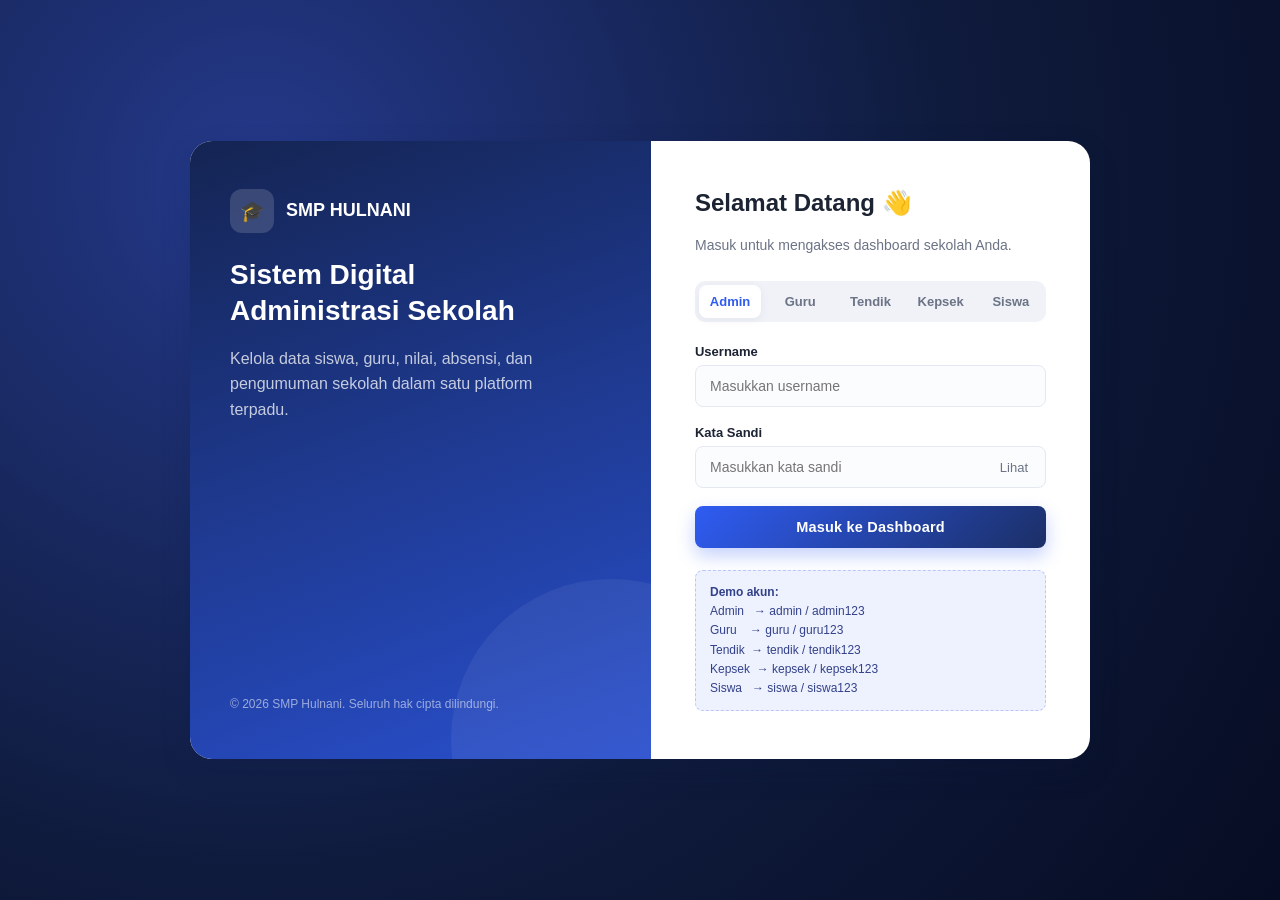
==== sistem-digital-smp-hulnani.html @ 20198626 "Lengkapi modul operasional dan peran petugas - Aktifkan Wali Kelas dan Perpustakaan untuk Guru - Akt" ====
<!DOCTYPE html>
<html lang="id">
<head>
<meta charset="UTF-8" />
<meta name="viewport" content="width=device-width, initial-scale=1.0" />
<title>Sistem Digital SMP Hulnani</title>
<style>
/* =========================================================
   SISTEM DIGITAL SMP HULNANI — Stylesheet Utama
   ========================================================= */

:root {
  --navy-900: #0f1b3d;
  --navy-800: #142452;
  --navy-700: #1b2f66;
  --blue-600: #2f5cf3;
  --blue-500: #4b74ff;
  --blue-50: #eef2ff;
  --bg: #f4f6fb;
  --card: #ffffff;
  --text-main: #1c2333;
  --text-muted: #6b7385;
  --border: #e4e8f1;
  --success: #1fa971;
  --success-bg: #e7f8f1;
  --warning: #e0a71a;
  --warning-bg: #fdf3dd;
  --danger: #e34747;
  --danger-bg: #fdeaea;
  --radius: 14px;
  --radius-sm: 8px;
  --shadow: 0 2px 10px rgba(20, 30, 70, 0.06);
  --shadow-lg: 0 12px 32px rgba(15, 27, 61, 0.14);
}

* { box-sizing: border-box; }
html, body { height: 100%; }
body {
  margin: 0;
  font-family: "Segoe UI", "Poppins", Arial, sans-serif;
  background: var(--bg);
  color: var(--text-main);
  -webkit-font-smoothing: antialiased;
}
a { text-decoration: none; color: inherit; }
ul { list-style: none; margin: 0; padding: 0; }
button { font-family: inherit; cursor: pointer; }
input, select, textarea { font-family: inherit; }
::-webkit-scrollbar { width: 8px; height: 8px; }
::-webkit-scrollbar-thumb { background: #c7cee0; border-radius: 8px; }

.hidden { display: none !important; }
.text-muted { color: var(--text-muted); }
.flex { display: flex; }
.flex-between { display: flex; align-items: center; justify-content: space-between; }
.gap-8 { gap: 8px; }
.gap-12 { gap: 12px; }

/* ---------- LOGIN ---------- */
.login-page {
  min-height: 100vh;
  display: flex;
  align-items: center;
  justify-content: center;
  background: radial-gradient(circle at 20% 20%, #24398b 0%, var(--navy-900) 55%, #060c22 100%);
  padding: 24px;
}
.login-card {
  width: 100%;
  max-width: 900px;
  background: var(--card);
  border-radius: 22px;
  box-shadow: var(--shadow-lg);
  display: grid;
  grid-template-columns: 1.05fr 1fr;
  overflow: hidden;
  min-height: 520px;
}
.login-brand {
  background: linear-gradient(160deg, var(--navy-800), var(--blue-600) 130%);
  color: #fff;
  padding: 48px 40px;
  display: flex;
  flex-direction: column;
  justify-content: space-between;
  position: relative;
  overflow: hidden;
}
.login-brand::after {
  content: "";
  position: absolute;
  width: 320px; height: 320px;
  border-radius: 50%;
  background: rgba(255,255,255,0.06);
  right: -120px; bottom: -140px;
}
.login-brand .brand-logo { display: flex; align-items: center; gap: 12px; font-weight: 700; font-size: 18px; }
.login-brand .logo-badge {
  width: 44px; height: 44px; border-radius: 12px;
  background: rgba(255,255,255,0.15);
  display: flex; align-items: center; justify-content: center; font-size: 20px;
}
.login-brand h1 { font-size: 28px; line-height: 1.3; margin: 24px 0 12px; }
.login-brand p { color: rgba(255,255,255,0.75); line-height: 1.6; max-width: 340px; }
.login-brand .brand-footer { font-size: 12px; color: rgba(255,255,255,0.55); position: relative; z-index: 1; }
.login-form-wrap { padding: 48px 44px; display: flex; flex-direction: column; justify-content: center; }
.login-form-wrap h2 { margin: 0 0 6px; font-size: 24px; }
.login-form-wrap .sub { color: var(--text-muted); margin-bottom: 28px; font-size: 14px; }
.field { margin-bottom: 18px; }
.field label { display: block; font-size: 13px; font-weight: 600; margin-bottom: 6px; color: var(--text-main); }
.field .input-wrap { position: relative; }
.field input, .field select, .field textarea {
  width: 100%; padding: 12px 14px; border: 1.5px solid var(--border);
  border-radius: var(--radius-sm); font-size: 14px; outline: none;
  transition: border-color .15s, box-shadow .15s; background: #fbfcfe;
}
.field input:focus, .field select:focus, .field textarea:focus {
  border-color: var(--blue-500); box-shadow: 0 0 0 3px var(--blue-50); background: #fff;
}
.field .toggle-pass {
  position: absolute; right: 12px; top: 50%; transform: translateY(-50%);
  border: none; background: none; color: var(--text-muted); font-size: 13px;
}
.role-tabs { display: flex; gap: 8px; margin-bottom: 22px; background: #f0f2f8; padding: 4px; border-radius: 10px; }
.role-tabs button {
  flex: 1; border: none; background: transparent; padding: 9px 4px; border-radius: 8px;
  font-size: 13px; font-weight: 600; color: var(--text-muted); transition: all .15s;
}
.role-tabs button.active { background: #fff; color: var(--blue-600); box-shadow: var(--shadow); }
.btn-primary {
  width: 100%; padding: 13px; border: none; border-radius: var(--radius-sm);
  background: linear-gradient(135deg, var(--blue-600), var(--navy-700));
  color: #fff; font-weight: 700; font-size: 14.5px; letter-spacing: .2px;
  box-shadow: 0 8px 18px rgba(47, 92, 243, 0.28); transition: transform .12s, box-shadow .12s;
}
.btn-primary:hover { transform: translateY(-1px); box-shadow: 0 10px 22px rgba(47, 92, 243, 0.35); }
.btn-primary:active { transform: translateY(0); }
.login-error {
  background: var(--danger-bg); color: var(--danger); padding: 10px 14px;
  border-radius: var(--radius-sm); font-size: 13px; margin-bottom: 16px; display: none;
}
.login-hint {
  margin-top: 22px; background: var(--blue-50); border: 1px dashed #b9c6f7;
  padding: 12px 14px; border-radius: var(--radius-sm); font-size: 12px; color: #33418a; line-height: 1.6;
}
@media (max-width: 760px) {
  .login-card { grid-template-columns: 1fr; }
  .login-brand { display: none; }
}

/* ---------- APP SHELL ---------- */
.app-shell { display: flex; min-height: 100vh; }
.sidebar {
  width: 252px; flex-shrink: 0;
  background: linear-gradient(180deg, var(--navy-900), #0a1330);
  color: #cdd5f0; display: flex; flex-direction: column;
  position: sticky; top: 0; height: 100vh; z-index: 40;
  transition: transform .25s ease;
}
.sidebar-brand { display: flex; align-items: center; gap: 12px; padding: 22px 20px; border-bottom: 1px solid rgba(255,255,255,0.08); }
.sidebar-brand .logo-badge {
  width: 38px; height: 38px; border-radius: 10px;
  background: linear-gradient(135deg, var(--blue-500), var(--blue-600));
  display: flex; align-items: center; justify-content: center; font-weight: 700; color: #fff;
}
.sidebar-brand .brand-text b { display: block; color: #fff; font-size: 14px; }
.sidebar-brand .brand-text span { font-size: 11px; color: #9aa4c8; }
.sidebar-nav { flex: 1; overflow-y: auto; padding: 14px 12px; }
.sidebar-section-title { font-size: 10.5px; text-transform: uppercase; letter-spacing: .08em; color: #6b74a0; padding: 14px 10px 6px; }
.sidebar-nav a {
  display: flex; align-items: center; gap: 12px; padding: 10px 12px; border-radius: 10px;
  font-size: 13.5px; color: #c3caea; margin-bottom: 2px; transition: background .15s, color .15s;
}
.sidebar-nav a .ic { width: 20px; text-align: center; font-size: 15px; }
.sidebar-nav a:hover { background: rgba(255,255,255,0.06); color: #fff; }
.sidebar-nav a.active {
  background: linear-gradient(135deg, var(--blue-600), #3a4bd6); color: #fff;
  box-shadow: 0 4px 14px rgba(47, 92, 243, 0.35);
}
.sidebar-group { margin-bottom: 2px; }
.sidebar-group-toggle {
  width: 100%; display: flex; align-items: center; gap: 12px; padding: 10px 12px; border-radius: 10px;
  font-size: 13.5px; color: #c3caea; background: transparent; border: none; text-align: left;
  transition: background .15s, color .15s;
}
.sidebar-group-toggle:hover { background: rgba(255,255,255,0.06); color: #fff; }
.sidebar-group-toggle.has-active { background: rgba(75,116,255,0.15); color: #fff; }
.sidebar-group-toggle .ic { width: 20px; text-align: center; font-size: 15px; }
.sidebar-group-toggle .chevron { margin-left: auto; font-size: 11px; transition: transform .2s; }
.sidebar-group-toggle.open .chevron { transform: rotate(180deg); }
.sidebar-group-items {
  max-height: 0; overflow: hidden; transition: max-height .22s ease;
  padding-left: 14px; border-left: 1px solid rgba(255,255,255,0.08); margin-left: 22px;
}
.sidebar-group-items.open { max-height: 480px; }
.sidebar-group-items a { font-size: 13px; padding: 8px 12px; }
.sidebar-footer { padding: 14px 20px 20px; border-top: 1px solid rgba(255,255,255,0.08); }
.sidebar-user { display: flex; align-items: center; gap: 10px; margin-bottom: 12px; }
.avatar {
  width: 36px; height: 36px; border-radius: 50%; background: var(--blue-500); color: #fff;
  display: flex; align-items: center; justify-content: center; font-weight: 700; font-size: 13px; flex-shrink: 0;
}
.sidebar-user .name { font-size: 13px; color: #fff; font-weight: 600; }
.sidebar-user .role { font-size: 11px; color: #8b93bd; }
.btn-logout {
  width: 100%; padding: 9px; border-radius: 8px; border: 1px solid rgba(255,255,255,0.15);
  background: transparent; color: #d8dcf5; font-size: 12.5px; font-weight: 600; transition: background .15s;
}
.btn-logout:hover { background: rgba(255,255,255,0.08); }
.main-wrap { flex: 1; min-width: 0; display: flex; flex-direction: column; }
.topbar {
  position: sticky; top: 0; z-index: 30; background: #fff; border-bottom: 1px solid var(--border);
  padding: 14px 26px; display: flex; align-items: center; justify-content: space-between; gap: 16px;
}
.topbar .page-title { font-size: 18px; font-weight: 700; }
.topbar .page-sub { font-size: 12.5px; color: var(--text-muted); margin-top: 2px; }
.hamburger { display: none; border: none; background: var(--bg); width: 38px; height: 38px; border-radius: 8px; font-size: 16px; }
.topbar-right { display: flex; align-items: center; gap: 16px; }
.icon-btn {
  width: 38px; height: 38px; border-radius: 10px; border: 1px solid var(--border); background: #fff;
  display: flex; align-items: center; justify-content: center; color: var(--text-muted); position: relative; font-size: 15px;
}
.icon-btn .dot { position: absolute; top: 7px; right: 7px; width: 8px; height: 8px; background: var(--danger); border-radius: 50%; border: 2px solid #fff; }
.topbar-user { display: flex; align-items: center; gap: 10px; }
.topbar-user .name { font-size: 13px; font-weight: 700; line-height: 1.2; }
.topbar-user .role { font-size: 11px; color: var(--text-muted); }
.content { padding: 24px 26px 60px; flex: 1; }
.overlay-backdrop { display: none; position: fixed; inset: 0; background: rgba(10,15,35,0.5); z-index: 39; }

/* ---------- CARDS / STATS ---------- */
.stat-grid { display: grid; grid-template-columns: repeat(4, 1fr); gap: 18px; margin-bottom: 22px; }
.stat-card {
  background: var(--card); border-radius: var(--radius); padding: 20px; box-shadow: var(--shadow);
  display: flex; align-items: flex-start; justify-content: space-between; border: 1px solid var(--border);
}
.stat-card .stat-info .label { font-size: 12.5px; color: var(--text-muted); margin-bottom: 6px; }
.stat-card .stat-info .value { font-size: 26px; font-weight: 800; }
.stat-card .stat-info .delta { font-size: 11.5px; margin-top: 6px; color: var(--success); font-weight: 600; }
.stat-card .stat-icon {
  width: 46px; height: 46px; border-radius: 12px; display: flex; align-items: center; justify-content: center;
  font-size: 20px; flex-shrink: 0;
}
.icon-blue { background: var(--blue-50); color: var(--blue-600); }
.icon-green { background: var(--success-bg); color: var(--success); }
.icon-orange { background: var(--warning-bg); color: var(--warning); }
.icon-red { background: var(--danger-bg); color: var(--danger); }
.icon-purple { background: #f1ecfd; color: #7c4de0; }
.grid-2 { display: grid; grid-template-columns: 1.5fr 1fr; gap: 18px; }
.card { background: var(--card); border-radius: var(--radius); border: 1px solid var(--border); box-shadow: var(--shadow); padding: 20px; }
.card-head { display: flex; align-items: center; justify-content: space-between; margin-bottom: 16px; }
.card-head h3 { margin: 0; font-size: 15.5px; }
.card-head p { margin: 2px 0 0; font-size: 12px; color: var(--text-muted); }
.link-more { font-size: 12.5px; color: var(--blue-600); font-weight: 600; }
.activity-item { display: flex; gap: 12px; padding: 10px 0; border-bottom: 1px dashed var(--border); }
.activity-item:last-child { border-bottom: none; }
.activity-dot { width: 34px; height: 34px; border-radius: 50%; display: flex; align-items: center; justify-content: center; font-size: 14px; flex-shrink: 0; }
.activity-text { font-size: 13px; }
.activity-time { font-size: 11px; color: var(--text-muted); margin-top: 2px; }
.mini-announce { border-left: 3px solid var(--blue-500); background: var(--blue-50); padding: 10px 12px; border-radius: 8px; margin-bottom: 10px; }
.mini-announce h4 { margin: 0 0 4px; font-size: 13px; }
.mini-announce p { margin: 0; font-size: 11.5px; color: var(--text-muted); }

/* ---------- TOOLBAR / TABLE ---------- */
.toolbar { display: flex; align-items: center; justify-content: space-between; gap: 14px; margin-bottom: 16px; flex-wrap: wrap; }
.toolbar-left { display: flex; gap: 10px; flex-wrap: wrap; align-items: center; }
.search-box { position: relative; }
.search-box input { padding: 10px 14px 10px 36px; border: 1.5px solid var(--border); border-radius: 10px; font-size: 13px; min-width: 230px; background: #fff; }
.search-box .ic { position: absolute; left: 12px; top: 50%; transform: translateY(-50%); color: var(--text-muted); font-size: 13px; }
.select-filter { padding: 10px 12px; border: 1.5px solid var(--border); border-radius: 10px; font-size: 13px; background: #fff; color: var(--text-main); }
.btn { padding: 10px 16px; border-radius: 10px; border: none; font-size: 13px; font-weight: 700; display: inline-flex; align-items: center; gap: 8px; transition: transform .1s, box-shadow .1s, background .15s; }
.btn:active { transform: scale(0.98); }
.btn-blue { background: linear-gradient(135deg, var(--blue-600), var(--navy-700)); color: #fff; box-shadow: 0 6px 16px rgba(47,92,243,.28); }
.btn-outline { background: #fff; border: 1.5px solid var(--border); color: var(--text-main); }
.btn-outline:hover { border-color: var(--blue-500); color: var(--blue-600); }
.btn-danger-outline { background: #fff; border: 1.5px solid var(--danger-bg); color: var(--danger); }
.btn-danger-outline:hover { background: var(--danger-bg); }
.btn-sm { padding: 6px 10px; font-size: 12px; border-radius: 8px; }
.table-wrap { background: var(--card); border-radius: var(--radius); border: 1px solid var(--border); box-shadow: var(--shadow); overflow: hidden; }
table { width: 100%; border-collapse: collapse; font-size: 13.5px; }
thead { background: #f7f9fd; }
th { text-align: left; padding: 13px 16px; font-size: 11.5px; text-transform: uppercase; letter-spacing: .04em; color: var(--text-muted); border-bottom: 1px solid var(--border); white-space: nowrap; }
td { padding: 13px 16px; border-bottom: 1px solid var(--border); vertical-align: middle; }
tbody tr:last-child td { border-bottom: none; }
tbody tr:hover { background: #fafbff; }
.table-avatar { display: flex; align-items: center; gap: 10px; }
.table-avatar .avatar { width: 32px; height: 32px; font-size: 11.5px; }
.tname { font-weight: 700; font-size: 13px; }
.tsub { font-size: 11.5px; color: var(--text-muted); }
.badge { display: inline-flex; align-items: center; gap: 5px; padding: 4px 10px; border-radius: 999px; font-size: 11px; font-weight: 700; }
.badge-green { background: var(--success-bg); color: var(--success); }
.badge-red { background: var(--danger-bg); color: var(--danger); }
.badge-orange { background: var(--warning-bg); color: var(--warning); }
.badge-blue { background: var(--blue-50); color: var(--blue-600); }
.badge-gray { background: #eef0f5; color: #666f85; }
.row-actions { display: flex; gap: 6px; }
.action-btn { width: 30px; height: 30px; border-radius: 8px; border: 1px solid var(--border); background: #fff; display: flex; align-items: center; justify-content: center; color: var(--text-muted); font-size: 13px; }
.action-btn:hover { border-color: var(--blue-500); color: var(--blue-600); }
.action-btn.danger:hover { border-color: var(--danger); color: var(--danger); }
.empty-state { text-align: center; padding: 50px 20px; color: var(--text-muted); }
.empty-state .ic { font-size: 34px; margin-bottom: 10px; }
.pagination { display: flex; align-items: center; justify-content: space-between; padding: 12px 16px; border-top: 1px solid var(--border); font-size: 12.5px; color: var(--text-muted); }
.pagination .pg-btns { display: flex; gap: 6px; }
.pagination button { width: 30px; height: 30px; border-radius: 8px; border: 1px solid var(--border); background: #fff; font-size: 12px; }
.pagination button.active { background: var(--blue-600); color: #fff; border-color: var(--blue-600); }

/* ---------- MODAL ---------- */
.modal-backdrop { display: none; position: fixed; inset: 0; background: rgba(10, 15, 35, 0.55); z-index: 100; align-items: center; justify-content: center; padding: 20px; }
.modal-backdrop.show { display: flex; }
.modal { background: #fff; border-radius: 18px; width: 100%; max-width: 520px; max-height: 90vh; overflow-y: auto; box-shadow: var(--shadow-lg); }
.modal.modal-lg { max-width: 680px; }
.modal-head { display: flex; align-items: center; justify-content: space-between; padding: 20px 22px; border-bottom: 1px solid var(--border); }
.modal-head h3 { margin: 0; font-size: 16.5px; }
.modal-close { border: none; background: var(--bg); width: 32px; height: 32px; border-radius: 8px; font-size: 14px; color: var(--text-muted); }
.modal-body { padding: 22px; }
.modal-foot { padding: 16px 22px; border-top: 1px solid var(--border); display: flex; justify-content: flex-end; gap: 10px; }
.form-grid { display: grid; grid-template-columns: 1fr 1fr; gap: 0 16px; }
.form-grid .field.full { grid-column: 1 / -1; }
.toast-wrap { position: fixed; bottom: 24px; right: 24px; z-index: 200; display: flex; flex-direction: column; gap: 10px; }
.toast { background: #1c2333; color: #fff; padding: 12px 18px; border-radius: 10px; font-size: 13px; box-shadow: var(--shadow-lg); display: flex; align-items: center; gap: 10px; min-width: 240px; animation: toast-in .2s ease; }
.toast.success { background: #14453a; }
.toast.error { background: #4a1d1d; }
@keyframes toast-in { from { opacity: 0; transform: translateY(10px); } to { opacity: 1; transform: translateY(0); } }
.confirm-icon { width: 52px; height: 52px; border-radius: 50%; background: var(--danger-bg); color: var(--danger); display: flex; align-items: center; justify-content: center; font-size: 22px; margin: 0 auto 14px; }

/* ---------- RESPONSIVE ---------- */
@media (max-width: 1180px) {
  .stat-grid { grid-template-columns: repeat(2, 1fr); }
  .grid-2 { grid-template-columns: 1fr; }
}
@media (max-width: 900px) {
  .sidebar { position: fixed; left: 0; top: 0; transform: translateX(-100%); }
  .sidebar.open { transform: translateX(0); }
  .hamburger { display: flex; align-items: center; justify-content: center; }
  .overlay-backdrop.show { display: block; }
  .topbar-user .name, .topbar-user .role { display: none; }
}
@media (max-width: 640px) {
  .stat-grid { grid-template-columns: 1fr; }
  .form-grid { grid-template-columns: 1fr; }
  .content { padding: 18px 14px 40px; }
  .topbar { padding: 12px 16px; }
}
@media print {
  .sidebar, .topbar, .toolbar, .no-print { display: none !important; }
  .content { padding: 0; }
  body { background: #fff; }
}
</style>
</head>
<body>

<!-- =========================================================
     LOGIN SCREEN
     ========================================================= -->
<div class="login-page" id="loginScreen">
  <div class="login-card">
    <div class="login-brand">
      <div>
        <div class="brand-logo">
          <div class="logo-badge">🎓</div>
          <span>SMP HULNANI</span>
        </div>
        <h1>Sistem Digital<br/>Administrasi Sekolah</h1>
        <p>Kelola data siswa, guru, nilai, absensi, dan pengumuman sekolah dalam satu platform terpadu.</p>
      </div>
      <div class="brand-footer">&copy; <span id="year"></span> SMP Hulnani. Seluruh hak cipta dilindungi.</div>
    </div>
    <div class="login-form-wrap">
      <h2>Selamat Datang 👋</h2>
      <p class="sub">Masuk untuk mengakses dashboard sekolah Anda.</p>
      <div class="role-tabs" id="roleTabs">
        <button type="button" class="active" data-role="admin">Admin</button>
        <button type="button" data-role="guru">Guru</button>
        <button type="button" data-role="tendik">Tendik</button>
        <button type="button" data-role="kepsek">Kepsek</button>
        <button type="button" data-role="siswa">Siswa</button>
      </div>
      <div class="login-error" id="loginError"></div>
      <form id="loginForm">
        <div class="field">
          <label for="username">Username</label>
          <div class="input-wrap"><input type="text" id="username" placeholder="Masukkan username" autocomplete="username" required /></div>
        </div>
        <div class="field">
          <label for="password">Kata Sandi</label>
          <div class="input-wrap">
            <input type="password" id="password" placeholder="Masukkan kata sandi" autocomplete="current-password" required />
            <button type="button" class="toggle-pass" id="togglePass">Lihat</button>
          </div>
        </div>
        <button type="submit" class="btn-primary">Masuk ke Dashboard</button>
      </form>
      <div class="login-hint">
        <b>Demo akun:</b><br/>
        Admin &nbsp;&nbsp;→ admin / admin123<br/>
        Guru &nbsp;&nbsp;&nbsp;→ guru / guru123<br/>
        Tendik &nbsp;→ tendik / tendik123<br/>
        Kepsek &nbsp;→ kepsek / kepsek123<br/>
        Siswa &nbsp;&nbsp;→ siswa / siswa123
      </div>
    </div>
  </div>
</div>

<!-- =========================================================
     APP SHELL (ditampilkan setelah login)
     ========================================================= -->
<div class="app-shell hidden" id="appShell">
  <div class="overlay-backdrop" id="overlayBackdrop"></div>
  <aside class="sidebar" id="sidebar">
    <div class="sidebar-brand">
      <div class="logo-badge">🎓</div>
      <div class="brand-text">
        <b id="sbSchoolName">SMP HULNANI</b>
        <span>Sistem Digital Sekolah</span>
      </div>
    </div>
    <nav class="sidebar-nav" id="sidebarNav">
      <div class="sidebar-section-title">Menu Utama</div>
    </nav>
    <div class="sidebar-footer">
      <div class="sidebar-user">
        <div class="avatar" id="sbAvatar">?</div>
        <div>
          <div class="name" id="sbName">-</div>
          <div class="role" id="sbRole">-</div>
        </div>
      </div>
      <button class="btn-logout" id="btnLogout">⏻ Keluar</button>
    </div>
  </aside>
  <div class="main-wrap">
    <header class="topbar">
      <div class="flex" style="gap:12px; align-items:center;">
        <button class="hamburger" id="btnHamburger">☰</button>
        <div>
          <div class="page-title" id="pageTitle">Dashboard</div>
          <div class="page-sub" id="pageSub"></div>
        </div>
      </div>
      <div class="topbar-right">
        <div class="icon-btn" title="Notifikasi">🔔<span class="dot"></span></div>
        <div class="topbar-user">
          <div class="avatar" id="tbAvatar">?</div>
          <div>
            <div class="name" id="tbName">-</div>
            <div class="role" id="tbRole">-</div>
          </div>
        </div>
      </div>
    </header>
    <main class="content" id="pageContent"></main>
  </div>
</div>

<!-- =========================================================
     MODAL: SISWA
     ========================================================= -->
<div class="modal-backdrop" id="siswaModal">
  <div class="modal modal-lg">
    <div class="modal-head">
      <h3 id="siswaModalTitle">Tambah Siswa</h3>
      <button class="modal-close" onclick="closeModal('siswaModal')">✕</button>
    </div>
    <form id="siswaForm">
      <div class="modal-body">
        <input type="hidden" id="siswaId" />
        <div class="form-grid">
          <div class="field"><label>NIS</label><input type="text" id="fNis" required /></div>
          <div class="field"><label>Nama Lengkap</label><input type="text" id="fNama" required /></div>
          <div class="field"><label>Kelas</label><select id="fKelas" required></select></div>
          <div class="field">
            <label>Jenis Kelamin</label>
            <select id="fJk" required><option value="L">Laki-laki</option><option value="P">Perempuan</option></select>
          </div>
          <div class="field"><label>Tempat Lahir</label><input type="text" id="fTempatLahir" /></div>
          <div class="field"><label>Tanggal Lahir</label><input type="date" id="fTglLahir" /></div>
          <div class="field full"><label>Alamat</label><input type="text" id="fAlamat" /></div>
          <div class="field"><label>No. Telepon</label><input type="text" id="fTelepon" /></div>
          <div class="field"><label>Nama Orang Tua/Wali</label><input type="text" id="fNamaOrtu" /></div>
          <div class="field">
            <label>Status</label>
            <select id="fStatus">
              <option value="Aktif">Aktif</option><option value="Pindah">Pindah</option>
              <option value="Lulus">Lulus</option><option value="Nonaktif">Nonaktif</option>
            </select>
          </div>
        </div>
      </div>
      <div class="modal-foot">
        <button type="button" class="btn btn-outline" onclick="closeModal('siswaModal')">Batal</button>
        <button type="submit" class="btn btn-blue">💾 Simpan Data</button>
      </div>
    </form>
  </div>
</div>

<!-- MODAL: DETAIL SISWA -->
<div class="modal-backdrop" id="detailModal">
  <div class="modal">
    <div class="modal-head"><h3>Detail Siswa</h3><button class="modal-close" onclick="closeModal('detailModal')">✕</button></div>
    <div class="modal-body" id="detailBody"></div>
    <div class="modal-foot"><button class="btn btn-outline" onclick="closeModal('detailModal')">Tutup</button></div>
  </div>
</div>

<!-- MODAL: GURU -->
<div class="modal-backdrop" id="guruModal">
  <div class="modal modal-lg">
    <div class="modal-head">
      <h3 id="guruModalTitle">Tambah Guru</h3>
      <button class="modal-close" onclick="closeModal('guruModal')">✕</button>
    </div>
    <form id="guruForm">
      <div class="modal-body">
        <input type="hidden" id="guruId" />
        <div class="form-grid">
          <div class="field"><label>NIP</label><input type="text" id="gNip" required /></div>
          <div class="field"><label>Nama Lengkap</label><input type="text" id="gNama" required /></div>
          <div class="field">
            <label>Jenis Kelamin</label>
            <select id="gJk"><option value="L">Laki-laki</option><option value="P">Perempuan</option></select>
          </div>
          <div class="field"><label>Mata Pelajaran</label><select id="gMapel"></select></div>
          <div class="field"><label>No. Telepon</label><input type="text" id="gTelepon" /></div>
          <div class="field"><label>Email</label><input type="email" id="gEmail" /></div>
          <div class="field full"><label>Alamat</label><input type="text" id="gAlamat" /></div>
          <div class="field"><label>Wali Kelas</label><select id="gWaliKelas"><option value="">- Bukan Wali Kelas -</option></select></div>
          <div class="field">
            <label>Status</label>
            <select id="gStatus"><option value="Aktif">Aktif</option><option value="Cuti">Cuti</option><option value="Nonaktif">Nonaktif</option></select>
          </div>
        </div>
      </div>
      <div class="modal-foot">
        <button type="button" class="btn btn-outline" onclick="closeModal('guruModal')">Batal</button>
        <button type="submit" class="btn btn-blue">💾 Simpan Data</button>
      </div>
    </form>
  </div>
</div>

<!-- MODAL: TENAGA PENDIDIK (staf kependidikan non-guru) -->
<div class="modal-backdrop" id="tendikModal">
  <div class="modal modal-lg">
    <div class="modal-head">
      <h3 id="tendikModalTitle">Tambah Tenaga Pendidik</h3>
      <button class="modal-close" onclick="closeModal('tendikModal')">✕</button>
    </div>
    <form id="tendikForm">
      <div class="modal-body">
        <input type="hidden" id="tendikId" />
        <div class="form-grid">
          <div class="field"><label>NIP</label><input type="text" id="tdNip" required /></div>
          <div class="field"><label>Nama Lengkap</label><input type="text" id="tdNama" required /></div>
          <div class="field">
            <label>Jenis Kelamin</label>
            <select id="tdJk"><option value="L">Laki-laki</option><option value="P">Perempuan</option></select>
          </div>
          <div class="field"><label>Jabatan</label><input type="text" id="tdJabatan" placeholder="Contoh: Staf Administrasi" required /></div>
          <div class="field"><label>Unit Kerja</label><select id="tdUnit"></select></div>
          <div class="field"><label>No. Telepon</label><input type="text" id="tdTelepon" /></div>
          <div class="field"><label>Email</label><input type="email" id="tdEmail" /></div>
          <div class="field full"><label>Alamat</label><input type="text" id="tdAlamat" /></div>
          <div class="field">
            <label>Status</label>
            <select id="tdStatus"><option value="Aktif">Aktif</option><option value="Cuti">Cuti</option><option value="Nonaktif">Nonaktif</option></select>
          </div>
        </div>
      </div>
      <div class="modal-foot">
        <button type="button" class="btn btn-outline" onclick="closeModal('tendikModal')">Batal</button>
        <button type="submit" class="btn btn-blue">💾 Simpan Data</button>
      </div>
    </form>
  </div>
</div>

<!-- MODAL: KELAS -->
<div class="modal-backdrop" id="kelasModal">
  <div class="modal">
    <div class="modal-head">
      <h3 id="kelasModalTitle">Tambah Kelas</h3>
      <button class="modal-close" onclick="closeModal('kelasModal')">✕</button>
    </div>
    <form id="kelasForm">
      <div class="modal-body">
        <input type="hidden" id="kelasId" />
        <div class="field"><label>Nama Kelas</label><input type="text" id="kNama" placeholder="Contoh: VII-C" required /></div>
        <div class="field">
          <label>Tingkat</label>
          <select id="kTingkat" required><option value="7">Kelas 7</option><option value="8">Kelas 8</option><option value="9">Kelas 9</option></select>
        </div>
        <div class="field"><label>Wali Kelas</label><select id="kWali"><option value="">- Belum ditentukan -</option></select></div>
        <div class="field"><label>Ruang Kelas</label><input type="text" id="kRuang" placeholder="Contoh: R.101" /></div>
      </div>
      <div class="modal-foot">
        <button type="button" class="btn btn-outline" onclick="closeModal('kelasModal')">Batal</button>
        <button type="submit" class="btn btn-blue">💾 Simpan Data</button>
      </div>
    </form>
  </div>
</div>

<!-- MODAL: NILAI -->
<div class="modal-backdrop" id="nilaiModal">
  <div class="modal">
    <div class="modal-head">
      <h3 id="nilaiModalTitle">Input Nilai</h3>
      <button class="modal-close" onclick="closeModal('nilaiModal')">✕</button>
    </div>
    <form id="nilaiForm">
      <div class="modal-body">
        <input type="hidden" id="nilaiId" />
        <div class="field"><label>Siswa</label><select id="nSiswa" required></select></div>
        <div class="field"><label>Mata Pelajaran</label><select id="nMapel" required></select></div>
        <div class="field">
          <label>Jenis Penilaian</label>
          <select id="nJenis" required>
            <option value="Tugas">Tugas</option><option value="UH1">Ulangan Harian 1</option>
            <option value="UH2">Ulangan Harian 2</option><option value="UTS">UTS</option><option value="UAS">UAS</option>
          </select>
        </div>
        <div class="field"><label>Nilai (0-100)</label><input type="number" id="nNilai" min="0" max="100" required /></div>
      </div>
      <div class="modal-foot">
        <button type="button" class="btn btn-outline" onclick="closeModal('nilaiModal')">Batal</button>
        <button type="submit" class="btn btn-blue">💾 Simpan Nilai</button>
      </div>
    </form>
  </div>
</div>

<!-- MODAL: JURNAL MENGAJAR -->
<div class="modal-backdrop" id="jurnalModal">
  <div class="modal modal-lg">
    <div class="modal-head">
      <h3 id="jurnalModalTitle">Tambah Jurnal Mengajar</h3>
      <button class="modal-close" onclick="closeModal('jurnalModal')">✕</button>
    </div>
    <form id="jurnalForm">
      <div class="modal-body">
        <input type="hidden" id="jurnalId" />
        <div class="form-grid">
          <div class="field"><label>Guru Mata Pelajaran</label><select id="jmGuru" required></select></div>
          <div class="field"><label>Tanggal</label><input type="date" id="jmTanggal" required /></div>
          <div class="field"><label>Kelas</label><select id="jmKelas" required></select></div>
          <div class="field"><label>Mata Pelajaran</label><select id="jmMapel" required></select></div>
          <div class="field"><label>Jam Ke</label><input type="text" id="jmJamKe" placeholder="Contoh: 1-2" required /></div>
          <div class="field full"><label>Materi yang Diajarkan</label><textarea id="jmMateri" rows="3" placeholder="Uraikan materi pembelajaran" required></textarea></div>
          <div class="field full"><label>Catatan</label><textarea id="jmCatatan" rows="3" placeholder="Contoh: aktivitas kelas, tindak lanjut, atau catatan pembelajaran"></textarea></div>
        </div>
      </div>
      <div class="modal-foot">
        <button type="button" class="btn btn-outline" onclick="closeModal('jurnalModal')">Batal</button>
        <button type="submit" class="btn btn-blue">💾 Simpan Jurnal</button>
      </div>
    </form>
  </div>
</div>

<!-- MODAL: INPUT NILAI GURU MAPEL -->
<div class="modal-backdrop" id="inputNilaiModal">
  <div class="modal">
    <div class="modal-head">
      <h3 id="inputNilaiModalTitle">Input Nilai</h3>
      <button class="modal-close" onclick="closeModal('inputNilaiModal')">✕</button>
    </div>
    <form id="inputNilaiForm">
      <div class="modal-body">
        <input type="hidden" id="inNilaiId" />
        <div class="form-grid">
          <div class="field"><label>Guru Mata Pelajaran</label><select id="inGuru" required></select></div>
          <div class="field"><label>Kelas</label><select id="inKelas" required></select></div>
          <div class="field full"><label>Siswa</label><select id="inSiswa" required></select></div>
          <div class="field"><label>Mata Pelajaran</label><select id="inMapel" required></select></div>
          <div class="field"><label>Jenis Penilaian</label><select id="inJenis" required><option value="Tugas">Tugas</option><option value="UH1">Ulangan Harian 1</option><option value="UH2">Ulangan Harian 2</option><option value="PTS">PTS</option><option value="PAS">PAS</option></select></div>
          <div class="field"><label>Nilai (0-100)</label><input type="number" id="inNilai" min="0" max="100" required /></div>
        </div>
      </div>
      <div class="modal-foot">
        <button type="button" class="btn btn-outline" onclick="closeModal('inputNilaiModal')">Batal</button>
        <button type="submit" class="btn btn-blue">💾 Simpan Nilai</button>
      </div>
    </form>
  </div>
</div>

<!-- MODAL: PENGUMUMAN -->
<div class="modal-backdrop" id="pengumumanModal">
  <div class="modal">
    <div class="modal-head">
      <h3 id="pengumumanModalTitle">Buat Pengumuman</h3>
      <button class="modal-close" onclick="closeModal('pengumumanModal')">✕</button>
    </div>
    <form id="pengumumanForm">
      <div class="modal-body">
        <input type="hidden" id="pengumumanId" />
        <div class="field"><label>Judul</label><input type="text" id="pJudul" required /></div>
        <div class="field">
          <label>Kategori</label>
          <select id="pKategori">
            <option value="Umum">Umum</option><option value="Akademik">Akademik</option>
            <option value="Kegiatan">Kegiatan</option><option value="Penting">Penting</option>
          </select>
        </div>
        <div class="field"><label>Isi Pengumuman</label><textarea id="pIsi" rows="5" required></textarea></div>
      </div>
      <div class="modal-foot">
        <button type="button" class="btn btn-outline" onclick="closeModal('pengumumanModal')">Batal</button>
        <button type="submit" class="btn btn-blue">📣 Terbitkan</button>
      </div>
    </form>
  </div>
</div>

<div class="toast-wrap" id="toastWrap"></div>

<script>
/* =========================================================
   SISTEM DIGITAL SMP HULNANI — Single File Application
   Semua data disimpan di browser (localStorage), sehingga
   sistem ini berjalan penuh tanpa server/backend.
   ========================================================= */

/* ---------------------------------------------------------
   1) DATA LAYER (localStorage)
   --------------------------------------------------------- */
const DB_KEY = "smphulnani_db_v1";

const DB = (function () {
  function todayOffset(days) {
    const d = new Date();
    d.setDate(d.getDate() + days);
    return d.toISOString().slice(0, 10);
  }

  function seedData() {
    return {
      settings: {
        namaSekolah: "SMP HULNANI",
        npsn: "20123456",
        alamat: "Jl. Pendidikan No. 17, Kupang, NTT",
        telepon: "(0380) 123456",
        email: "info@smphulnani.sch.id",
        kepsek: "Drs. Yohanes Bria, M.Pd",
        tahunAjaran: "2026/2027",
        semester: "Ganjil",
      },
      users: [
        { id: "u1", username: "admin", password: "admin123", role: "admin", name: "Administrator", linkedId: null },
        { id: "u2", username: "guru", password: "guru123", role: "guru", name: "Budi Santoso, S.Pd", linkedId: "g1" },
        { id: "u3", username: "siswa", password: "siswa123", role: "siswa", name: "Nisa Amalia", linkedId: "s1" },
        { id: "u4", username: "tendik", password: "tendik123", role: "tendik", name: "Herman Wijaya, S.E", linkedId: "t1" },
        { id: "u5", username: "kepsek", password: "kepsek123", role: "kepsek", name: "Drs. Yohanes Bria, M.Pd", linkedId: "ks1" },
      ],
      kepsek: [
        { id: "ks1", nip: "196904151994121001", nama: "Drs. Yohanes Bria, M.Pd", jk: "L", telepon: "081234400001", email: "kepsek@smphulnani.sch.id", alamat: "Kupang", status: "Aktif" },
      ],
      mapel: [
        { id: "m1", nama: "Matematika", kkm: 75 },
        { id: "m2", nama: "Bahasa Indonesia", kkm: 75 },
        { id: "m3", nama: "Bahasa Inggris", kkm: 70 },
        { id: "m4", nama: "IPA", kkm: 75 },
        { id: "m5", nama: "IPS", kkm: 70 },
        { id: "m6", nama: "PJOK", kkm: 75 },
        { id: "m7", nama: "PAI/Agama", kkm: 75 },
        { id: "m8", nama: "Seni Budaya", kkm: 70 },
      ],
      guru: [
        { id: "g1", nip: "198501122010011001", nama: "Budi Santoso, S.Pd", jk: "L", mapel: "Matematika", telepon: "081234500001", email: "budi.santoso@smphulnani.sch.id", alamat: "Kupang", status: "Aktif", waliKelas: "VII-A" },
        { id: "g2", nip: "198702152011012002", nama: "Siti Rahayu, S.Pd", jk: "P", mapel: "Bahasa Indonesia", telepon: "081234500002", email: "siti.rahayu@smphulnani.sch.id", alamat: "Kupang", status: "Aktif", waliKelas: "VII-B" },
        { id: "g3", nip: "199001202012011003", nama: "Andi Wijaya, S.Pd", jk: "L", mapel: "Bahasa Inggris", telepon: "081234500003", email: "andi.wijaya@smphulnani.sch.id", alamat: "Kupang", status: "Aktif", waliKelas: "VIII-A" },
        { id: "g4", nip: "198812112013012004", nama: "Maria Goreti, S.Si", jk: "P", mapel: "IPA", telepon: "081234500004", email: "maria.goreti@smphulnani.sch.id", alamat: "Kupang", status: "Aktif", waliKelas: "" },
        { id: "g5", nip: "199203302014011005", nama: "Yusuf Kalla, S.Pd", jk: "L", mapel: "IPS", telepon: "081234500005", email: "yusuf.kalla@smphulnani.sch.id", alamat: "Kupang", status: "Aktif", waliKelas: "" },
        { id: "g6", nip: "198609182010012006", nama: "Fitriani, S.Pd", jk: "P", mapel: "PJOK", telepon: "081234500006", email: "fitriani@smphulnani.sch.id", alamat: "Kupang", status: "Cuti", waliKelas: "" },
      ],
      tendik: [
        { id: "t1", nip: "197805102006041001", nama: "Herman Wijaya, S.E", jk: "L", jabatan: "Kepala Tata Usaha", unit: "Tata Usaha", telepon: "081234600001", email: "herman.wijaya@smphulnani.sch.id", alamat: "Kupang", status: "Aktif" },
        { id: "t2", nip: "198310252009022002", nama: "Ratna Sari, A.Md", jk: "P", jabatan: "Staf Administrasi", unit: "Tata Usaha", telepon: "081234600002", email: "ratna.sari@smphulnani.sch.id", alamat: "Kupang", status: "Aktif" },
      ],
      kelas: [
        { id: "k1", nama: "VII-A", tingkat: 7, waliId: "g1", ruang: "R.101" },
        { id: "k2", nama: "VII-B", tingkat: 7, waliId: "g2", ruang: "R.102" },
        { id: "k3", nama: "VIII-A", tingkat: 8, waliId: "g3", ruang: "R.201" },
        { id: "k4", nama: "IX-A", tingkat: 9, waliId: "", ruang: "R.301" },
      ],
      siswa: [
        { id: "s1", nis: "2026001", nama: "Nisa Amalia", kelas: "VII-A", jk: "P", tempatLahir: "Kupang", tglLahir: "2013-04-11", alamat: "Jl. Timor Raya No. 5", telepon: "081211112222", namaOrtu: "Bapak Amir", status: "Aktif" },
        { id: "s2", nis: "2026002", nama: "Rizky Pratama", kelas: "VII-A", jk: "L", tempatLahir: "Kupang", tglLahir: "2013-02-20", alamat: "Jl. Soekarno No. 12", telepon: "081211112223", namaOrtu: "Bapak Hendra", status: "Aktif" },
        { id: "s3", nis: "2026003", nama: "Putri Ayu Lestari", kelas: "VII-A", jk: "P", tempatLahir: "Atambua", tglLahir: "2013-07-09", alamat: "Jl. Cendana No. 3", telepon: "081211112224", namaOrtu: "Ibu Wati", status: "Aktif" },
        { id: "s4", nis: "2026004", nama: "Dimas Aditya", kelas: "VII-A", jk: "L", tempatLahir: "Kupang", tglLahir: "2013-01-30", alamat: "Jl. Timor Raya No. 8", telepon: "081211112225", namaOrtu: "Bapak Dedi", status: "Aktif" },
        { id: "s5", nis: "2026005", nama: "Anisa Fitri", kelas: "VII-B", jk: "P", tempatLahir: "Kupang", tglLahir: "2013-03-15", alamat: "Jl. Adisucipto No. 22", telepon: "081211112226", namaOrtu: "Bapak Slamet", status: "Aktif" },
        { id: "s6", nis: "2026006", nama: "Fajar Nugroho", kelas: "VII-B", jk: "L", tempatLahir: "Ende", tglLahir: "2013-06-18", alamat: "Jl. Frans Seda No. 4", telepon: "081211112227", namaOrtu: "Ibu Sri", status: "Aktif" },
        { id: "s7", nis: "2026007", nama: "Wulan Sari", kelas: "VII-B", jk: "P", tempatLahir: "Kupang", tglLahir: "2013-05-27", alamat: "Jl. El Tari No. 9", telepon: "081211112228", namaOrtu: "Bapak Joko", status: "Pindah" },
        { id: "s8", nis: "2025010", nama: "Bagas Setiawan", kelas: "VIII-A", jk: "L", tempatLahir: "Kupang", tglLahir: "2012-09-12", alamat: "Jl. Timor Raya No. 30", telepon: "081211112229", namaOrtu: "Bapak Agus", status: "Aktif" },
        { id: "s9", nis: "2025011", nama: "Citra Dewi", kelas: "VIII-A", jk: "P", tempatLahir: "Kupang", tglLahir: "2012-11-02", alamat: "Jl. Cendana No. 18", telepon: "081211112230", namaOrtu: "Ibu Nur", status: "Aktif" },
        { id: "s10", nis: "2025012", nama: "Eko Prasetyo", kelas: "VIII-A", jk: "L", tempatLahir: "Soe", tglLahir: "2012-12-25", alamat: "Jl. Soekarno No. 40", telepon: "081211112231", namaOrtu: "Bapak Rudi", status: "Aktif" },
        { id: "s11", nis: "2024015", nama: "Gita Permata", kelas: "IX-A", jk: "P", tempatLahir: "Kupang", tglLahir: "2011-08-08", alamat: "Jl. Adisucipto No. 50", telepon: "081211112232", namaOrtu: "Bapak Wawan", status: "Aktif" },
        { id: "s12", nis: "2024016", nama: "Hafiz Ramadhan", kelas: "IX-A", jk: "L", tempatLahir: "Kupang", tglLahir: "2011-10-19", alamat: "Jl. Timor Raya No. 60", telepon: "081211112233", namaOrtu: "Ibu Yuli", status: "Aktif" },
      ],
      nilai: [
        { id: "n1", siswaId: "s1", mapelId: "m1", jenis: "UH1", nilai: 88, semester: "Ganjil", tahunAjaran: "2026/2027" },
        { id: "n2", siswaId: "s1", mapelId: "m1", jenis: "UTS", nilai: 84, semester: "Ganjil", tahunAjaran: "2026/2027" },
        { id: "n3", siswaId: "s2", mapelId: "m1", jenis: "UH1", nilai: 70, semester: "Ganjil", tahunAjaran: "2026/2027" },
        { id: "n4", siswaId: "s2", mapelId: "m1", jenis: "UTS", nilai: 65, semester: "Ganjil", tahunAjaran: "2026/2027" },
        { id: "n5", siswaId: "s3", mapelId: "m1", jenis: "UH1", nilai: 92, semester: "Ganjil", tahunAjaran: "2026/2027" },
        { id: "n6", siswaId: "s4", mapelId: "m1", jenis: "UH1", nilai: 76, semester: "Ganjil", tahunAjaran: "2026/2027" },
        { id: "n7", siswaId: "s1", mapelId: "m2", jenis: "UH1", nilai: 90, semester: "Ganjil", tahunAjaran: "2026/2027" },
        { id: "n8", siswaId: "s2", mapelId: "m2", jenis: "UH1", nilai: 78, semester: "Ganjil", tahunAjaran: "2026/2027" },
        { id: "n9", siswaId: "s8", mapelId: "m3", jenis: "UH1", nilai: 81, semester: "Ganjil", tahunAjaran: "2026/2027" },
        { id: "n10", siswaId: "s9", mapelId: "m3", jenis: "UH1", nilai: 74, semester: "Ganjil", tahunAjaran: "2026/2027" },
      ],
      absensi: [
        { id: "a1", siswaId: "s1", tanggal: todayOffset(0), status: "Hadir" },
        { id: "a2", siswaId: "s2", tanggal: todayOffset(0), status: "Hadir" },
        { id: "a3", siswaId: "s3", tanggal: todayOffset(0), status: "Sakit" },
        { id: "a4", siswaId: "s4", tanggal: todayOffset(0), status: "Hadir" },
        { id: "a5", siswaId: "s1", tanggal: todayOffset(-1), status: "Hadir" },
        { id: "a6", siswaId: "s2", tanggal: todayOffset(-1), status: "Alpa" },
        { id: "a7", siswaId: "s3", tanggal: todayOffset(-1), status: "Hadir" },
        { id: "a8", siswaId: "s4", tanggal: todayOffset(-1), status: "Izin" },
      ],
      jurnalMengajar: [
        { id: "jm1", guruId: "g1", kelas: "VII-A", mapelId: "m1", tanggal: todayOffset(-1), jamKe: "1-2", materi: "Operasi Bilangan Bulat", catatan: "Siswa aktif berdiskusi dan mengerjakan latihan." },
        { id: "jm2", guruId: "g2", kelas: "VII-B", mapelId: "m2", tanggal: todayOffset(-2), jamKe: "3-4", materi: "Teks Deskripsi", catatan: "Pembelajaran berjalan lancar." },
      ],
      absensiMapel: [
        { id: "am1", guruId: "g1", siswaId: "s1", mapelId: "m1", tanggal: todayOffset(0), status: "Hadir" },
        { id: "am2", guruId: "g1", siswaId: "s2", mapelId: "m1", tanggal: todayOffset(0), status: "Hadir" },
        { id: "am3", guruId: "g1", siswaId: "s3", mapelId: "m1", tanggal: todayOffset(0), status: "Izin" },
        { id: "am4", guruId: "g1", siswaId: "s4", mapelId: "m1", tanggal: todayOffset(0), status: "Hadir" },
      ],
      nilaiMapel: [
        { id: "nm1", guruId: "g1", siswaId: "s1", mapelId: "m1", jenis: "Tugas", nilai: 90, semester: "Ganjil", tahunAjaran: "2026/2027" },
        { id: "nm2", guruId: "g1", siswaId: "s2", mapelId: "m1", jenis: "Tugas", nilai: 82, semester: "Ganjil", tahunAjaran: "2026/2027" },
        { id: "nm3", guruId: "g1", siswaId: "s3", mapelId: "m1", jenis: "UH1", nilai: 78, semester: "Ganjil", tahunAjaran: "2026/2027" },
      ],
      waliCatatan: [
        { id: "wc1", guruId: "g1", siswaId: "s2", tanggal: todayOffset(-3), kategori: "Akademik", isi: "Perlu pendampingan tambahan pada latihan pecahan.", tindakLanjut: "Koordinasi dengan orang tua dan jadwal bimbingan." },
        { id: "wc2", guruId: "g2", siswaId: "s5", tanggal: todayOffset(-2), kategori: "Prestasi", isi: "Aktif dalam kegiatan literasi kelas.", tindakLanjut: "Diberi kesempatan menjadi koordinator pojok baca." },
      ],
      buku: [
        { id: "b1", kode: "BK-001", judul: "Matematika untuk SMP Kelas VII", penulis: "Tim Edukasi Nusantara", kategori: "Pelajaran", tahun: "2025", lokasi: "Rak A-01", stok: 12, kondisi: "Baik" },
        { id: "b2", kode: "BK-002", judul: "Laskar Pelangi", penulis: "Andrea Hirata", kategori: "Fiksi", tahun: "2023", lokasi: "Rak B-04", stok: 5, kondisi: "Baik" },
        { id: "b3", kode: "BK-003", judul: "Ensiklopedia Sains Remaja", penulis: "Pustaka Cendekia", kategori: "Referensi", tahun: "2024", lokasi: "Rak C-02", stok: 3, kondisi: "Baik" },
      ],
      peminjamanBuku: [
        { id: "pb1", bukuId: "b2", anggotaTipe: "siswa", anggotaId: "s1", tanggalPinjam: todayOffset(-4), jatuhTempo: todayOffset(3), tanggalKembali: "", status: "Dipinjam", petugasId: "g1" },
        { id: "pb2", bukuId: "b1", anggotaTipe: "guru", anggotaId: "g2", tanggalPinjam: todayOffset(-10), jatuhTempo: todayOffset(-3), tanggalKembali: todayOffset(-2), status: "Dikembalikan", petugasId: "g1" },
      ],
      suratMasuk: [
        { id: "sm1", nomorAgenda: "SM-001/IX/2026", nomorSurat: "421/102/DISDIK/2026", tanggal: todayOffset(-5), pengirim: "Dinas Pendidikan Kota Kupang", perihal: "Undangan Rapat Koordinasi Pendidikan", status: "Sudah Didisposisikan", petugasId: "t1" },
        { id: "sm2", nomorAgenda: "SM-002/IX/2026", nomorSurat: "015/KOMITE/IX/2026", tanggal: todayOffset(-2), pengirim: "Komite SMP Hulnani", perihal: "Usulan Program Literasi", status: "Baru", petugasId: "t1" },
      ],
      suratKeluar: [
        { id: "sk1", nomorSurat: "421/034/SMP-HLN/IX/2026", tanggal: todayOffset(-1), tujuan: "Orang Tua/Wali Siswa Kelas VII", perihal: "Pemberitahuan Kegiatan Tengah Semester", status: "Terkirim", petugasId: "t1" },
      ],
      disposisiSurat: [
        { id: "ds1", suratMasukId: "sm1", kepada: "Kepala Sekolah", instruksi: "Hadiri rapat dan siapkan laporan data pendidikan.", batasWaktu: todayOffset(1), status: "Diproses", petugasId: "t1" },
      ],
      inventaris: [
        { id: "iv1", kode: "INV-001", nama: "Laptop Administrasi", kategori: "Elektronik", lokasi: "Ruang Tata Usaha", jumlah: 3, kondisi: "Baik", tahunPerolehan: "2025" },
        { id: "iv2", kode: "INV-002", nama: "Proyektor LCD", kategori: "Elektronik", lokasi: "Ruang Kelas VII-A", jumlah: 1, kondisi: "Perlu Perawatan", tahunPerolehan: "2022" },
        { id: "iv3", kode: "INV-003", nama: "Meja Siswa", kategori: "Mebel", lokasi: "Ruang Kelas VII-B", jumlah: 32, kondisi: "Baik", tahunPerolehan: "2024" },
      ],
      peminjamanAset: [
        { id: "pa1", inventarisId: "iv2", peminjam: "Budi Santoso, S.Pd", tanggalPinjam: todayOffset(0), tanggalKembali: todayOffset(0), keperluan: "Pembelajaran Matematika", status: "Dipinjam", petugasId: "t1" },
      ],
      pemeliharaanAset: [
        { id: "ma1", inventarisId: "iv2", tanggal: todayOffset(-1), tindakan: "Pemeriksaan lampu proyektor", biaya: 0, status: "Terjadwal", petugasId: "t1" },
      ],
      pengumuman: [
        { id: "p1", judul: "Libur Semester Ganjil", kategori: "Umum", isi: "Diberitahukan kepada seluruh siswa/i bahwa libur semester ganjil akan dimulai tanggal 20 Desember 2026. Kegiatan belajar mengajar akan kembali aktif pada 5 Januari 2027.", tanggal: todayOffset(-2), penulis: "Administrator" },
        { id: "p2", judul: "Jadwal Ujian Tengah Semester", kategori: "Akademik", isi: "Ujian Tengah Semester (UTS) Ganjil akan dilaksanakan pada tanggal 6-10 Oktober 2026. Siswa diharapkan mempersiapkan diri dengan baik.", tanggal: todayOffset(-5), penulis: "Administrator" },
        { id: "p3", judul: "Lomba Cerdas Cermat Antar Kelas", kategori: "Kegiatan", isi: "Dalam rangka memperingati Bulan Bahasa, akan diadakan lomba cerdas cermat antar kelas pada tanggal 28 Oktober 2026 di aula sekolah.", tanggal: todayOffset(-8), penulis: "Budi Santoso, S.Pd" },
      ],
    };
  }

  function load() {
    const raw = localStorage.getItem(DB_KEY);
    if (!raw) {
      const seeded = seedData();
      localStorage.setItem(DB_KEY, JSON.stringify(seeded));
      return seeded;
    }
    try {
      const data = JSON.parse(raw);
      // Migrasi ringan agar koleksi baru tersedia juga pada data pengguna lama.
      const defaults = seedData();
      let changed = false;
      Object.keys(defaults).forEach((key) => {
        if (data[key] === undefined) { data[key] = defaults[key]; changed = true; }
      });
      // Tambahkan akun demo baru tanpa mengganti akun maupun kata sandi yang sudah ada.
      ["tendik", "kepsek"].forEach((username) => {
        if (data.users && !data.users.some((user) => user.username === username)) {
          const demoUser = defaults.users.find((user) => user.username === username);
          if (demoUser) { data.users.push(demoUser); changed = true; }
        }
      });
      if (changed) localStorage.setItem(DB_KEY, JSON.stringify(data));
      return data;
    }
    catch (e) {
      const seeded = seedData();
      localStorage.setItem(DB_KEY, JSON.stringify(seeded));
      return seeded;
    }
  }

  function save(data) { localStorage.setItem(DB_KEY, JSON.stringify(data)); }
  function get(collection) { const data = load(); return collection ? data[collection] : data; }
  function setCollection(collection, arr) { const data = load(); data[collection] = arr; save(data); }
  function updateSettings(patch) { const data = load(); data.settings = Object.assign({}, data.settings, patch); save(data); return data.settings; }
  function genId(prefix) { return prefix + "_" + Date.now().toString(36) + Math.random().toString(36).slice(2, 7); }
  function insert(collection, item) { const data = load(); if (!item.id) item.id = genId(collection[0]); data[collection].push(item); save(data); return item; }
  function update(collection, id, patch) {
    const data = load();
    const idx = data[collection].findIndex((x) => x.id === id);
    if (idx === -1) return null;
    data[collection][idx] = Object.assign({}, data[collection][idx], patch);
    save(data);
    return data[collection][idx];
  }
  function remove(collection, id) { const data = load(); data[collection] = data[collection].filter((x) => x.id !== id); save(data); }
  function findById(collection, id) { return get(collection).find((x) => x.id === id) || null; }
  function reset() { localStorage.removeItem(DB_KEY); load(); }

  return { load, save, get, setCollection, updateSettings, genId, insert, update, remove, findById, reset };
})();

/* ---------------------------------------------------------
   2) AUTH (sessionStorage)
   --------------------------------------------------------- */
const AUTH_KEY = "smphulnani_session_v1";

const Auth = (function () {
  function login(username, password) {
    const users = DB.get("users");
    const found = users.find(
      (u) => u.username.toLowerCase() === String(username).toLowerCase() && u.password === password
    );
    if (!found) return { ok: false, message: "Username atau kata sandi salah." };
    const session = { id: found.id, username: found.username, role: found.role, name: found.name, linkedId: found.linkedId };
    sessionStorage.setItem(AUTH_KEY, JSON.stringify(session));
    return { ok: true, session };
  }
  function current() {
    const raw = sessionStorage.getItem(AUTH_KEY);
    if (!raw) return null;
    try { return JSON.parse(raw); } catch (e) { return null; }
  }
  function logout() { sessionStorage.removeItem(AUTH_KEY); }
  return { login, current, logout };
})();

/* ---------------------------------------------------------
   3) UTIL
   --------------------------------------------------------- */
function initials(name) {
  if (!name) return "?";
  const parts = name.replace(/[.,]/g, "").trim().split(/\s+/);
  return (parts[0][0] + (parts[1] ? parts[1][0] : "")).toUpperCase();
}
function formatDate(dateStr) {
  if (!dateStr) return "-";
  const d = new Date(dateStr + "T00:00:00");
  if (isNaN(d)) return dateStr;
  const bulan = ["Jan", "Feb", "Mar", "Apr", "Mei", "Jun", "Jul", "Agu", "Sep", "Okt", "Nov", "Des"];
  return `${d.getDate()} ${bulan[d.getMonth()]} ${d.getFullYear()}`;
}
function formatDateTimeRelative(dateStr) {
  const d = new Date(dateStr + "T00:00:00");
  const now = new Date();
  now.setHours(0, 0, 0, 0);
  const diff = Math.round((now - d) / 86400000);
  if (diff === 0) return "Hari ini";
  if (diff === 1) return "Kemarin";
  if (diff > 1) return `${diff} hari lalu`;
  return formatDate(dateStr);
}
function escapeHtml(str) {
  if (str === null || str === undefined) return "";
  return String(str).replace(/&/g, "&amp;").replace(/</g, "&lt;").replace(/>/g, "&gt;").replace(/"/g, "&quot;");
}
function debounce(fn, delay = 250) {
  let t;
  return (...args) => { clearTimeout(t); t = setTimeout(() => fn(...args), delay); };
}
function openModal(id) { document.getElementById(id).classList.add("show"); }
function closeModal(id) { document.getElementById(id).classList.remove("show"); }
document.addEventListener("click", (e) => {
  if (e.target.classList && e.target.classList.contains("modal-backdrop")) e.target.classList.remove("show");
});
function showToast(message, type = "info") {
  const wrap = document.getElementById("toastWrap");
  if (!wrap) return;
  const el = document.createElement("div");
  el.className = `toast ${type}`;
  const icon = type === "success" ? "✅" : type === "error" ? "⚠️" : "ℹ️";
  el.innerHTML = `<span>${icon}</span><span>${escapeHtml(message)}</span>`;
  wrap.appendChild(el);
  setTimeout(() => {
    el.style.opacity = "0";
    el.style.transition = "opacity .25s";
    setTimeout(() => el.remove(), 250);
  }, 2600);
}
function confirmDialog({ title, message, confirmText = "Ya", cancelText = "Batal", onConfirm }) {
  const existing = document.getElementById("confirmModalBackdrop");
  if (existing) existing.remove();
  const backdrop = document.createElement("div");
  backdrop.className = "modal-backdrop show";
  backdrop.id = "confirmModalBackdrop";
  backdrop.innerHTML = `
    <div class="modal" style="max-width:380px; text-align:center;">
      <div class="modal-body" style="padding-top:28px;">
        <div class="confirm-icon">⚠️</div>
        <h3 style="margin:0 0 8px;">${escapeHtml(title)}</h3>
        <p class="text-muted" style="font-size:13px; margin:0 0 20px;">${escapeHtml(message)}</p>
        <div class="flex gap-12" style="justify-content:center;">
          <button class="btn btn-outline" id="confirmCancelBtn">${escapeHtml(cancelText)}</button>
          <button class="btn" style="background:var(--danger); color:#fff;" id="confirmOkBtn">${escapeHtml(confirmText)}</button>
        </div>
      </div>
    </div>`;
  document.body.appendChild(backdrop);
  backdrop.addEventListener("click", (e) => { if (e.target === backdrop) backdrop.remove(); });
  document.getElementById("confirmCancelBtn").addEventListener("click", () => backdrop.remove());
  document.getElementById("confirmOkBtn").addEventListener("click", () => { backdrop.remove(); if (onConfirm) onConfirm(); });
}

/* ---------------------------------------------------------
   4) NAVIGATION & ROUTER
   --------------------------------------------------------- */
const NAV_ITEMS = [
  { key: "dashboard", icon: "📊", label: "Dashboard", roles: ["admin", "guru", "tendik", "kepsek", "siswa"] },
  { key: "siswa", icon: "🧑‍🎓", label: "Data Siswa", roles: ["admin", "guru"], adminGroup: true },
  { key: "guru", icon: "🧑‍🏫", label: "Data Guru", roles: ["admin"], adminGroup: true },
  { key: "tendik", icon: "🧰", label: "Tenaga Pendidik", roles: ["admin"], adminGroup: true },
  { key: "kelas", icon: "🏫", label: "Data Kelas", roles: ["admin"], adminGroup: true },
  { key: "nilai", icon: "📝", label: "Nilai Akademik", roles: ["admin", "guru", "siswa"] },
  { key: "absensi", icon: "🗓️", label: "Absensi", roles: ["admin", "guru", "siswa"] },

  { key: "jurnal-mengajar", icon: "📚", label: "Jurnal Mengajar", roles: ["admin", "guru"], guruMapelGroup: true },
  { key: "absensi-siswa", icon: "✅", label: "Absensi Siswa", roles: ["admin", "guru"], guruMapelGroup: true },
  { key: "input-nilai", icon: "✍️", label: "Input Nilai", roles: ["admin", "guru"], guruMapelGroup: true },

  { key: "wali-ringkasan", icon: "🏫", label: "Ringkasan Kelas", roles: ["admin", "guru"], waliKelasGroup: true },
  { key: "wali-siswa", icon: "🧑‍🎓", label: "Siswa Binaan", roles: ["admin", "guru"], waliKelasGroup: true },
  { key: "wali-absensi", icon: "📅", label: "Absensi & Rekap", roles: ["admin", "guru"], waliKelasGroup: true },
  { key: "wali-catatan", icon: "📒", label: "Catatan Wali Kelas", roles: ["admin", "guru"], waliKelasGroup: true },

  { key: "perpus-koleksi", icon: "📚", label: "Koleksi Buku", roles: ["admin", "guru"], perpustakaanGroup: true },
  { key: "perpus-sirkulasi", icon: "🔄", label: "Peminjaman & Pengembalian", roles: ["admin", "guru"], perpustakaanGroup: true },
  { key: "perpus-anggota", icon: "👥", label: "Anggota Perpustakaan", roles: ["admin", "guru"], perpustakaanGroup: true },
  { key: "perpus-laporan", icon: "📈", label: "Laporan Perpustakaan", roles: ["admin", "guru"], perpustakaanGroup: true },

  { key: "tu-surat-masuk", icon: "📥", label: "Surat Masuk", roles: ["admin", "tendik"], tuGroup: true },
  { key: "tu-surat-keluar", icon: "📤", label: "Surat Keluar", roles: ["admin", "tendik"], tuGroup: true },
  { key: "tu-disposisi", icon: "🗂️", label: "Disposisi & Arsip Digital", roles: ["admin", "tendik"], tuGroup: true },
  { key: "tu-laporan", icon: "📊", label: "Laporan Persuratan", roles: ["admin", "tendik"], tuGroup: true },

  { key: "sarpras-inventaris", icon: "📦", label: "Inventaris Barang", roles: ["admin", "tendik"], sarprasGroup: true },
  { key: "sarpras-peminjaman", icon: "🔑", label: "Peminjaman Aset", roles: ["admin", "tendik"], sarprasGroup: true },
  { key: "sarpras-pemeliharaan", icon: "🛠️", label: "Kondisi & Pemeliharaan", roles: ["admin", "tendik"], sarprasGroup: true },
  { key: "sarpras-laporan", icon: "📋", label: "Laporan Sarpras", roles: ["admin", "tendik"], sarprasGroup: true },

  { key: "kepsek-dashboard", icon: "📡", label: "Dashboard Monitoring", roles: ["admin", "kepsek"], kepsekGroup: true },
  { key: "kepsek-akademik", icon: "🎓", label: "Monitoring Akademik", roles: ["admin", "kepsek"], kepsekGroup: true },
  { key: "kepsek-kehadiran", icon: "✅", label: "Monitoring Kehadiran", roles: ["admin", "kepsek"], kepsekGroup: true },
  { key: "kepsek-sarpras", icon: "🏢", label: "Monitoring Sarpras", roles: ["admin", "kepsek"], kepsekGroup: true },
  { key: "kepsek-laporan", icon: "🗒️", label: "Laporan Sekolah", roles: ["admin", "kepsek"], kepsekGroup: true },

  { key: "pengumuman", icon: "📣", label: "Pengumuman", roles: ["admin", "guru", "siswa"], adminGroup: true },
  { key: "profil", icon: "👤", label: "Profil Saya", roles: ["guru", "tendik", "kepsek", "siswa"] },
  { key: "pengaturan", icon: "⚙️", label: "Pengaturan", roles: ["admin"], adminGroup: true },
];

const SIDEBAR_GROUPS = [
  { id: "guruMapelGroup", flag: "guruMapelGroup", label: "Guru Mata Pelajaran", icon: "🧑‍🏫", roles: ["admin", "guru"] },
  { id: "waliKelasGroup", flag: "waliKelasGroup", label: "Wali Kelas", icon: "👩‍🏫", roles: ["admin", "guru"] },
  { id: "perpustakaanGroup", flag: "perpustakaanGroup", label: "Perpustakaan", icon: "📖", roles: ["admin", "guru"] },
  { id: "tuGroup", flag: "tuGroup", label: "TU & Persuratan Digital", icon: "✉️", roles: ["admin", "tendik"] },
  { id: "sarprasGroup", flag: "sarprasGroup", label: "Sarana & Prasarana", icon: "🏗️", roles: ["admin", "tendik"] },
  { id: "kepsekGroup", flag: "kepsekGroup", label: "Kepala Sekolah", icon: "👔", roles: ["admin", "kepsek"] },
  { id: "adminGroup", flag: "adminGroup", label: "Administrator", icon: "🛠️", roles: ["admin"] },
];

const ROLE_LABEL = { admin: "Administrator", guru: "Guru", tendik: "Tenaga Pendidik", kepsek: "Kepala Sekolah", siswa: "Siswa" };
const PAGE_META = {
  dashboard: { title: "Dashboard", sub: "Ringkasan data sekolah hari ini" },
  siswa: { title: "Data Siswa", sub: "Kelola data induk siswa SMP Hulnani" },
  guru: { title: "Data Guru", sub: "Kelola data guru pengajar" },
  tendik: { title: "Tenaga Pendidik", sub: "Kelola data tenaga kependidikan (staf non-guru)" },
  kelas: { title: "Data Kelas", sub: "Kelola rombongan belajar (rombel) sekolah" },
  nilai: { title: "Nilai Akademik", sub: "Kelola nilai akademik siswa per mata pelajaran" },
  absensi: { title: "Absensi", sub: "Catat dan kelola kehadiran siswa harian" },
  "jurnal-mengajar": { title: "Jurnal Mengajar", sub: "Catat materi dan aktivitas pembelajaran setiap pertemuan" },
  "absensi-siswa": { title: "Absensi Siswa", sub: "Catat kehadiran siswa per mata pelajaran" },
  "input-nilai": { title: "Input Nilai", sub: "Input dan kelola nilai siswa pada mata pelajaran yang diampu" },

  "wali-ringkasan": { title: "Ringkasan Kelas", sub: "Pantau kondisi dan kehadiran kelas binaan" },
  "wali-siswa": { title: "Siswa Binaan", sub: "Data siswa yang berada di bawah pembinaan wali kelas" },
  "wali-absensi": { title: "Absensi & Rekap", sub: "Rekap kehadiran dan tindak lanjut siswa per kelas" },
  "wali-catatan": { title: "Catatan Wali Kelas", sub: "Catatan perkembangan dan komunikasi wali kelas" },

  "perpus-koleksi": { title: "Koleksi Buku", sub: "Kelola katalog dan inventaris koleksi perpustakaan" },
  "perpus-sirkulasi": { title: "Peminjaman & Pengembalian", sub: "Kelola transaksi sirkulasi buku perpustakaan" },
  "perpus-anggota": { title: "Anggota Perpustakaan", sub: "Data anggota dan status keanggotaan perpustakaan" },
  "perpus-laporan": { title: "Laporan Perpustakaan", sub: "Rekap koleksi dan aktivitas sirkulasi perpustakaan" },

  "tu-surat-masuk": { title: "Surat Masuk", sub: "Registrasi dan tindak lanjut surat masuk" },
  "tu-surat-keluar": { title: "Surat Keluar", sub: "Pembuatan, penomoran, dan pengiriman surat keluar" },
  "tu-disposisi": { title: "Disposisi & Arsip Digital", sub: "Alur disposisi serta penyimpanan arsip digital" },
  "tu-laporan": { title: "Laporan Persuratan", sub: "Rekap surat masuk, keluar, dan disposisi" },

  "sarpras-inventaris": { title: "Inventaris Barang", sub: "Pendataan aset dan inventaris sekolah" },
  "sarpras-peminjaman": { title: "Peminjaman Aset", sub: "Pencatatan peminjaman barang dan ruang" },
  "sarpras-pemeliharaan": { title: "Kondisi & Pemeliharaan", sub: "Pemantauan kondisi dan perawatan aset" },
  "sarpras-laporan": { title: "Laporan Sarpras", sub: "Rekap inventaris, kondisi, dan pemeliharaan" },

  "kepsek-dashboard": { title: "Dashboard Monitoring", sub: "Ringkasan indikator sekolah untuk Kepala Sekolah" },
  "kepsek-akademik": { title: "Monitoring Akademik", sub: "Pemantauan nilai dan aktivitas pembelajaran" },
  "kepsek-kehadiran": { title: "Monitoring Kehadiran", sub: "Pemantauan kehadiran siswa dan guru" },
  "kepsek-sarpras": { title: "Monitoring Sarpras", sub: "Pemantauan aset dan kebutuhan sarana prasarana" },
  "kepsek-laporan": { title: "Laporan Sekolah", sub: "Laporan ringkas untuk pengambilan keputusan" },

  pengumuman: { title: "Pengumuman", sub: "Info dan pengumuman terbaru dari sekolah" },
  profil: { title: "Profil Saya", sub: "Informasi akun dan data pribadi Anda" },
  pengaturan: { title: "Pengaturan", sub: "Kelola profil sekolah dan konfigurasi sistem" },
};

let session = null; // current logged-in session

function goRoute(key) { window.location.hash = "#" + key; }

function linkHtml(item) {
  return `<a href="#${item.key}" data-key="${item.key}"><span class="ic">${item.icon}</span><span>${item.label}</span></a>`;
}

function sidebarGroupHtml({ id, label, icon, items, currentKey }) {
  const isActive = items.some((item) => item.key === currentKey);
  return `<div class="sidebar-group">
    <button type="button" class="sidebar-group-toggle ${isActive ? "has-active open" : ""}" id="${id}Toggle">
      <span class="ic">${icon}</span><span>${label}</span><span class="chevron">▾</span>
    </button>
    <div class="sidebar-group-items ${isActive ? "open" : ""}" id="${id}Items">
      ${items.map(linkHtml).join("")}
    </div>
  </div>`;
}

function bindSidebarGroup(id) {
  const toggle = document.getElementById(`${id}Toggle`);
  const items = document.getElementById(`${id}Items`);
  if (!toggle || !items) return;
  toggle.addEventListener("click", () => {
    toggle.classList.toggle("open");
    items.classList.toggle("open");
  });
}

function buildSidebarNav() {
  const nav = document.getElementById("sidebarNav");
  const items = NAV_ITEMS.filter((item) => item.roles.includes(session.role));
  const currentKey = (window.location.hash || "#dashboard").replace("#", "");
  const visibleGroups = SIDEBAR_GROUPS.filter((group) => group.roles.includes(session.role));
  // Item grup yang tidak berlaku untuk peran saat ini tetap tampil datar;
  // contohnya Data Siswa dan Pengumuman bagi Guru/Siswa.
  const regularItems = items.filter((item) => !visibleGroups.some((group) => item[group.flag]));

  let navHtml = `<div class="sidebar-section-title">Menu Utama</div>` + regularItems.map(linkHtml).join("");
  visibleGroups.forEach((group) => {
    const groupItems = items.filter((item) => item[group.flag]);
    if (groupItems.length) navHtml += sidebarGroupHtml({ ...group, items: groupItems, currentKey });
  });
  nav.innerHTML = navHtml;
  visibleGroups.forEach((group) => bindSidebarGroup(group.id));
}

function setActiveNav(key) {
  document.querySelectorAll(".sidebar-nav a").forEach((a) => {
    a.classList.toggle("active", a.dataset.key === key);
  });
  const navItem = NAV_ITEMS.find((n) => n.key === key);
  SIDEBAR_GROUPS.filter((group) => group.roles.includes(session.role)).forEach((group) => {
    const toggle = document.getElementById(`${group.id}Toggle`);
    const items = document.getElementById(`${group.id}Items`);
    if (!toggle || !items) return;
    const active = !!(navItem && navItem[group.flag]);
    toggle.classList.toggle("has-active", active);
    if (active) {
      toggle.classList.add("open");
      items.classList.add("open");
    }
  });
}

function router() {
  if (!session) return;
  let key = (window.location.hash || "#dashboard").replace("#", "");
  const navItem = NAV_ITEMS.find((n) => n.key === key);
  if (!navItem || !navItem.roles.includes(session.role)) {
    key = "dashboard";
    window.location.hash = "#dashboard";
  }
  const meta = PAGE_META[key] || { title: key, sub: "" };
  document.getElementById("pageTitle").textContent = meta.title;
  document.getElementById("pageSub").textContent = meta.sub;
  setActiveNav(key);

  // close mobile sidebar on navigation
  document.getElementById("sidebar").classList.remove("open");
  document.getElementById("overlayBackdrop").classList.remove("show");

  const renderFn = ROUTES[key];
  if (renderFn) renderFn();
}

const ROUTES = {
  dashboard: renderDashboard,
  siswa: renderSiswa,
  guru: renderGuru,
  tendik: renderTendik,
  kelas: renderKelas,
  nilai: renderNilai,
  absensi: renderAbsensi,
  "jurnal-mengajar": renderJurnalMengajar,
  "absensi-siswa": renderAbsensiSiswaMapel,
  "input-nilai": renderInputNilaiMapel,
  "wali-ringkasan": renderWaliRingkasan,
  "wali-siswa": renderWaliSiswa,
  "wali-absensi": renderWaliAbsensi,
  "wali-catatan": renderWaliCatatan,
  "perpus-koleksi": renderPerpusKoleksi,
  "perpus-sirkulasi": renderPerpusSirkulasi,
  "perpus-anggota": renderPerpusAnggota,
  "perpus-laporan": renderPerpusLaporan,
  "tu-surat-masuk": renderSuratMasuk,
  "tu-surat-keluar": renderSuratKeluar,
  "tu-disposisi": renderDisposisiSurat,
  "tu-laporan": renderLaporanPersuratan,
  "sarpras-inventaris": renderInventaris,
  "sarpras-peminjaman": renderPeminjamanAset,
  "sarpras-pemeliharaan": renderPemeliharaanAset,
  "sarpras-laporan": renderLaporanSarpras,
  "kepsek-dashboard": renderKepsekDashboard,
  "kepsek-akademik": renderKepsekAkademik,
  "kepsek-kehadiran": renderKepsekKehadiran,
  "kepsek-sarpras": renderKepsekSarpras,
  "kepsek-laporan": renderKepsekLaporan,
  pengumuman: renderPengumuman,
  profil: renderProfil,
  pengaturan: renderPengaturan,
};

/* ---------------------------------------------------------
   5) LOGIN / LOGOUT / APP BOOTSTRAP
   --------------------------------------------------------- */
function showLoginScreen() {
  document.getElementById("loginScreen").classList.remove("hidden");
  document.getElementById("appShell").classList.add("hidden");
}

function showAppScreen() {
  document.getElementById("loginScreen").classList.add("hidden");
  document.getElementById("appShell").classList.remove("hidden");

  const settings = DB.get("settings");
  document.getElementById("sbSchoolName").textContent = settings.namaSekolah;
  document.getElementById("sbAvatar").textContent = initials(session.name);
  document.getElementById("sbName").textContent = session.name;
  document.getElementById("sbRole").textContent = ROLE_LABEL[session.role] || session.role;
  document.getElementById("tbAvatar").textContent = initials(session.name);
  document.getElementById("tbName").textContent = session.name;
  document.getElementById("tbRole").textContent = ROLE_LABEL[session.role] || session.role;

  buildSidebarNav();
  router();
}

function doLogout() {
  confirmDialog({
    title: "Keluar dari sistem?",
    message: "Anda perlu login kembali untuk mengakses dashboard.",
    confirmText: "Ya, Keluar",
    onConfirm: () => {
      Auth.logout();
      session = null;
      window.location.hash = "";
      showLoginScreen();
    },
  });
}

/* ---------------------------------------------------------
   6) ROUTE RENDERERS
   --------------------------------------------------------- */

/* ---- DASHBOARD ---- */
function renderDashboard() {
  const content = document.getElementById("pageContent");
  const siswa = DB.get("siswa");
  const guru = DB.get("guru");
  const kelas = DB.get("kelas");
  const absensi = DB.get("absensi");
  const nilai = DB.get("nilai");
  const pengumuman = DB.get("pengumuman");
  const settings = DB.get("settings");

  const today = new Date().toISOString().slice(0, 10);
  const siswaAktif = siswa.filter(s => s.status === "Aktif");
  const absenHariIni = absensi.filter(a => a.tanggal === today);
  const hadirHariIni = absenHariIni.filter(a => a.status === "Hadir").length;
  const persenHadir = absenHariIni.length ? Math.round((hadirHariIni / absenHariIni.length) * 100) : 0;
  const rataRataNilai = nilai.length ? Math.round(nilai.reduce((sum, n) => sum + Number(n.nilai), 0) / nilai.length) : 0;

  let statCardsHtml = "";
  if (session.role === "admin") {
    statCardsHtml = `
      <div class="stat-card">
        <div class="stat-info"><div class="label">Total Siswa</div><div class="value">${siswaAktif.length}</div><div class="delta">${siswa.length} total terdaftar</div></div>
        <div class="stat-icon icon-blue">🧑‍🎓</div>
      </div>
      <div class="stat-card">
        <div class="stat-info"><div class="label">Total Guru</div><div class="value">${guru.length}</div><div class="delta">${guru.filter(g=>g.status==='Aktif').length} aktif mengajar</div></div>
        <div class="stat-icon icon-purple">🧑‍🏫</div>
      </div>
      <div class="stat-card">
        <div class="stat-info"><div class="label">Jumlah Kelas</div><div class="value">${kelas.length}</div><div class="delta">Tahun ajaran ${settings.tahunAjaran}</div></div>
        <div class="stat-icon icon-orange">🏫</div>
      </div>
      <div class="stat-card">
        <div class="stat-info"><div class="label">Kehadiran Hari Ini</div><div class="value">${persenHadir}%</div><div class="delta">${hadirHariIni} dari ${absenHariIni.length || 0} tercatat</div></div>
        <div class="stat-icon icon-green">🗓️</div>
      </div>`;
  } else if (session.role === "guru") {
    const myClass = guru.find(g => g.id === session.linkedId);
    const waliKelasNama = myClass ? myClass.waliKelas : "-";
    const siswaWali = siswa.filter(s => s.kelas === waliKelasNama).length;
    statCardsHtml = `
      <div class="stat-card">
        <div class="stat-info"><div class="label">Kelas Wali</div><div class="value">${waliKelasNama || "-"}</div><div class="delta">${siswaWali} siswa</div></div>
        <div class="stat-icon icon-blue">🏫</div>
      </div>
      <div class="stat-card">
        <div class="stat-info"><div class="label">Mapel Diampu</div><div class="value" style="font-size:18px;">${myClass ? myClass.mapel : "-"}</div></div>
        <div class="stat-icon icon-purple">📘</div>
      </div>
      <div class="stat-card">
        <div class="stat-info"><div class="label">Rata-rata Nilai</div><div class="value">${rataRataNilai}</div><div class="delta">Semester ${settings.semester}</div></div>
        <div class="stat-icon icon-orange">📝</div>
      </div>
      <div class="stat-card">
        <div class="stat-info"><div class="label">Kehadiran Hari Ini</div><div class="value">${persenHadir}%</div></div>
        <div class="stat-icon icon-green">🗓️</div>
      </div>`;
  } else if (session.role === "tendik") {
    const me = DB.findById("tendik", session.linkedId) || {};
    const suratAktif = DB.get("suratMasuk").filter((s) => s.status !== "Selesai").length;
    const asetPerluRawat = DB.get("inventaris").filter((i) => i.kondisi !== "Baik").length;
    statCardsHtml = `
      <div class="stat-card"><div class="stat-info"><div class="label">Unit Kerja</div><div class="value" style="font-size:18px;">${escapeHtml(me.unit || "-")}</div><div class="delta">${escapeHtml(me.jabatan || "Tenaga Pendidik")}</div></div><div class="stat-icon icon-blue">🧰</div></div>
      <div class="stat-card"><div class="stat-info"><div class="label">Surat Perlu Tindak Lanjut</div><div class="value">${suratAktif}</div></div><div class="stat-icon icon-purple">✉️</div></div>
      <div class="stat-card"><div class="stat-info"><div class="label">Aset Perlu Perawatan</div><div class="value">${asetPerluRawat}</div></div><div class="stat-icon icon-orange">🛠️</div></div>
      <div class="stat-card"><div class="stat-info"><div class="label">Inventaris Tercatat</div><div class="value">${DB.get("inventaris").length}</div></div><div class="stat-icon icon-green">📦</div></div>`;
  } else if (session.role === "kepsek") {
    statCardsHtml = `
      <div class="stat-card"><div class="stat-info"><div class="label">Siswa Aktif</div><div class="value">${siswaAktif.length}</div></div><div class="stat-icon icon-blue">🧑‍🎓</div></div>
      <div class="stat-card"><div class="stat-info"><div class="label">Guru Aktif</div><div class="value">${guru.filter((g) => g.status === "Aktif").length}</div></div><div class="stat-icon icon-purple">🧑‍🏫</div></div>
      <div class="stat-card"><div class="stat-info"><div class="label">Kehadiran Hari Ini</div><div class="value">${persenHadir}%</div><div class="delta">${hadirHariIni} hadir tercatat</div></div><div class="stat-icon icon-green">✅</div></div>
      <div class="stat-card"><div class="stat-info"><div class="label">Rata-rata Nilai</div><div class="value">${rataRataNilai}</div><div class="delta">Semester ${settings.semester}</div></div><div class="stat-icon icon-orange">🎓</div></div>`;
  } else {
    const me = DB.findById("siswa", session.linkedId) || {};
    const myNilai = nilai.filter(n => n.siswaId === session.linkedId);
    const myAvg = myNilai.length ? Math.round(myNilai.reduce((s,n)=>s+Number(n.nilai),0)/myNilai.length) : 0;
    const myAbsen = absensi.filter(a => a.siswaId === session.linkedId);
    const myHadir = myAbsen.filter(a => a.status === "Hadir").length;
    statCardsHtml = `
      <div class="stat-card"><div class="stat-info"><div class="label">Kelas</div><div class="value" style="font-size:20px;">${me.kelas || "-"}</div></div><div class="stat-icon icon-blue">🏫</div></div>
      <div class="stat-card"><div class="stat-info"><div class="label">Rata-rata Nilai</div><div class="value">${myAvg}</div></div><div class="stat-icon icon-purple">📝</div></div>
      <div class="stat-card"><div class="stat-info"><div class="label">Kehadiran</div><div class="value">${myAbsen.length ? Math.round((myHadir/myAbsen.length)*100) : 0}%</div><div class="delta">${myHadir} hadir dari ${myAbsen.length} tercatat</div></div><div class="stat-icon icon-green">🗓️</div></div>
      <div class="stat-card"><div class="stat-info"><div class="label">Status</div><div class="value" style="font-size:18px;">${me.status || "-"}</div></div><div class="stat-icon icon-orange">✅</div></div>`;
  }

  const recentAbsen = [...absensi].sort((a,b) => b.tanggal.localeCompare(a.tanggal)).slice(0, 6);
  const activityHtml = recentAbsen.map(a => {
    const s = DB.findById("siswa", a.siswaId);
    const iconMap = { Hadir: ["✅","icon-green"], Sakit: ["🤒","icon-orange"], Izin: ["✉️","icon-blue"], Alpa: ["❌","icon-red"] };
    const [ic, cls] = iconMap[a.status] || ["ℹ️","icon-blue"];
    return `<div class="activity-item"><div class="activity-dot ${cls}">${ic}</div><div><div class="activity-text"><b>${escapeHtml(s ? s.nama : "Siswa")}</b> tercatat <b>${a.status}</b> di kelas ${escapeHtml(s ? s.kelas : "-")}</div><div class="activity-time">${formatDateTimeRelative(a.tanggal)}</div></div></div>`;
  }).join("") || `<div class="empty-state"><div class="ic">🗒️</div>Belum ada data aktivitas.</div>`;

  const annHtml = [...pengumuman].sort((a,b)=>b.tanggal.localeCompare(a.tanggal)).slice(0,3).map(p => `
    <div class="mini-announce"><h4>${escapeHtml(p.judul)}</h4><p>${formatDate(p.tanggal)} • ${escapeHtml(p.kategori)}</p></div>`).join("") || `<div class="empty-state"><div class="ic">📣</div>Belum ada pengumuman.</div>`;
  const activityRoute = ["admin", "guru", "siswa"].includes(session.role) ? "absensi" : session.role === "tendik" ? "tu-surat-masuk" : "kepsek-kehadiran";
  const infoRoute = ["admin", "guru", "siswa"].includes(session.role) ? "pengumuman" : session.role === "tendik" ? "tu-surat-masuk" : "kepsek-dashboard";

  content.innerHTML = `
    <div class="stat-grid">${statCardsHtml}</div>
    <div class="grid-2">
      <div class="card">
        <div class="card-head"><div><h3>Aktivitas Absensi Terbaru</h3><p>Riwayat kehadiran siswa terbaru</p></div><a href="#${activityRoute}" class="link-more">Lihat semua →</a></div>
        ${activityHtml}
      </div>
      <div class="card">
        <div class="card-head"><div><h3>Pengumuman</h3><p>Info terbaru dari sekolah</p></div><a href="#${infoRoute}" class="link-more">Lihat semua →</a></div>
        ${annHtml}
      </div>
    </div>
  `;
}

/* ---- MODUL OPERASIONAL: WALI KELAS, PERPUSTAKAAN, TU, SARPRAS, KEPSEK ---- */
const SUPPORT_BADGES = {
  Aktif: "badge-green", Baik: "badge-green", Selesai: "badge-green", Terkirim: "badge-green", Dikembalikan: "badge-green", Hadir: "badge-green",
  Dipinjam: "badge-blue", Diproses: "badge-blue", Baru: "badge-blue", Terjadwal: "badge-blue", Izin: "badge-blue",
  "Perlu Perawatan": "badge-orange", Sakit: "badge-orange", Terlambat: "badge-orange", Konsep: "badge-gray", Alpa: "badge-red", Rusak: "badge-red",
};
function supportBadge(value) { return `<span class="badge ${SUPPORT_BADGES[value] || "badge-gray"}">${escapeHtml(value || "-")}</span>`; }
function activeSiswa() { return DB.get("siswa").filter((s) => s.status === "Aktif"); }
function todayISO() { return new Date().toISOString().slice(0, 10); }
function optionList(items, selected, emptyLabel) {
  const empty = emptyLabel !== undefined ? `<option value="">${escapeHtml(emptyLabel)}</option>` : "";
  return empty + items.map((item) => `<option value="${escapeHtml(item.value)}" ${String(item.value) === String(selected) ? "selected" : ""}>${escapeHtml(item.label)}</option>`).join("");
}
function kelasOptionList(selected, emptyLabel) { return optionList(DB.get("kelas").map((k) => ({ value: k.nama, label: k.nama })), selected, emptyLabel); }
function guruOptionList(selected, emptyLabel) { return optionList(DB.get("guru").filter((g) => g.status === "Aktif").map((g) => ({ value: g.id, label: `${g.nama} — ${g.mapel}` })), selected, emptyLabel); }
function siswaOptionList(selected, className, emptyLabel) {
  return optionList(activeSiswa().filter((s) => !className || s.kelas === className).map((s) => ({ value: s.id, label: `${s.nama} (${s.kelas})` })), selected, emptyLabel);
}
function memberRecords() {
  return [
    ...activeSiswa().map((s) => ({ value: `siswa:${s.id}`, label: `${s.nama} — Siswa ${s.kelas}`, tipe: "siswa", id: s.id })),
    ...DB.get("guru").filter((g) => g.status === "Aktif").map((g) => ({ value: `guru:${g.id}`, label: `${g.nama} — Guru`, tipe: "guru", id: g.id })),
  ];
}
function memberName(type, id) {
  const row = DB.findById(type === "guru" ? "guru" : "siswa", id);
  return row ? row.nama : "-";
}
function currentTendikId() { return session.role === "tendik" ? session.linkedId : ""; }

function openDataForm({ title, fields, values = {}, submitLabel = "Simpan", onSave }) {
  const existing = document.getElementById("dataFormBackdrop");
  if (existing) existing.remove();
  const fieldHtml = fields.map((field) => {
    const value = values[field.key] !== undefined && values[field.key] !== null ? values[field.key] : (field.value || "");
    const required = field.required ? "required" : "";
    const full = field.full ? " full" : "";
    let input = "";
    if (field.type === "select") input = `<select id="dataField_${field.key}" ${required}>${optionList(field.options || [], value, field.emptyLabel)}</select>`;
    else if (field.type === "textarea") input = `<textarea id="dataField_${field.key}" rows="${field.rows || 3}" ${required}>${escapeHtml(value)}</textarea>`;
    else input = `<input type="${field.type || "text"}" id="dataField_${field.key}" value="${escapeHtml(value)}" ${field.min !== undefined ? `min="${field.min}"` : ""} ${field.max !== undefined ? `max="${field.max}"` : ""} ${required} />`;
    return `<div class="field${full}"><label>${escapeHtml(field.label)}</label>${input}</div>`;
  }).join("");
  const backdrop = document.createElement("div");
  backdrop.className = "modal-backdrop show";
  backdrop.id = "dataFormBackdrop";
  backdrop.innerHTML = `<div class="modal modal-lg"><div class="modal-head"><h3>${escapeHtml(title)}</h3><button type="button" class="modal-close" id="dataFormClose">✕</button></div><form id="dataDynamicForm"><div class="modal-body"><div class="form-grid">${fieldHtml}</div></div><div class="modal-foot"><button type="button" class="btn btn-outline" id="dataFormCancel">Batal</button><button type="submit" class="btn btn-blue">💾 ${escapeHtml(submitLabel)}</button></div></form></div>`;
  document.body.appendChild(backdrop);
  const close = () => backdrop.remove();
  backdrop.addEventListener("click", (event) => { if (event.target === backdrop) close(); });
  document.getElementById("dataFormClose").addEventListener("click", close);
  document.getElementById("dataFormCancel").addEventListener("click", close);
  document.getElementById("dataDynamicForm").addEventListener("submit", (event) => {
    event.preventDefault();
    const payload = {};
    fields.forEach((field) => {
      const value = document.getElementById(`dataField_${field.key}`).value;
      payload[field.key] = field.type === "number" ? Number(value) : value.trim();
    });
    if (onSave(payload) !== false) close();
  });
}
function deleteSupportRecord(collection, id, title, message, rerender) {
  confirmDialog({ title, message, confirmText: "Ya, Hapus", onConfirm: () => { DB.remove(collection, id); showToast("Data berhasil dihapus.", "success"); rerender(); } });
}
function pageEmpty(icon, message) { return `<div class="card"><div class="empty-state"><div class="ic">${icon}</div>${escapeHtml(message)}</div></div>`; }

/* ---- WALI KELAS (GURU) ---- */
function waliAllowedClasses() {
  if (session.role === "admin") return DB.get("kelas").map((k) => k.nama);
  const guru = DB.findById("guru", session.linkedId);
  return guru && guru.waliKelas ? [guru.waliKelas] : [];
}
function waliClassState(key) {
  const classes = waliAllowedClasses();
  if (!window[key] || !classes.includes(window[key].kelas)) window[key] = { kelas: classes[0] || "", tanggal: todayISO() };
  return window[key];
}
function waliClassToolbar(state, id, withDate = false) {
  const classes = waliAllowedClasses();
  return `<div class="toolbar"><div class="toolbar-left"><select class="select-filter" id="${id}Kelas">${optionList(classes.map((name) => ({ value: name, label: name })), state.kelas, "Pilih Kelas")}</select>${withDate ? `<input type="date" class="select-filter" id="${id}Tanggal" value="${state.tanggal}" />` : ""}</div></div>`;
}
function bindWaliToolbar(state, id, rerender, withDate = false) {
  const kelas = document.getElementById(`${id}Kelas`);
  if (kelas) kelas.addEventListener("change", (event) => { state.kelas = event.target.value; rerender(); });
  const tanggal = document.getElementById(`${id}Tanggal`);
  if (withDate && tanggal) tanggal.addEventListener("change", (event) => { state.tanggal = event.target.value; rerender(); });
}
function renderWaliRingkasan() {
  const content = document.getElementById("pageContent");
  const state = waliClassState("waliRingkasanState");
  if (!state.kelas) { content.innerHTML = pageEmpty("🏫", "Akun guru ini belum ditetapkan sebagai wali kelas."); return; }
  const siswa = activeSiswa().filter((s) => s.kelas === state.kelas);
  const kelas = DB.get("kelas").find((k) => k.nama === state.kelas) || {};
  const wali = DB.findById("guru", kelas.waliId) || {};
  const todayAbsensi = DB.get("absensi").filter((a) => a.tanggal === todayISO() && siswa.some((s) => s.id === a.siswaId));
  const count = (status) => todayAbsensi.filter((a) => a.status === status).length;
  content.innerHTML = `${waliClassToolbar(state, "wr")}
    <div class="card" style="margin-bottom:16px;"><div class="flex gap-12" style="align-items:center;"><div class="stat-icon icon-blue">🏫</div><div><div class="text-muted" style="font-size:12px;">Wali Kelas</div><h3 style="margin:3px 0;">${escapeHtml(state.kelas)} — ${escapeHtml(wali.nama || "Belum ditentukan")}</h3><div class="text-muted" style="font-size:13px;">Ruang ${escapeHtml(kelas.ruang || "-")}</div></div></div></div>
    <div class="stat-grid"><div class="stat-card"><div class="stat-info"><div class="label">Siswa Aktif</div><div class="value">${siswa.length}</div></div><div class="stat-icon icon-blue">🧑‍🎓</div></div><div class="stat-card"><div class="stat-info"><div class="label">Hadir Hari Ini</div><div class="value">${count("Hadir")}</div></div><div class="stat-icon icon-green">✅</div></div><div class="stat-card"><div class="stat-info"><div class="label">Sakit / Izin</div><div class="value">${count("Sakit") + count("Izin")}</div></div><div class="stat-icon icon-orange">📅</div></div><div class="stat-card"><div class="stat-info"><div class="label">Alpa</div><div class="value">${count("Alpa")}</div></div><div class="stat-icon icon-red">❌</div></div></div>`;
  bindWaliToolbar(state, "wr", renderWaliRingkasan);
}
function renderWaliSiswa() {
  const content = document.getElementById("pageContent");
  const state = waliClassState("waliSiswaState");
  if (!state.kelas) { content.innerHTML = pageEmpty("🧑‍🎓", "Akun guru ini belum ditetapkan sebagai wali kelas."); return; }
  const siswa = activeSiswa().filter((s) => s.kelas === state.kelas);
  const rows = siswa.map((s) => `<tr><td><div class="table-avatar"><div class="avatar">${initials(s.nama)}</div><div><div class="tname">${escapeHtml(s.nama)}</div><div class="tsub">NIS: ${escapeHtml(s.nis)}</div></div></div></td><td>${escapeHtml(s.jk === "L" ? "Laki-laki" : "Perempuan")}</td><td>${escapeHtml(s.namaOrtu || "-")}</td><td>${escapeHtml(s.telepon || "-")}</td><td>${supportBadge(s.status)}</td></tr>`).join("");
  content.innerHTML = `${waliClassToolbar(state, "ws")}<div class="table-wrap">${siswa.length ? `<table><thead><tr><th>Siswa</th><th>JK</th><th>Orang Tua/Wali</th><th>Telepon</th><th>Status</th></tr></thead><tbody>${rows}</tbody></table>` : `<div class="empty-state"><div class="ic">🧑‍🎓</div>Belum ada siswa aktif di kelas ini.</div>`}</div>`;
  bindWaliToolbar(state, "ws", renderWaliSiswa);
}
function renderWaliAbsensi() {
  const content = document.getElementById("pageContent");
  const state = waliClassState("waliAbsensiState");
  if (!state.kelas) { content.innerHTML = pageEmpty("📅", "Akun guru ini belum ditetapkan sebagai wali kelas."); return; }
  const siswa = activeSiswa().filter((s) => s.kelas === state.kelas);
  const data = DB.get("absensi").filter((a) => a.tanggal === state.tanggal && siswa.some((s) => s.id === a.siswaId));
  const count = (status) => data.filter((a) => a.status === status).length;
  const rows = siswa.map((s) => { const absen = data.find((a) => a.siswaId === s.id); return `<tr><td>${escapeHtml(s.nama)}</td><td>${escapeHtml(s.nis)}</td><td>${supportBadge(absen ? absen.status : "Belum Tercatat")}</td></tr>`; }).join("");
  content.innerHTML = `${waliClassToolbar(state, "wa", true)}<div class="stat-grid" style="margin-bottom:16px;">${["Hadir","Sakit","Izin","Alpa"].map((status) => `<div class="stat-card"><div class="stat-info"><div class="label">${status}</div><div class="value">${count(status)}</div></div><div class="stat-icon ${status === "Hadir" ? "icon-green" : status === "Alpa" ? "icon-red" : "icon-orange"}">${status === "Hadir" ? "✅" : status === "Alpa" ? "❌" : "📅"}</div></div>`).join("")}</div><div class="table-wrap"><table><thead><tr><th>Nama Siswa</th><th>NIS</th><th>Status</th></tr></thead><tbody>${rows}</tbody></table></div>`;
  bindWaliToolbar(state, "wa", renderWaliAbsensi, true);
}
function renderWaliCatatan() {
  const content = document.getElementById("pageContent");
  const state = waliClassState("waliCatatanState");
  if (!state.kelas) { content.innerHTML = pageEmpty("📒", "Akun guru ini belum ditetapkan sebagai wali kelas."); return; }
  const siswa = activeSiswa().filter((s) => s.kelas === state.kelas);
  let records = DB.get("waliCatatan").filter((r) => siswa.some((s) => s.id === r.siswaId));
  if (session.role === "guru") records = records.filter((r) => r.guruId === session.linkedId);
  records.sort((a, b) => b.tanggal.localeCompare(a.tanggal));
  const rows = records.map((r) => { const s = DB.findById("siswa", r.siswaId) || {}; const g = DB.findById("guru", r.guruId) || {}; return `<tr><td>${formatDate(r.tanggal)}</td><td><div class="tname">${escapeHtml(s.nama || "-")}</div><div class="tsub">${escapeHtml(s.kelas || "-")}</div></td><td>${supportBadge(r.kategori)}</td><td><div class="tname">${escapeHtml(r.isi)}</div><div class="tsub">${escapeHtml(r.tindakLanjut || "-")}</div></td><td>${escapeHtml(g.nama || "-")}</td><td><div class="row-actions"><button class="action-btn" onclick="editWaliCatatan('${r.id}')" title="Edit">✏️</button><button class="action-btn danger" onclick="deleteWaliCatatan('${r.id}')" title="Hapus">🗑️</button></div></td></tr>`; }).join("");
  content.innerHTML = `${waliClassToolbar(state, "wc")}<div class="toolbar"><div></div><button class="btn btn-blue" id="btnAddWaliCatatan">➕ Tambah Catatan</button></div>${records.length ? `<div class="table-wrap"><table><thead><tr><th>Tanggal</th><th>Siswa</th><th>Kategori</th><th>Catatan & Tindak Lanjut</th><th>Wali Kelas</th><th>Aksi</th></tr></thead><tbody>${rows}</tbody></table></div>` : pageEmpty("📒", "Belum ada catatan wali kelas.")}`;
  bindWaliToolbar(state, "wc", renderWaliCatatan);
  document.getElementById("btnAddWaliCatatan").addEventListener("click", () => openWaliCatatanForm());
}
function waliCatatanFields(className) { return [
  { key: "tanggal", label: "Tanggal", type: "date", required: true },
  { key: "siswaId", label: "Siswa", type: "select", options: activeSiswa().filter((s) => s.kelas === className).map((s) => ({ value: s.id, label: s.nama })), required: true },
  { key: "kategori", label: "Kategori", type: "select", options: ["Akademik","Sikap","Kedisiplinan","Kehadiran","Prestasi"].map((x) => ({ value: x, label: x })), required: true },
  { key: "isi", label: "Catatan", type: "textarea", full: true, required: true },
  { key: "tindakLanjut", label: "Tindak Lanjut", type: "textarea", full: true },
]; }
window.openWaliCatatanForm = function(record) {
  const state = waliClassState("waliCatatanState");
  if (record && session.role === "guru" && record.guruId !== session.linkedId) { showToast("Anda tidak berhak mengubah catatan ini.", "error"); return; }
  openDataForm({ title: record ? "Edit Catatan Wali Kelas" : "Tambah Catatan Wali Kelas", fields: waliCatatanFields(state.kelas), values: record || { tanggal: todayISO() }, submitLabel: "Simpan Catatan", onSave: (payload) => { const guruId = session.role === "guru" ? session.linkedId : (record ? record.guruId : (DB.get("kelas").find((k) => k.nama === state.kelas) || {}).waliId || ""); if (record) DB.update("waliCatatan", record.id, payload); else DB.insert("waliCatatan", { ...payload, guruId }); showToast("Catatan wali kelas berhasil disimpan.", "success"); renderWaliCatatan(); } });
};
window.editWaliCatatan = (id) => { const record = DB.findById("waliCatatan", id); if (record) openWaliCatatanForm(record); };
window.deleteWaliCatatan = (id) => { const record = DB.findById("waliCatatan", id); if (record && session.role === "guru" && record.guruId !== session.linkedId) { showToast("Anda tidak berhak menghapus catatan ini.", "error"); return; } deleteSupportRecord("waliCatatan", id, "Hapus Catatan?", "Catatan wali kelas akan dihapus permanen.", renderWaliCatatan); };

/* ---- PERPUSTAKAAN (GURU) ---- */
function renderPerpusKoleksi() {
  const content = document.getElementById("pageContent");
  const records = [...DB.get("buku")].sort((a, b) => a.judul.localeCompare(b.judul));
  const rows = records.map((b) => `<tr><td><span class="badge badge-gray">${escapeHtml(b.kode)}</span></td><td><div class="tname">${escapeHtml(b.judul)}</div><div class="tsub">${escapeHtml(b.penulis)} • ${escapeHtml(b.tahun)}</div></td><td>${escapeHtml(b.kategori)}</td><td>${escapeHtml(b.lokasi)}</td><td>${b.stok}</td><td>${supportBadge(b.kondisi)}</td><td><div class="row-actions"><button class="action-btn" onclick="editBuku('${b.id}')" title="Edit">✏️</button><button class="action-btn danger" onclick="deleteBuku('${b.id}')" title="Hapus">🗑️</button></div></td></tr>`).join("");
  content.innerHTML = `<div class="toolbar"><div></div><button class="btn btn-blue" id="btnAddBuku">➕ Tambah Buku</button></div>${records.length ? `<div class="table-wrap"><table><thead><tr><th>Kode</th><th>Buku</th><th>Kategori</th><th>Lokasi</th><th>Stok</th><th>Kondisi</th><th>Aksi</th></tr></thead><tbody>${rows}</tbody></table></div>` : pageEmpty("📚", "Belum ada koleksi buku.")}`;
  document.getElementById("btnAddBuku").addEventListener("click", () => openBukuForm());
}
function bukuFields() { return [
  { key: "kode", label: "Kode Buku", required: true }, { key: "judul", label: "Judul Buku", required: true, full: true }, { key: "penulis", label: "Penulis", required: true }, { key: "kategori", label: "Kategori", type: "select", options: ["Pelajaran","Fiksi","Nonfiksi","Referensi","Majalah"].map((x) => ({ value: x, label: x })), required: true }, { key: "tahun", label: "Tahun Terbit" }, { key: "lokasi", label: "Lokasi Rak", required: true }, { key: "stok", label: "Stok", type: "number", min: 0, required: true }, { key: "kondisi", label: "Kondisi", type: "select", options: ["Baik","Perlu Perawatan","Rusak"].map((x) => ({ value: x, label: x })), required: true },
]; }
window.openBukuForm = function(record) { openDataForm({ title: record ? "Edit Koleksi Buku" : "Tambah Koleksi Buku", fields: bukuFields(), values: record || { stok: 1, kondisi: "Baik", kategori: "Pelajaran" }, submitLabel: "Simpan Buku", onSave: (payload) => { if (record) DB.update("buku", record.id, payload); else DB.insert("buku", payload); showToast("Data buku berhasil disimpan.", "success"); renderPerpusKoleksi(); } }); };
window.editBuku = (id) => { const record = DB.findById("buku", id); if (record) openBukuForm(record); };
window.deleteBuku = (id) => deleteSupportRecord("buku", id, "Hapus Buku?", "Data koleksi buku akan dihapus permanen.", renderPerpusKoleksi);

function renderPerpusSirkulasi() {
  const content = document.getElementById("pageContent");
  const records = [...DB.get("peminjamanBuku")].sort((a, b) => b.tanggalPinjam.localeCompare(a.tanggalPinjam));
  const rows = records.map((p) => { const buku = DB.findById("buku", p.bukuId) || {}; const terlambat = p.status === "Dipinjam" && p.jatuhTempo < todayISO(); return `<tr><td><div class="tname">${escapeHtml(buku.judul || "Buku dihapus")}</div><div class="tsub">${escapeHtml(buku.kode || "-")}</div></td><td>${escapeHtml(memberName(p.anggotaTipe, p.anggotaId))}</td><td>${formatDate(p.tanggalPinjam)}<div class="tsub">Jatuh tempo: ${formatDate(p.jatuhTempo)}</div></td><td>${p.tanggalKembali ? formatDate(p.tanggalKembali) : "-"}</td><td>${terlambat ? supportBadge("Terlambat") : supportBadge(p.status)}</td><td><div class="row-actions">${p.status === "Dipinjam" ? `<button class="action-btn" onclick="returnBuku('${p.id}')" title="Tandai dikembalikan">↩️</button>` : ""}<button class="action-btn" onclick="editPeminjamanBuku('${p.id}')" title="Edit">✏️</button><button class="action-btn danger" onclick="deletePeminjamanBuku('${p.id}')" title="Hapus">🗑️</button></div></td></tr>`; }).join("");
  content.innerHTML = `<div class="toolbar"><div></div><button class="btn btn-blue" id="btnAddPinjamBuku">➕ Catat Peminjaman</button></div>${records.length ? `<div class="table-wrap"><table><thead><tr><th>Buku</th><th>Peminjam</th><th>Tanggal Pinjam</th><th>Dikembalikan</th><th>Status</th><th>Aksi</th></tr></thead><tbody>${rows}</tbody></table></div>` : pageEmpty("🔄", "Belum ada transaksi peminjaman.")}`;
  document.getElementById("btnAddPinjamBuku").addEventListener("click", () => openPeminjamanBukuForm());
}
function peminjamanBukuFields() { return [
  { key: "bukuId", label: "Buku", type: "select", options: DB.get("buku").map((b) => ({ value: b.id, label: `${b.kode} — ${b.judul}` })), required: true },
  { key: "anggota", label: "Peminjam", type: "select", options: memberRecords(), required: true },
  { key: "tanggalPinjam", label: "Tanggal Pinjam", type: "date", required: true }, { key: "jatuhTempo", label: "Jatuh Tempo", type: "date", required: true }, { key: "status", label: "Status", type: "select", options: ["Dipinjam","Dikembalikan"].map((x) => ({ value: x, label: x })), required: true },
]; }
window.openPeminjamanBukuForm = function(record) { const values = record ? { ...record, anggota: `${record.anggotaTipe}:${record.anggotaId}` } : { tanggalPinjam: todayISO(), jatuhTempo: todayISO(), status: "Dipinjam" }; openDataForm({ title: record ? "Edit Peminjaman Buku" : "Catat Peminjaman Buku", fields: peminjamanBukuFields(), values, submitLabel: "Simpan Transaksi", onSave: (payload) => { const [anggotaTipe, anggotaId] = payload.anggota.split(":"); const saved = { bukuId: payload.bukuId, anggotaTipe, anggotaId, tanggalPinjam: payload.tanggalPinjam, jatuhTempo: payload.jatuhTempo, status: payload.status, tanggalKembali: payload.status === "Dikembalikan" ? (record?.tanggalKembali || todayISO()) : "", petugasId: session.role === "guru" ? session.linkedId : (record?.petugasId || "") }; if (record) DB.update("peminjamanBuku", record.id, saved); else DB.insert("peminjamanBuku", saved); showToast("Transaksi buku berhasil disimpan.", "success"); renderPerpusSirkulasi(); } }); };
window.editPeminjamanBuku = (id) => { const record = DB.findById("peminjamanBuku", id); if (record) openPeminjamanBukuForm(record); };
window.returnBuku = (id) => { DB.update("peminjamanBuku", id, { status: "Dikembalikan", tanggalKembali: todayISO() }); showToast("Buku ditandai telah dikembalikan.", "success"); renderPerpusSirkulasi(); };
window.deletePeminjamanBuku = (id) => deleteSupportRecord("peminjamanBuku", id, "Hapus Transaksi?", "Transaksi peminjaman akan dihapus.", renderPerpusSirkulasi);

function renderPerpusAnggota() {
  const content = document.getElementById("pageContent");
  const siswa = activeSiswa(); const guru = DB.get("guru").filter((g) => g.status === "Aktif"); const loans = DB.get("peminjamanBuku").filter((p) => p.status === "Dipinjam");
  const rows = [...siswa.map((s) => ({ nama: s.nama, info: `Siswa ${s.kelas}`, tipe: "Siswa", id: s.id })), ...guru.map((g) => ({ nama: g.nama, info: g.mapel, tipe: "Guru", id: g.id }))].sort((a,b) => a.nama.localeCompare(b.nama)).map((m) => `<tr><td><div class="table-avatar"><div class="avatar">${initials(m.nama)}</div><div><div class="tname">${escapeHtml(m.nama)}</div><div class="tsub">${escapeHtml(m.info)}</div></div></div></td><td>${supportBadge(m.tipe)}</td><td>${loans.filter((p) => p.anggotaTipe.toLowerCase() === m.tipe.toLowerCase() && p.anggotaId === m.id).length}</td><td>${supportBadge("Aktif")}</td></tr>`).join("");
  content.innerHTML = `<div class="stat-grid" style="margin-bottom:16px;"><div class="stat-card"><div class="stat-info"><div class="label">Anggota Siswa</div><div class="value">${siswa.length}</div></div><div class="stat-icon icon-blue">🧑‍🎓</div></div><div class="stat-card"><div class="stat-info"><div class="label">Anggota Guru</div><div class="value">${guru.length}</div></div><div class="stat-icon icon-purple">🧑‍🏫</div></div><div class="stat-card"><div class="stat-info"><div class="label">Pinjaman Aktif</div><div class="value">${loans.length}</div></div><div class="stat-icon icon-orange">📚</div></div></div><div class="table-wrap"><table><thead><tr><th>Anggota</th><th>Jenis</th><th>Pinjaman Aktif</th><th>Status</th></tr></thead><tbody>${rows}</tbody></table></div>`;
}
function renderPerpusLaporan() {
  const content = document.getElementById("pageContent");
  const books = DB.get("buku"); const loans = DB.get("peminjamanBuku"); const active = loans.filter((p) => p.status === "Dipinjam"); const late = active.filter((p) => p.jatuhTempo < todayISO());
  const categoryRows = [...new Set(books.map((b) => b.kategori))].map((category) => { const list = books.filter((b) => b.kategori === category); return `<tr><td>${escapeHtml(category)}</td><td>${list.length}</td><td>${list.reduce((total, book) => total + Number(book.stok || 0), 0)}</td></tr>`; }).join("");
  content.innerHTML = `<div class="stat-grid" style="margin-bottom:16px;"><div class="stat-card"><div class="stat-info"><div class="label">Judul Koleksi</div><div class="value">${books.length}</div></div><div class="stat-icon icon-blue">📚</div></div><div class="stat-card"><div class="stat-info"><div class="label">Eksemplar</div><div class="value">${books.reduce((total, b) => total + Number(b.stok || 0), 0)}</div></div><div class="stat-icon icon-purple">📖</div></div><div class="stat-card"><div class="stat-info"><div class="label">Dipinjam</div><div class="value">${active.length}</div></div><div class="stat-icon icon-orange">🔄</div></div><div class="stat-card"><div class="stat-info"><div class="label">Terlambat</div><div class="value">${late.length}</div></div><div class="stat-icon icon-red">⚠️</div></div></div><div class="table-wrap"><table><thead><tr><th>Kategori</th><th>Judul</th><th>Total Stok</th></tr></thead><tbody>${categoryRows || `<tr><td colspan="3">Belum ada data koleksi.</td></tr>`}</tbody></table></div>`;
}

/* ---- TU & PERSURATAN DIGITAL (TENAGA PENDIDIK) ---- */
function renderSuratMasuk() {
  const content = document.getElementById("pageContent");
  const records = [...DB.get("suratMasuk")].sort((a, b) => b.tanggal.localeCompare(a.tanggal));
  const rows = records.map((s) => `<tr><td>${escapeHtml(s.nomorAgenda)}</td><td><div class="tname">${escapeHtml(s.perihal)}</div><div class="tsub">${escapeHtml(s.nomorSurat)}</div></td><td>${escapeHtml(s.pengirim)}</td><td>${formatDate(s.tanggal)}</td><td>${supportBadge(s.status)}</td><td><div class="row-actions"><button class="action-btn" onclick="editSuratMasuk('${s.id}')" title="Edit">✏️</button><button class="action-btn danger" onclick="deleteSuratMasuk('${s.id}')" title="Hapus">🗑️</button></div></td></tr>`).join("");
  content.innerHTML = `<div class="toolbar"><div></div><button class="btn btn-blue" id="btnAddSuratMasuk">➕ Registrasi Surat Masuk</button></div>${records.length ? `<div class="table-wrap"><table><thead><tr><th>No. Agenda</th><th>Perihal / No. Surat</th><th>Pengirim</th><th>Tanggal</th><th>Status</th><th>Aksi</th></tr></thead><tbody>${rows}</tbody></table></div>` : pageEmpty("📥", "Belum ada surat masuk.")}`;
  document.getElementById("btnAddSuratMasuk").addEventListener("click", () => openSuratMasukForm());
}
function suratMasukFields() { return [
  { key: "nomorAgenda", label: "Nomor Agenda", required: true }, { key: "nomorSurat", label: "Nomor Surat", required: true }, { key: "tanggal", label: "Tanggal Surat", type: "date", required: true }, { key: "pengirim", label: "Pengirim", required: true }, { key: "perihal", label: "Perihal", type: "textarea", full: true, required: true }, { key: "status", label: "Status", type: "select", options: ["Baru","Sudah Didisposisikan","Selesai"].map((x) => ({ value: x, label: x })), required: true },
]; }
window.openSuratMasukForm = function(record) { openDataForm({ title: record ? "Edit Surat Masuk" : "Registrasi Surat Masuk", fields: suratMasukFields(), values: record || { tanggal: todayISO(), status: "Baru" }, submitLabel: "Simpan Surat", onSave: (payload) => { if (record) DB.update("suratMasuk", record.id, payload); else DB.insert("suratMasuk", { ...payload, petugasId: currentTendikId() }); showToast("Surat masuk berhasil disimpan.", "success"); renderSuratMasuk(); } }); };
window.editSuratMasuk = (id) => { const record = DB.findById("suratMasuk", id); if (record) openSuratMasukForm(record); };
window.deleteSuratMasuk = (id) => deleteSupportRecord("suratMasuk", id, "Hapus Surat Masuk?", "Data surat masuk dan keterkaitannya akan dihapus.", renderSuratMasuk);

function renderSuratKeluar() {
  const content = document.getElementById("pageContent");
  const records = [...DB.get("suratKeluar")].sort((a, b) => b.tanggal.localeCompare(a.tanggal));
  const rows = records.map((s) => `<tr><td>${escapeHtml(s.nomorSurat)}</td><td>${escapeHtml(s.tujuan)}</td><td>${escapeHtml(s.perihal)}</td><td>${formatDate(s.tanggal)}</td><td>${supportBadge(s.status)}</td><td><div class="row-actions"><button class="action-btn" onclick="editSuratKeluar('${s.id}')" title="Edit">✏️</button><button class="action-btn danger" onclick="deleteSuratKeluar('${s.id}')" title="Hapus">🗑️</button></div></td></tr>`).join("");
  content.innerHTML = `<div class="toolbar"><div></div><button class="btn btn-blue" id="btnAddSuratKeluar">➕ Buat Surat Keluar</button></div>${records.length ? `<div class="table-wrap"><table><thead><tr><th>Nomor Surat</th><th>Tujuan</th><th>Perihal</th><th>Tanggal</th><th>Status</th><th>Aksi</th></tr></thead><tbody>${rows}</tbody></table></div>` : pageEmpty("📤", "Belum ada surat keluar.")}`;
  document.getElementById("btnAddSuratKeluar").addEventListener("click", () => openSuratKeluarForm());
}
function suratKeluarFields() { return [
  { key: "nomorSurat", label: "Nomor Surat", required: true }, { key: "tanggal", label: "Tanggal Surat", type: "date", required: true }, { key: "tujuan", label: "Tujuan", required: true }, { key: "perihal", label: "Perihal", type: "textarea", full: true, required: true }, { key: "status", label: "Status", type: "select", options: ["Konsep","Terkirim","Selesai"].map((x) => ({ value: x, label: x })), required: true },
]; }
window.openSuratKeluarForm = function(record) { openDataForm({ title: record ? "Edit Surat Keluar" : "Buat Surat Keluar", fields: suratKeluarFields(), values: record || { tanggal: todayISO(), status: "Konsep" }, submitLabel: "Simpan Surat", onSave: (payload) => { if (record) DB.update("suratKeluar", record.id, payload); else DB.insert("suratKeluar", { ...payload, petugasId: currentTendikId() }); showToast("Surat keluar berhasil disimpan.", "success"); renderSuratKeluar(); } }); };
window.editSuratKeluar = (id) => { const record = DB.findById("suratKeluar", id); if (record) openSuratKeluarForm(record); };
window.deleteSuratKeluar = (id) => deleteSupportRecord("suratKeluar", id, "Hapus Surat Keluar?", "Data surat keluar akan dihapus permanen.", renderSuratKeluar);

function renderDisposisiSurat() {
  const content = document.getElementById("pageContent");
  const records = [...DB.get("disposisiSurat")].sort((a, b) => b.batasWaktu.localeCompare(a.batasWaktu));
  const rows = records.map((d) => { const surat = DB.findById("suratMasuk", d.suratMasukId) || {}; return `<tr><td><div class="tname">${escapeHtml(surat.perihal || "Surat dihapus")}</div><div class="tsub">${escapeHtml(surat.nomorAgenda || "-")}</div></td><td>${escapeHtml(d.kepada)}</td><td>${escapeHtml(d.instruksi)}</td><td>${formatDate(d.batasWaktu)}</td><td>${supportBadge(d.status)}</td><td><div class="row-actions"><button class="action-btn" onclick="editDisposisi('${d.id}')" title="Edit">✏️</button><button class="action-btn danger" onclick="deleteDisposisi('${d.id}')" title="Hapus">🗑️</button></div></td></tr>`; }).join("");
  content.innerHTML = `<div class="toolbar"><div></div><button class="btn btn-blue" id="btnAddDisposisi">➕ Buat Disposisi</button></div>${records.length ? `<div class="table-wrap"><table><thead><tr><th>Surat Masuk</th><th>Tujuan</th><th>Instruksi</th><th>Batas Waktu</th><th>Status</th><th>Aksi</th></tr></thead><tbody>${rows}</tbody></table></div>` : pageEmpty("🗂️", "Belum ada disposisi surat.")}`;
  document.getElementById("btnAddDisposisi").addEventListener("click", () => openDisposisiForm());
}
function disposisiFields() { return [
  { key: "suratMasukId", label: "Surat Masuk", type: "select", options: DB.get("suratMasuk").map((s) => ({ value: s.id, label: `${s.nomorAgenda} — ${s.perihal}` })), required: true }, { key: "kepada", label: "Diteruskan Kepada", required: true }, { key: "instruksi", label: "Instruksi Disposisi", type: "textarea", full: true, required: true }, { key: "batasWaktu", label: "Batas Waktu", type: "date", required: true }, { key: "status", label: "Status", type: "select", options: ["Diproses","Selesai"].map((x) => ({ value: x, label: x })), required: true },
]; }
window.openDisposisiForm = function(record) { openDataForm({ title: record ? "Edit Disposisi" : "Buat Disposisi", fields: disposisiFields(), values: record || { batasWaktu: todayISO(), status: "Diproses" }, submitLabel: "Simpan Disposisi", onSave: (payload) => { if (record) DB.update("disposisiSurat", record.id, payload); else DB.insert("disposisiSurat", { ...payload, petugasId: currentTendikId() }); const surat = DB.findById("suratMasuk", payload.suratMasukId); if (surat && payload.status === "Diproses") DB.update("suratMasuk", surat.id, { status: "Sudah Didisposisikan" }); showToast("Disposisi berhasil disimpan.", "success"); renderDisposisiSurat(); } }); };
window.editDisposisi = (id) => { const record = DB.findById("disposisiSurat", id); if (record) openDisposisiForm(record); };
window.deleteDisposisi = (id) => deleteSupportRecord("disposisiSurat", id, "Hapus Disposisi?", "Data disposisi akan dihapus permanen.", renderDisposisiSurat);

function renderLaporanPersuratan() {
  const content = document.getElementById("pageContent");
  const masuk = DB.get("suratMasuk"); const keluar = DB.get("suratKeluar"); const disposisi = DB.get("disposisiSurat");
  const rows = masuk.map((s) => { const d = disposisi.filter((x) => x.suratMasukId === s.id); return `<tr><td>${escapeHtml(s.nomorAgenda)}</td><td>${escapeHtml(s.perihal)}</td><td>${supportBadge(s.status)}</td><td>${d.length}</td></tr>`; }).join("");
  content.innerHTML = `<div class="stat-grid" style="margin-bottom:16px;"><div class="stat-card"><div class="stat-info"><div class="label">Surat Masuk</div><div class="value">${masuk.length}</div></div><div class="stat-icon icon-blue">📥</div></div><div class="stat-card"><div class="stat-info"><div class="label">Surat Keluar</div><div class="value">${keluar.length}</div></div><div class="stat-icon icon-purple">📤</div></div><div class="stat-card"><div class="stat-info"><div class="label">Disposisi Diproses</div><div class="value">${disposisi.filter((d) => d.status === "Diproses").length}</div></div><div class="stat-icon icon-orange">🗂️</div></div><div class="stat-card"><div class="stat-info"><div class="label">Selesai</div><div class="value">${disposisi.filter((d) => d.status === "Selesai").length}</div></div><div class="stat-icon icon-green">✅</div></div></div><div class="table-wrap"><table><thead><tr><th>No. Agenda</th><th>Perihal</th><th>Status Surat</th><th>Jumlah Disposisi</th></tr></thead><tbody>${rows || `<tr><td colspan="4">Belum ada data persuratan.</td></tr>`}</tbody></table></div>`;
}

/* ---- SARANA & PRASARANA (TENAGA PENDIDIK) ---- */
function renderInventaris() {
  const content = document.getElementById("pageContent");
  const records = [...DB.get("inventaris")].sort((a, b) => a.nama.localeCompare(b.nama));
  const rows = records.map((i) => `<tr><td><span class="badge badge-gray">${escapeHtml(i.kode)}</span></td><td>${escapeHtml(i.nama)}</td><td>${escapeHtml(i.kategori)}</td><td>${escapeHtml(i.lokasi)}</td><td>${i.jumlah}</td><td>${supportBadge(i.kondisi)}</td><td>${escapeHtml(i.tahunPerolehan || "-")}</td><td><div class="row-actions"><button class="action-btn" onclick="editInventaris('${i.id}')" title="Edit">✏️</button><button class="action-btn danger" onclick="deleteInventaris('${i.id}')" title="Hapus">🗑️</button></div></td></tr>`).join("");
  content.innerHTML = `<div class="toolbar"><div></div><button class="btn btn-blue" id="btnAddInventaris">➕ Tambah Inventaris</button></div>${records.length ? `<div class="table-wrap"><table><thead><tr><th>Kode</th><th>Nama Barang</th><th>Kategori</th><th>Lokasi</th><th>Jumlah</th><th>Kondisi</th><th>Tahun</th><th>Aksi</th></tr></thead><tbody>${rows}</tbody></table></div>` : pageEmpty("📦", "Belum ada data inventaris.")}`;
  document.getElementById("btnAddInventaris").addEventListener("click", () => openInventarisForm());
}
function inventarisFields() { return [
  { key: "kode", label: "Kode Inventaris", required: true }, { key: "nama", label: "Nama Barang", required: true }, { key: "kategori", label: "Kategori", type: "select", options: ["Elektronik","Mebel","Bangunan","Alat Olahraga","Alat Pembelajaran","Lainnya"].map((x) => ({ value: x, label: x })), required: true }, { key: "lokasi", label: "Lokasi/Ruang", required: true }, { key: "jumlah", label: "Jumlah", type: "number", min: 0, required: true }, { key: "kondisi", label: "Kondisi", type: "select", options: ["Baik","Perlu Perawatan","Rusak"].map((x) => ({ value: x, label: x })), required: true }, { key: "tahunPerolehan", label: "Tahun Perolehan" },
]; }
window.openInventarisForm = function(record) { openDataForm({ title: record ? "Edit Inventaris" : "Tambah Inventaris", fields: inventarisFields(), values: record || { jumlah: 1, kondisi: "Baik", kategori: "Elektronik" }, submitLabel: "Simpan Inventaris", onSave: (payload) => { if (record) DB.update("inventaris", record.id, payload); else DB.insert("inventaris", payload); showToast("Inventaris berhasil disimpan.", "success"); renderInventaris(); } }); };
window.editInventaris = (id) => { const record = DB.findById("inventaris", id); if (record) openInventarisForm(record); };
window.deleteInventaris = (id) => deleteSupportRecord("inventaris", id, "Hapus Inventaris?", "Data inventaris akan dihapus permanen.", renderInventaris);

function renderPeminjamanAset() {
  const content = document.getElementById("pageContent");
  const records = [...DB.get("peminjamanAset")].sort((a, b) => b.tanggalPinjam.localeCompare(a.tanggalPinjam));
  const rows = records.map((p) => { const item = DB.findById("inventaris", p.inventarisId) || {}; return `<tr><td>${escapeHtml(item.nama || "Aset dihapus")}</td><td>${escapeHtml(p.peminjam)}</td><td>${formatDate(p.tanggalPinjam)}</td><td>${p.tanggalKembali ? formatDate(p.tanggalKembali) : "-"}</td><td>${escapeHtml(p.keperluan)}</td><td>${supportBadge(p.status)}</td><td><div class="row-actions">${p.status === "Dipinjam" ? `<button class="action-btn" onclick="returnAset('${p.id}')" title="Kembalikan">↩️</button>` : ""}<button class="action-btn" onclick="editPeminjamanAset('${p.id}')" title="Edit">✏️</button><button class="action-btn danger" onclick="deletePeminjamanAset('${p.id}')" title="Hapus">🗑️</button></div></td></tr>`; }).join("");
  content.innerHTML = `<div class="toolbar"><div></div><button class="btn btn-blue" id="btnAddPeminjamanAset">➕ Catat Peminjaman</button></div>${records.length ? `<div class="table-wrap"><table><thead><tr><th>Aset</th><th>Peminjam</th><th>Tgl Pinjam</th><th>Tgl Kembali</th><th>Keperluan</th><th>Status</th><th>Aksi</th></tr></thead><tbody>${rows}</tbody></table></div>` : pageEmpty("🔑", "Belum ada peminjaman aset.")}`;
  document.getElementById("btnAddPeminjamanAset").addEventListener("click", () => openPeminjamanAsetForm());
}
function peminjamanAsetFields() { return [
  { key: "inventarisId", label: "Aset/Barang", type: "select", options: DB.get("inventaris").map((i) => ({ value: i.id, label: `${i.kode} — ${i.nama}` })), required: true }, { key: "peminjam", label: "Nama Peminjam", required: true }, { key: "tanggalPinjam", label: "Tanggal Pinjam", type: "date", required: true }, { key: "tanggalKembali", label: "Rencana Tanggal Kembali", type: "date" }, { key: "keperluan", label: "Keperluan", type: "textarea", full: true, required: true }, { key: "status", label: "Status", type: "select", options: ["Dipinjam","Dikembalikan"].map((x) => ({ value: x, label: x })), required: true },
]; }
window.openPeminjamanAsetForm = function(record) { openDataForm({ title: record ? "Edit Peminjaman Aset" : "Catat Peminjaman Aset", fields: peminjamanAsetFields(), values: record || { tanggalPinjam: todayISO(), status: "Dipinjam" }, submitLabel: "Simpan Peminjaman", onSave: (payload) => { if (record) DB.update("peminjamanAset", record.id, payload); else DB.insert("peminjamanAset", { ...payload, petugasId: currentTendikId() }); showToast("Peminjaman aset berhasil disimpan.", "success"); renderPeminjamanAset(); } }); };
window.editPeminjamanAset = (id) => { const record = DB.findById("peminjamanAset", id); if (record) openPeminjamanAsetForm(record); };
window.returnAset = (id) => { DB.update("peminjamanAset", id, { status: "Dikembalikan", tanggalKembali: todayISO() }); showToast("Aset ditandai telah dikembalikan.", "success"); renderPeminjamanAset(); };
window.deletePeminjamanAset = (id) => deleteSupportRecord("peminjamanAset", id, "Hapus Peminjaman?", "Data peminjaman aset akan dihapus.", renderPeminjamanAset);

function renderPemeliharaanAset() {
  const content = document.getElementById("pageContent");
  const records = [...DB.get("pemeliharaanAset")].sort((a, b) => b.tanggal.localeCompare(a.tanggal));
  const rows = records.map((m) => { const item = DB.findById("inventaris", m.inventarisId) || {}; return `<tr><td>${formatDate(m.tanggal)}</td><td>${escapeHtml(item.nama || "Aset dihapus")}</td><td>${escapeHtml(m.tindakan)}</td><td>Rp ${Number(m.biaya || 0).toLocaleString("id-ID")}</td><td>${supportBadge(m.status)}</td><td><div class="row-actions"><button class="action-btn" onclick="editPemeliharaan('${m.id}')" title="Edit">✏️</button><button class="action-btn danger" onclick="deletePemeliharaan('${m.id}')" title="Hapus">🗑️</button></div></td></tr>`; }).join("");
  content.innerHTML = `<div class="toolbar"><div></div><button class="btn btn-blue" id="btnAddPemeliharaan">➕ Catat Pemeliharaan</button></div>${records.length ? `<div class="table-wrap"><table><thead><tr><th>Tanggal</th><th>Aset</th><th>Tindakan</th><th>Biaya</th><th>Status</th><th>Aksi</th></tr></thead><tbody>${rows}</tbody></table></div>` : pageEmpty("🛠️", "Belum ada catatan pemeliharaan.")}`;
  document.getElementById("btnAddPemeliharaan").addEventListener("click", () => openPemeliharaanForm());
}
function pemeliharaanFields() { return [
  { key: "inventarisId", label: "Aset/Barang", type: "select", options: DB.get("inventaris").map((i) => ({ value: i.id, label: `${i.kode} — ${i.nama}` })), required: true }, { key: "tanggal", label: "Tanggal", type: "date", required: true }, { key: "tindakan", label: "Tindakan Pemeliharaan", type: "textarea", full: true, required: true }, { key: "biaya", label: "Biaya (Rp)", type: "number", min: 0, required: true }, { key: "status", label: "Status", type: "select", options: ["Terjadwal","Diproses","Selesai"].map((x) => ({ value: x, label: x })), required: true },
]; }
window.openPemeliharaanForm = function(record) { openDataForm({ title: record ? "Edit Pemeliharaan" : "Catat Pemeliharaan", fields: pemeliharaanFields(), values: record || { tanggal: todayISO(), biaya: 0, status: "Terjadwal" }, submitLabel: "Simpan Pemeliharaan", onSave: (payload) => { if (record) DB.update("pemeliharaanAset", record.id, payload); else DB.insert("pemeliharaanAset", { ...payload, petugasId: currentTendikId() }); showToast("Catatan pemeliharaan berhasil disimpan.", "success"); renderPemeliharaanAset(); } }); };
window.editPemeliharaan = (id) => { const record = DB.findById("pemeliharaanAset", id); if (record) openPemeliharaanForm(record); };
window.deletePemeliharaan = (id) => deleteSupportRecord("pemeliharaanAset", id, "Hapus Catatan?", "Catatan pemeliharaan akan dihapus.", renderPemeliharaanAset);

function renderLaporanSarpras() {
  const content = document.getElementById("pageContent");
  const inv = DB.get("inventaris"); const loans = DB.get("peminjamanAset"); const maintenance = DB.get("pemeliharaanAset");
  const rows = inv.map((item) => `<tr><td>${escapeHtml(item.nama)}</td><td>${escapeHtml(item.lokasi)}</td><td>${item.jumlah}</td><td>${supportBadge(item.kondisi)}</td><td>${maintenance.filter((m) => m.inventarisId === item.id).length}</td></tr>`).join("");
  content.innerHTML = `<div class="stat-grid" style="margin-bottom:16px;"><div class="stat-card"><div class="stat-info"><div class="label">Jenis Inventaris</div><div class="value">${inv.length}</div></div><div class="stat-icon icon-blue">📦</div></div><div class="stat-card"><div class="stat-info"><div class="label">Aset Dipinjam</div><div class="value">${loans.filter((p) => p.status === "Dipinjam").length}</div></div><div class="stat-icon icon-purple">🔑</div></div><div class="stat-card"><div class="stat-info"><div class="label">Perlu Perawatan</div><div class="value">${inv.filter((i) => i.kondisi === "Perlu Perawatan" || i.kondisi === "Rusak").length}</div></div><div class="stat-icon icon-orange">🛠️</div></div><div class="stat-card"><div class="stat-info"><div class="label">Pemeliharaan Aktif</div><div class="value">${maintenance.filter((m) => m.status !== "Selesai").length}</div></div><div class="stat-icon icon-red">⚠️</div></div></div><div class="table-wrap"><table><thead><tr><th>Inventaris</th><th>Lokasi</th><th>Jumlah</th><th>Kondisi</th><th>Riwayat Perawatan</th></tr></thead><tbody>${rows || `<tr><td colspan="5">Belum ada data inventaris.</td></tr>`}</tbody></table></div>`;
}

/* ---- KEPALA SEKOLAH (MONITORING BACA SAJA) ---- */
function renderKepsekDashboard() {
  const content = document.getElementById("pageContent");
  const settings = DB.get("settings"); const siswa = activeSiswa(); const guru = DB.get("guru").filter((g) => g.status === "Aktif"); const todayAbs = DB.get("absensi").filter((a) => a.tanggal === todayISO()); const hadir = todayAbs.filter((a) => a.status === "Hadir").length; const presentRate = todayAbs.length ? Math.round((hadir / todayAbs.length) * 100) : 0; const nilai = DB.get("nilai"); const average = nilai.length ? Math.round(nilai.reduce((total, n) => total + Number(n.nilai), 0) / nilai.length) : 0;
  const kepsek = DB.findById("kepsek", session.role === "kepsek" ? session.linkedId : "ks1") || { nama: settings.kepsek };
  content.innerHTML = `<div class="card" style="margin-bottom:16px;"><div class="flex gap-12" style="align-items:center;"><div class="stat-icon icon-blue">👔</div><div><div class="text-muted" style="font-size:12px;">Monitoring Kepala Sekolah</div><h3 style="margin:3px 0;">${escapeHtml(kepsek.nama || settings.kepsek)}</h3><div class="text-muted" style="font-size:13px;">Tahun Ajaran ${escapeHtml(settings.tahunAjaran)} • Semester ${escapeHtml(settings.semester)}</div></div></div></div><div class="stat-grid"><div class="stat-card"><div class="stat-info"><div class="label">Siswa Aktif</div><div class="value">${siswa.length}</div></div><div class="stat-icon icon-blue">🧑‍🎓</div></div><div class="stat-card"><div class="stat-info"><div class="label">Guru Aktif</div><div class="value">${guru.length}</div></div><div class="stat-icon icon-purple">🧑‍🏫</div></div><div class="stat-card"><div class="stat-info"><div class="label">Kehadiran Hari Ini</div><div class="value">${presentRate}%</div><div class="delta">${hadir} siswa hadir</div></div><div class="stat-icon icon-green">✅</div></div><div class="stat-card"><div class="stat-info"><div class="label">Rata-rata Nilai</div><div class="value">${average}</div></div><div class="stat-icon icon-orange">🎓</div></div></div><div class="grid-2"><div class="card"><div class="card-head"><div><h3>Status Operasional</h3><p>Ringkasan modul pendukung</p></div></div><div class="activity-item"><div class="activity-dot icon-blue">✉️</div><div><div class="activity-text"><b>${DB.get("suratMasuk").filter((s) => s.status !== "Selesai").length}</b> surat masuk perlu perhatian</div></div></div><div class="activity-item"><div class="activity-dot icon-orange">🛠️</div><div><div class="activity-text"><b>${DB.get("inventaris").filter((i) => i.kondisi !== "Baik").length}</b> aset perlu perawatan</div></div></div></div><div class="card"><div class="card-head"><div><h3>Akses Monitoring</h3><p>Gunakan submenu Kepala Sekolah untuk rincian</p></div></div><div class="flex gap-8" style="flex-wrap:wrap;"><a class="btn btn-outline btn-sm" href="#kepsek-akademik">Akademik →</a><a class="btn btn-outline btn-sm" href="#kepsek-kehadiran">Kehadiran →</a><a class="btn btn-outline btn-sm" href="#kepsek-sarpras">Sarpras →</a></div></div></div>`;
}
function renderKepsekAkademik() {
  const content = document.getElementById("pageContent");
  const allNilai = DB.get("nilai"); const mapel = DB.get("mapel"); const journals = DB.get("jurnalMengajar"); const rows = mapel.map((m) => { const values = allNilai.filter((n) => n.mapelId === m.id); const avg = values.length ? Math.round(values.reduce((total, n) => total + Number(n.nilai), 0) / values.length) : 0; const below = values.filter((n) => Number(n.nilai) < m.kkm).length; return `<tr><td>${escapeHtml(m.nama)}</td><td>${m.kkm}</td><td>${values.length}</td><td>${avg || "-"}</td><td>${below ? supportBadge(`${below} di bawah KKM`) : supportBadge("Tuntas")}</td></tr>`; }).join("");
  content.innerHTML = `<div class="stat-grid" style="margin-bottom:16px;"><div class="stat-card"><div class="stat-info"><div class="label">Nilai Tercatat</div><div class="value">${allNilai.length}</div></div><div class="stat-icon icon-blue">📝</div></div><div class="stat-card"><div class="stat-info"><div class="label">Jurnal Mengajar</div><div class="value">${journals.length}</div></div><div class="stat-icon icon-purple">📚</div></div><div class="stat-card"><div class="stat-info"><div class="label">Mapel Aktif</div><div class="value">${mapel.length}</div></div><div class="stat-icon icon-green">🎓</div></div></div><div class="table-wrap"><table><thead><tr><th>Mata Pelajaran</th><th>KKM</th><th>Nilai Tercatat</th><th>Rata-rata</th><th>Evaluasi</th></tr></thead><tbody>${rows}</tbody></table></div>`;
}
function renderKepsekKehadiran() {
  const content = document.getElementById("pageContent");
  const date = todayISO(); const classes = DB.get("kelas"); const records = DB.get("absensi").filter((a) => a.tanggal === date);
  const rows = classes.map((k) => { const studentIds = activeSiswa().filter((s) => s.kelas === k.nama).map((s) => s.id); const data = records.filter((a) => studentIds.includes(a.siswaId)); const hadir = data.filter((a) => a.status === "Hadir").length; const rate = data.length ? Math.round((hadir / data.length) * 100) : 0; return `<tr><td>${escapeHtml(k.nama)}</td><td>${studentIds.length}</td><td>${hadir}</td><td>${data.filter((a) => a.status === "Sakit").length + data.filter((a) => a.status === "Izin").length}</td><td>${data.filter((a) => a.status === "Alpa").length}</td><td>${supportBadge(`${rate}%`)}</td></tr>`; }).join("");
  content.innerHTML = `<div class="card" style="margin-bottom:16px;"><span class="text-muted" style="font-size:13px;">Rekap kehadiran siswa pada ${formatDate(date)}. Gunakan menu Absensi untuk data rinci.</span></div><div class="table-wrap"><table><thead><tr><th>Kelas</th><th>Siswa Aktif</th><th>Hadir</th><th>Sakit/Izin</th><th>Alpa</th><th>Persentase Hadir</th></tr></thead><tbody>${rows}</tbody></table></div>`;
}
function renderKepsekSarpras() {
  const content = document.getElementById("pageContent");
  const inv = DB.get("inventaris"); const maintenance = DB.get("pemeliharaanAset"); const loans = DB.get("peminjamanAset"); const rows = inv.map((i) => `<tr><td>${escapeHtml(i.kode)}</td><td>${escapeHtml(i.nama)}</td><td>${escapeHtml(i.lokasi)}</td><td>${i.jumlah}</td><td>${supportBadge(i.kondisi)}</td><td>${maintenance.filter((m) => m.inventarisId === i.id && m.status !== "Selesai").length}</td></tr>`).join("");
  content.innerHTML = `<div class="stat-grid" style="margin-bottom:16px;"><div class="stat-card"><div class="stat-info"><div class="label">Inventaris</div><div class="value">${inv.length}</div></div><div class="stat-icon icon-blue">📦</div></div><div class="stat-card"><div class="stat-info"><div class="label">Aset Dipinjam</div><div class="value">${loans.filter((l) => l.status === "Dipinjam").length}</div></div><div class="stat-icon icon-purple">🔑</div></div><div class="stat-card"><div class="stat-info"><div class="label">Perlu Perawatan</div><div class="value">${inv.filter((i) => i.kondisi !== "Baik").length}</div></div><div class="stat-icon icon-orange">🛠️</div></div></div><div class="table-wrap"><table><thead><tr><th>Kode</th><th>Inventaris</th><th>Lokasi</th><th>Jumlah</th><th>Kondisi</th><th>Perawatan Aktif</th></tr></thead><tbody>${rows}</tbody></table></div>`;
}
function renderKepsekLaporan() {
  const content = document.getElementById("pageContent");
  const settings = DB.get("settings");
  const summaries = [
    ["Akademik", "🎓", `${DB.get("nilai").length + DB.get("nilaiMapel").length} nilai tercatat dan ${DB.get("jurnalMengajar").length} jurnal mengajar`],
    ["Kehadiran", "✅", `${DB.get("absensi").length} absensi harian dan ${DB.get("absensiMapel").length} absensi mapel`],
    ["Perpustakaan", "📚", `${DB.get("buku").length} judul buku dengan ${DB.get("peminjamanBuku").filter((p) => p.status === "Dipinjam").length} pinjaman aktif`],
    ["Persuratan", "✉️", `${DB.get("suratMasuk").length} surat masuk dan ${DB.get("suratKeluar").length} surat keluar`],
    ["Sarpras", "🏗️", `${DB.get("inventaris").length} jenis inventaris dan ${DB.get("pemeliharaanAset").filter((m) => m.status !== "Selesai").length} pemeliharaan aktif`],
  ].map(([name, icon, desc]) => `<div class="activity-item"><div class="activity-dot icon-blue">${icon}</div><div><div class="activity-text"><b>${name}</b></div><div class="activity-time">${desc}</div></div></div>`).join("");
  content.innerHTML = `<div class="card"><div class="card-head"><div><h3>Ringkasan Laporan Sekolah</h3><p>Tahun Ajaran ${escapeHtml(settings.tahunAjaran)} • Semester ${escapeHtml(settings.semester)}</p></div></div>${summaries}<div class="text-muted" style="font-size:12.5px; margin-top:16px;">Data monitoring bersifat baca saja untuk akun Kepala Sekolah dan diperbarui mengikuti transaksi dari setiap modul.</div></div>`;
}

/* ---- DATA SISWA ---- */
const siswaState = { searchTerm: "", filterKelas: "", currentPage: 1, pageSize: 8 };

function renderSiswa() {
  const content = document.getElementById("pageContent");
  const isAdmin = session.role === "admin";

  function statusBadge(status) {
    const map = { Aktif: "badge-green", Pindah: "badge-orange", Lulus: "badge-blue", Nonaktif: "badge-red" };
    return `<span class="badge ${map[status]||"badge-gray"}">${status}</span>`;
  }

  function renderToolbar() {
    const kelasOptions = DB.get("kelas").map(k => k.nama);
    return `
      <div class="toolbar">
        <div class="toolbar-left">
          <div class="search-box"><span class="ic">🔍</span><input type="text" id="searchInput" placeholder="Cari nama atau NIS..." value="${escapeHtml(siswaState.searchTerm)}" /></div>
          <select class="select-filter" id="filterKelas">
            <option value="">Semua Kelas</option>
            ${kelasOptions.map(k => `<option value="${k}" ${siswaState.filterKelas===k?"selected":""}>${k}</option>`).join("")}
          </select>
        </div>
        ${isAdmin ? `<button class="btn btn-blue" id="btnAddSiswa">➕ Tambah Siswa</button>` : ""}
      </div>`;
  }

  function renderTable() {
    let data = DB.get("siswa");
    if (siswaState.filterKelas) data = data.filter(s => s.kelas === siswaState.filterKelas);
    if (siswaState.searchTerm) {
      const q = siswaState.searchTerm.toLowerCase();
      data = data.filter(s => s.nama.toLowerCase().includes(q) || s.nis.includes(q));
    }
    const total = data.length;
    const totalPages = Math.max(1, Math.ceil(total / siswaState.pageSize));
    if (siswaState.currentPage > totalPages) siswaState.currentPage = totalPages;
    const pageData = data.slice((siswaState.currentPage-1)*siswaState.pageSize, siswaState.currentPage*siswaState.pageSize);

    const rows = pageData.map(s => `
      <tr>
        <td><div class="table-avatar"><div class="avatar">${initials(s.nama)}</div><div><div class="tname">${escapeHtml(s.nama)}</div><div class="tsub">NIS: ${escapeHtml(s.nis)}</div></div></div></td>
        <td>${escapeHtml(s.kelas)}</td>
        <td>${s.jk === "L" ? "Laki-laki" : "Perempuan"}</td>
        <td>${escapeHtml(s.telepon || "-")}</td>
        <td>${statusBadge(s.status)}</td>
        <td><div class="row-actions">
          <button class="action-btn" title="Detail" onclick="viewSiswa('${s.id}')">👁️</button>
          ${isAdmin ? `<button class="action-btn" title="Edit" onclick="editSiswa('${s.id}')">✏️</button><button class="action-btn danger" title="Hapus" onclick="deleteSiswa('${s.id}')">🗑️</button>` : ""}
        </div></td>
      </tr>`).join("");

    const tableHtml = total === 0
      ? `<div class="empty-state"><div class="ic">🧑‍🎓</div>Tidak ada data siswa yang ditemukan.</div>`
      : `<table><thead><tr><th>Nama Siswa</th><th>Kelas</th><th>Jenis Kelamin</th><th>Telepon</th><th>Status</th><th>Aksi</th></tr></thead><tbody>${rows}</tbody></table>`;

    const paginationHtml = `
      <div class="pagination">
        <span>Menampilkan ${total === 0 ? 0 : (siswaState.currentPage-1)*siswaState.pageSize+1}-${Math.min(siswaState.currentPage*siswaState.pageSize,total)} dari ${total} data</span>
        <div class="pg-btns">
          <button ${siswaState.currentPage===1?"disabled":""} onclick="siswaGoPage(${siswaState.currentPage-1})">‹</button>
          ${Array.from({length: totalPages}, (_,i)=>i+1).map(p => `<button class="${p===siswaState.currentPage?"active":""}" onclick="siswaGoPage(${p})">${p}</button>`).join("")}
          <button ${siswaState.currentPage===totalPages?"disabled":""} onclick="siswaGoPage(${siswaState.currentPage+1})">›</button>
        </div>
      </div>`;

    return `<div class="table-wrap">${tableHtml}${total>0?paginationHtml:""}</div>`;
  }

  content.innerHTML = renderToolbar() + renderTable();

  const searchInput = document.getElementById("searchInput");
  searchInput.addEventListener("input", debounce((e) => {
    siswaState.searchTerm = e.target.value;
    siswaState.currentPage = 1;
    renderSiswa();
    const input = document.getElementById("searchInput");
    input.focus();
    input.setSelectionRange(input.value.length, input.value.length);
  }, 300));

  document.getElementById("filterKelas").addEventListener("change", (e) => {
    siswaState.filterKelas = e.target.value;
    siswaState.currentPage = 1;
    renderSiswa();
  });

  const addBtn = document.getElementById("btnAddSiswa");
  if (addBtn) addBtn.addEventListener("click", () => openSiswaForm());
}

window.siswaGoPage = function(p) { siswaState.currentPage = p; renderSiswa(); };

function populateKelasSelect(selectEl, selected) {
  const kelasList = DB.get("kelas").map(k => k.nama);
  selectEl.innerHTML = kelasList.map(k => `<option value="${k}" ${k===selected?"selected":""}>${k}</option>`).join("");
}

window.openSiswaForm = function(siswa) {
  document.getElementById("siswaForm").reset();
  populateKelasSelect(document.getElementById("fKelas"), siswa ? siswa.kelas : "");
  if (siswa) {
    document.getElementById("siswaModalTitle").textContent = "Edit Data Siswa";
    document.getElementById("siswaId").value = siswa.id;
    document.getElementById("fNis").value = siswa.nis;
    document.getElementById("fNama").value = siswa.nama;
    document.getElementById("fJk").value = siswa.jk;
    document.getElementById("fTempatLahir").value = siswa.tempatLahir || "";
    document.getElementById("fTglLahir").value = siswa.tglLahir || "";
    document.getElementById("fAlamat").value = siswa.alamat || "";
    document.getElementById("fTelepon").value = siswa.telepon || "";
    document.getElementById("fNamaOrtu").value = siswa.namaOrtu || "";
    document.getElementById("fStatus").value = siswa.status || "Aktif";
  } else {
    document.getElementById("siswaModalTitle").textContent = "Tambah Siswa";
    document.getElementById("siswaId").value = "";
  }
  openModal("siswaModal");
};
window.editSiswa = function(id) { const s = DB.findById("siswa", id); if (s) openSiswaForm(s); };
window.viewSiswa = function(id) {
  const s = DB.findById("siswa", id);
  if (!s) return;
  const map = { Aktif: "badge-green", Pindah: "badge-orange", Lulus: "badge-blue", Nonaktif: "badge-red" };
  document.getElementById("detailBody").innerHTML = `
    <div class="flex gap-12" style="align-items:center; margin-bottom:18px;">
      <div class="avatar" style="width:56px;height:56px;font-size:18px;">${initials(s.nama)}</div>
      <div><div style="font-weight:700; font-size:16px;">${escapeHtml(s.nama)}</div><div class="text-muted" style="font-size:12.5px;">NIS ${escapeHtml(s.nis)} • Kelas ${escapeHtml(s.kelas)}</div></div>
    </div>
    <table style="width:100%; font-size:13px;">
      <tr><td class="text-muted" style="padding:6px 0; width:40%;">Jenis Kelamin</td><td>${s.jk==="L"?"Laki-laki":"Perempuan"}</td></tr>
      <tr><td class="text-muted" style="padding:6px 0;">Tempat, Tgl Lahir</td><td>${escapeHtml(s.tempatLahir||"-")}, ${formatDate(s.tglLahir)}</td></tr>
      <tr><td class="text-muted" style="padding:6px 0;">Alamat</td><td>${escapeHtml(s.alamat||"-")}</td></tr>
      <tr><td class="text-muted" style="padding:6px 0;">No. Telepon</td><td>${escapeHtml(s.telepon||"-")}</td></tr>
      <tr><td class="text-muted" style="padding:6px 0;">Orang Tua/Wali</td><td>${escapeHtml(s.namaOrtu||"-")}</td></tr>
      <tr><td class="text-muted" style="padding:6px 0;">Status</td><td><span class="badge ${map[s.status]||"badge-gray"}">${s.status}</span></td></tr>
    </table>`;
  openModal("detailModal");
};
window.deleteSiswa = function(id) {
  const s = DB.findById("siswa", id);
  confirmDialog({
    title: "Hapus Data Siswa?",
    message: `Data siswa "${s ? s.nama : ""}" akan dihapus permanen dan tidak dapat dikembalikan.`,
    confirmText: "Ya, Hapus",
    onConfirm: () => { DB.remove("siswa", id); showToast("Data siswa berhasil dihapus.", "success"); renderSiswa(); },
  });
};

/* ---- DATA GURU ---- */
function renderGuru() {
  const content = document.getElementById("pageContent");
  if (!window.guruState) window.guruState = { searchTerm: "", currentPage: 1, pageSize: 8 };
  const state = window.guruState;

  function statusBadge(status) {
    const map = { Aktif: "badge-green", Cuti: "badge-orange", Nonaktif: "badge-red" };
    return `<span class="badge ${map[status]||"badge-gray"}">${status}</span>`;
  }

  function renderToolbar() {
    return `
      <div class="toolbar">
        <div class="toolbar-left"><div class="search-box"><span class="ic">🔍</span><input type="text" id="searchInput" placeholder="Cari nama atau NIP..." value="${escapeHtml(state.searchTerm)}" /></div></div>
        <button class="btn btn-blue" id="btnAddGuru">➕ Tambah Guru</button>
      </div>`;
  }

  function renderTable() {
    let data = DB.get("guru");
    if (state.searchTerm) {
      const q = state.searchTerm.toLowerCase();
      data = data.filter(g => g.nama.toLowerCase().includes(q) || g.nip.includes(q));
    }
    const total = data.length;
    const totalPages = Math.max(1, Math.ceil(total / state.pageSize));
    if (state.currentPage > totalPages) state.currentPage = totalPages;
    const pageData = data.slice((state.currentPage-1)*state.pageSize, state.currentPage*state.pageSize);

    const rows = pageData.map(g => `
      <tr>
        <td><div class="table-avatar"><div class="avatar">${initials(g.nama)}</div><div><div class="tname">${escapeHtml(g.nama)}</div><div class="tsub">NIP: ${escapeHtml(g.nip)}</div></div></div></td>
        <td>${escapeHtml(g.mapel)}</td>
        <td>${g.waliKelas ? escapeHtml(g.waliKelas) : "-"}</td>
        <td>${escapeHtml(g.telepon || "-")}</td>
        <td>${statusBadge(g.status)}</td>
        <td><div class="row-actions"><button class="action-btn" title="Edit" onclick="editGuru('${g.id}')">✏️</button><button class="action-btn danger" title="Hapus" onclick="deleteGuru('${g.id}')">🗑️</button></div></td>
      </tr>`).join("");

    const tableHtml = total === 0
      ? `<div class="empty-state"><div class="ic">🧑‍🏫</div>Tidak ada data guru yang ditemukan.</div>`
      : `<table><thead><tr><th>Nama Guru</th><th>Mata Pelajaran</th><th>Wali Kelas</th><th>Telepon</th><th>Status</th><th>Aksi</th></tr></thead><tbody>${rows}</tbody></table>`;

    const paginationHtml = `
      <div class="pagination">
        <span>Menampilkan ${total === 0 ? 0 : (state.currentPage-1)*state.pageSize+1}-${Math.min(state.currentPage*state.pageSize,total)} dari ${total} data</span>
        <div class="pg-btns">
          <button ${state.currentPage===1?"disabled":""} onclick="guruGoPage(${state.currentPage-1})">‹</button>
          ${Array.from({length: totalPages}, (_,i)=>i+1).map(p => `<button class="${p===state.currentPage?"active":""}" onclick="guruGoPage(${p})">${p}</button>`).join("")}
          <button ${state.currentPage===totalPages?"disabled":""} onclick="guruGoPage(${state.currentPage+1})">›</button>
        </div>
      </div>`;

    return `<div class="table-wrap">${tableHtml}${total>0?paginationHtml:""}</div>`;
  }

  content.innerHTML = renderToolbar() + renderTable();
  document.getElementById("searchInput").addEventListener("input", debounce((e) => {
    state.searchTerm = e.target.value;
    state.currentPage = 1;
    renderGuru();
    const input = document.getElementById("searchInput");
    input.focus();
    input.setSelectionRange(input.value.length, input.value.length);
  }, 300));
  document.getElementById("btnAddGuru").addEventListener("click", () => openGuruForm());
}

window.guruGoPage = function(p) { window.guruState.currentPage = p; renderGuru(); };

function populateMapelSelect(selected) {
  const mapel = DB.get("mapel");
  document.getElementById("gMapel").innerHTML = mapel.map(m => `<option value="${escapeHtml(m.nama)}" ${m.nama===selected?"selected":""}>${escapeHtml(m.nama)}</option>`).join("");
}
function populateWaliKelasSelect(selected) {
  const kelas = DB.get("kelas");
  const sel = document.getElementById("gWaliKelas");
  sel.innerHTML = `<option value="">- Bukan Wali Kelas -</option>` + kelas.map(k => `<option value="${escapeHtml(k.nama)}" ${k.nama===selected?"selected":""}>${escapeHtml(k.nama)}</option>`).join("");
}

window.openGuruForm = function(guru) {
  document.getElementById("guruForm").reset();
  populateMapelSelect(guru ? guru.mapel : "");
  populateWaliKelasSelect(guru ? guru.waliKelas : "");
  if (guru) {
    document.getElementById("guruModalTitle").textContent = "Edit Data Guru";
    document.getElementById("guruId").value = guru.id;
    document.getElementById("gNip").value = guru.nip;
    document.getElementById("gNama").value = guru.nama;
    document.getElementById("gJk").value = guru.jk;
    document.getElementById("gTelepon").value = guru.telepon || "";
    document.getElementById("gEmail").value = guru.email || "";
    document.getElementById("gAlamat").value = guru.alamat || "";
    document.getElementById("gStatus").value = guru.status || "Aktif";
  } else {
    document.getElementById("guruModalTitle").textContent = "Tambah Guru";
    document.getElementById("guruId").value = "";
  }
  openModal("guruModal");
};
window.editGuru = function(id) { const g = DB.findById("guru", id); if (g) openGuruForm(g); };
window.deleteGuru = function(id) {
  const g = DB.findById("guru", id);
  confirmDialog({
    title: "Hapus Data Guru?",
    message: `Data guru "${g ? g.nama : ""}" akan dihapus permanen.`,
    confirmText: "Ya, Hapus",
    onConfirm: () => { DB.remove("guru", id); showToast("Data guru berhasil dihapus.", "success"); renderGuru(); },
  });
};

/* ---- TENAGA PENDIDIK (staf kependidikan non-guru) ---- */
const TENDIK_UNIT_OPTIONS = ["Tata Usaha", "Perpustakaan", "Laboratorium", "Keamanan", "Umum", "Bimbingan Konseling"];

function renderTendik() {
  const content = document.getElementById("pageContent");
  if (!window.tendikState) window.tendikState = { searchTerm: "", currentPage: 1, pageSize: 8 };
  const state = window.tendikState;

  function statusBadge(status) {
    const map = { Aktif: "badge-green", Cuti: "badge-orange", Nonaktif: "badge-red" };
    return `<span class="badge ${map[status]||"badge-gray"}">${status}</span>`;
  }

  function renderToolbar() {
    return `
      <div class="toolbar">
        <div class="toolbar-left"><div class="search-box"><span class="ic">🔍</span><input type="text" id="searchInput" placeholder="Cari nama atau NIP..." value="${escapeHtml(state.searchTerm)}" /></div></div>
        <button class="btn btn-blue" id="btnAddTendik">➕ Tambah Tenaga Pendidik</button>
      </div>`;
  }

  function renderTable() {
    let data = DB.get("tendik");
    if (state.searchTerm) {
      const q = state.searchTerm.toLowerCase();
      data = data.filter(t => t.nama.toLowerCase().includes(q) || t.nip.includes(q));
    }
    const total = data.length;
    const totalPages = Math.max(1, Math.ceil(total / state.pageSize));
    if (state.currentPage > totalPages) state.currentPage = totalPages;
    const pageData = data.slice((state.currentPage-1)*state.pageSize, state.currentPage*state.pageSize);

    const rows = pageData.map(t => `
      <tr>
        <td><div class="table-avatar"><div class="avatar">${initials(t.nama)}</div><div><div class="tname">${escapeHtml(t.nama)}</div><div class="tsub">NIP: ${escapeHtml(t.nip)}</div></div></div></td>
        <td>${escapeHtml(t.jabatan)}</td>
        <td>${escapeHtml(t.unit)}</td>
        <td>${escapeHtml(t.telepon || "-")}</td>
        <td>${statusBadge(t.status)}</td>
        <td><div class="row-actions"><button class="action-btn" title="Edit" onclick="editTendik('${t.id}')">✏️</button><button class="action-btn danger" title="Hapus" onclick="deleteTendik('${t.id}')">🗑️</button></div></td>
      </tr>`).join("");

    const tableHtml = total === 0
      ? `<div class="empty-state"><div class="ic">🧰</div>Tidak ada data tenaga pendidik yang ditemukan.</div>`
      : `<table><thead><tr><th>Nama</th><th>Jabatan</th><th>Unit Kerja</th><th>Telepon</th><th>Status</th><th>Aksi</th></tr></thead><tbody>${rows}</tbody></table>`;

    const paginationHtml = `
      <div class="pagination">
        <span>Menampilkan ${total === 0 ? 0 : (state.currentPage-1)*state.pageSize+1}-${Math.min(state.currentPage*state.pageSize,total)} dari ${total} data</span>
        <div class="pg-btns">
          <button ${state.currentPage===1?"disabled":""} onclick="tendikGoPage(${state.currentPage-1})">‹</button>
          ${Array.from({length: totalPages}, (_,i)=>i+1).map(p => `<button class="${p===state.currentPage?"active":""}" onclick="tendikGoPage(${p})">${p}</button>`).join("")}
          <button ${state.currentPage===totalPages?"disabled":""} onclick="tendikGoPage(${state.currentPage+1})">›</button>
        </div>
      </div>`;

    return `<div class="table-wrap">${tableHtml}${total>0?paginationHtml:""}</div>`;
  }

  content.innerHTML = renderToolbar() + renderTable();
  document.getElementById("searchInput").addEventListener("input", debounce((e) => {
    state.searchTerm = e.target.value;
    state.currentPage = 1;
    renderTendik();
    const input = document.getElementById("searchInput");
    input.focus();
    input.setSelectionRange(input.value.length, input.value.length);
  }, 300));
  document.getElementById("btnAddTendik").addEventListener("click", () => openTendikForm());
}

window.tendikGoPage = function(p) { window.tendikState.currentPage = p; renderTendik(); };

function populateUnitSelect(selected) {
  const sel = document.getElementById("tdUnit");
  sel.innerHTML = TENDIK_UNIT_OPTIONS.map(u => `<option value="${escapeHtml(u)}" ${u===selected?"selected":""}>${escapeHtml(u)}</option>`).join("");
}

window.openTendikForm = function(tendik) {
  document.getElementById("tendikForm").reset();
  populateUnitSelect(tendik ? tendik.unit : "");
  if (tendik) {
    document.getElementById("tendikModalTitle").textContent = "Edit Data Tenaga Pendidik";
    document.getElementById("tendikId").value = tendik.id;
    document.getElementById("tdNip").value = tendik.nip;
    document.getElementById("tdNama").value = tendik.nama;
    document.getElementById("tdJk").value = tendik.jk;
    document.getElementById("tdJabatan").value = tendik.jabatan;
    document.getElementById("tdTelepon").value = tendik.telepon || "";
    document.getElementById("tdEmail").value = tendik.email || "";
    document.getElementById("tdAlamat").value = tendik.alamat || "";
    document.getElementById("tdStatus").value = tendik.status || "Aktif";
  } else {
    document.getElementById("tendikModalTitle").textContent = "Tambah Tenaga Pendidik";
    document.getElementById("tendikId").value = "";
  }
  openModal("tendikModal");
};
window.editTendik = function(id) { const t = DB.findById("tendik", id); if (t) openTendikForm(t); };
window.deleteTendik = function(id) {
  const t = DB.findById("tendik", id);
  confirmDialog({
    title: "Hapus Data Tenaga Pendidik?",
    message: `Data "${t ? t.nama : ""}" akan dihapus permanen.`,
    confirmText: "Ya, Hapus",
    onConfirm: () => { DB.remove("tendik", id); showToast("Data tenaga pendidik berhasil dihapus.", "success"); renderTendik(); },
  });
};

/* ---- DATA KELAS ---- */
function renderKelas() {
  const content = document.getElementById("pageContent");

  function populateWaliSelect(selected) {
    const guru = DB.get("guru");
    const sel = document.getElementById("kWali");
    sel.innerHTML = `<option value="">- Belum ditentukan -</option>` + guru.map(g => `<option value="${g.id}" ${g.id===selected?"selected":""}>${escapeHtml(g.nama)}</option>`).join("");
  }
  window._populateWaliSelectKelas = populateWaliSelect;

  function renderCards() {
    const kelasList = DB.get("kelas");
    const siswaList = DB.get("siswa");
    const guruList = DB.get("guru");
    if (kelasList.length === 0) return `<div class="empty-state"><div class="ic">🏫</div>Belum ada data kelas.</div>`;
    return `<div class="stat-grid" style="grid-template-columns:repeat(3,1fr);">` +
      kelasList.map(k => {
        const wali = guruList.find(g => g.id === k.waliId);
        const jumlahSiswa = siswaList.filter(s => s.kelas === k.nama && s.status === "Aktif").length;
        return `
        <div class="card">
          <div class="flex-between" style="margin-bottom:14px;">
            <div class="stat-icon icon-blue" style="width:44px;height:44px;">🏫</div>
            <div class="row-actions"><button class="action-btn" title="Edit" onclick="editKelas('${k.id}')">✏️</button><button class="action-btn danger" title="Hapus" onclick="deleteKelas('${k.id}')">🗑️</button></div>
          </div>
          <h3 style="margin:0 0 4px; font-size:18px;">${escapeHtml(k.nama)}</h3>
          <p class="text-muted" style="margin:0 0 14px; font-size:12.5px;">Kelas ${k.tingkat} • Ruang ${escapeHtml(k.ruang || "-")}</p>
          <div style="border-top:1px dashed var(--border); padding-top:12px; font-size:13px;">
            <div class="flex-between" style="margin-bottom:6px;"><span class="text-muted">Wali Kelas</span><b>${wali ? escapeHtml(wali.nama) : "-"}</b></div>
            <div class="flex-between"><span class="text-muted">Jumlah Siswa</span><b>${jumlahSiswa} siswa</b></div>
          </div>
        </div>`;
      }).join("") + `</div>`;
  }

  content.innerHTML = `
    <div class="toolbar"><div></div><button class="btn btn-blue" id="btnAddKelas">➕ Tambah Kelas</button></div>
    ${renderCards()}`;
  document.getElementById("btnAddKelas").addEventListener("click", () => openKelasForm());
}

window.openKelasForm = function(kelas) {
  document.getElementById("kelasForm").reset();
  window._populateWaliSelectKelas(kelas ? kelas.waliId : "");
  if (kelas) {
    document.getElementById("kelasModalTitle").textContent = "Edit Data Kelas";
    document.getElementById("kelasId").value = kelas.id;
    document.getElementById("kNama").value = kelas.nama;
    document.getElementById("kTingkat").value = kelas.tingkat;
    document.getElementById("kRuang").value = kelas.ruang || "";
  } else {
    document.getElementById("kelasModalTitle").textContent = "Tambah Kelas";
    document.getElementById("kelasId").value = "";
  }
  openModal("kelasModal");
};
window.editKelas = function(id) { const k = DB.findById("kelas", id); if (k) openKelasForm(k); };
window.deleteKelas = function(id) {
  const k = DB.findById("kelas", id);
  const jumlahSiswa = DB.get("siswa").filter(s => s.kelas === (k ? k.nama : "")).length;
  confirmDialog({
    title: "Hapus Data Kelas?",
    message: jumlahSiswa > 0 ? `Kelas "${k.nama}" masih memiliki ${jumlahSiswa} siswa terdaftar. Tetap hapus kelas ini?` : `Kelas "${k ? k.nama : ""}" akan dihapus permanen.`,
    confirmText: "Ya, Hapus",
    onConfirm: () => { DB.remove("kelas", id); showToast("Data kelas berhasil dihapus.", "success"); renderKelas(); },
  });
};

/* ---- NILAI ---- */
function renderNilai() {
  const content = document.getElementById("pageContent");
  const canEdit = session.role === "admin" || session.role === "guru";
  if (!window.nilaiState) window.nilaiState = { filterKelas: "", filterMapel: "", searchTerm: "" };
  const state = window.nilaiState;

  function renderToolbar() {
    const kelasList = DB.get("kelas");
    const mapelList = DB.get("mapel");
    return `
      <div class="toolbar">
        <div class="toolbar-left">
          <div class="search-box"><span class="ic">🔍</span><input type="text" id="searchInput" placeholder="Cari nama siswa..." value="${escapeHtml(state.searchTerm)}" /></div>
          <select class="select-filter" id="filterKelas"><option value="">Semua Kelas</option>${kelasList.map(k => `<option value="${escapeHtml(k.nama)}" ${state.filterKelas===k.nama?"selected":""}>${escapeHtml(k.nama)}</option>`).join("")}</select>
          <select class="select-filter" id="filterMapel"><option value="">Semua Mapel</option>${mapelList.map(m => `<option value="${m.id}" ${state.filterMapel===m.id?"selected":""}>${escapeHtml(m.nama)}</option>`).join("")}</select>
        </div>
        ${canEdit ? `<button class="btn btn-blue" id="btnAddNilai">➕ Input Nilai</button>` : ""}
      </div>`;
  }

  function nilaiBadge(nilai, kkm) {
    return nilai >= kkm ? `<span class="badge badge-green">${nilai}</span>` : `<span class="badge badge-red">${nilai}</span>`;
  }

  function renderTable() {
    let nilaiData = DB.get("nilai");
    const siswaList = DB.get("siswa");
    const mapelList = DB.get("mapel");

    if (session.role === "siswa") nilaiData = nilaiData.filter(n => n.siswaId === session.linkedId);
    if (state.filterMapel) nilaiData = nilaiData.filter(n => n.mapelId === state.filterMapel);

    let enriched = nilaiData.map(n => {
      const s = siswaList.find(x => x.id === n.siswaId) || {};
      const m = mapelList.find(x => x.id === n.mapelId) || {};
      return Object.assign({}, n, { _siswaNama: s.nama || "-", _kelas: s.kelas || "-", _mapelNama: m.nama || "-", _kkm: m.kkm || 75 });
    });

    if (state.filterKelas) enriched = enriched.filter(n => n._kelas === state.filterKelas);
    if (state.searchTerm) {
      const q = state.searchTerm.toLowerCase();
      enriched = enriched.filter(n => n._siswaNama.toLowerCase().includes(q));
    }
    enriched.sort((a,b) => a._siswaNama.localeCompare(b._siswaNama));

    if (enriched.length === 0) return `<div class="table-wrap"><div class="empty-state"><div class="ic">📝</div>Belum ada data nilai yang tercatat.</div></div>`;

    const rows = enriched.map(n => `
      <tr>
        <td><div class="table-avatar"><div class="avatar">${initials(n._siswaNama)}</div><div><div class="tname">${escapeHtml(n._siswaNama)}</div><div class="tsub">${escapeHtml(n._kelas)}</div></div></div></td>
        <td>${escapeHtml(n._mapelNama)}</td>
        <td><span class="badge badge-gray">${escapeHtml(n.jenis)}</span></td>
        <td>${nilaiBadge(n.nilai, n._kkm)}</td>
        <td>${escapeHtml(n.semester)} ${escapeHtml(n.tahunAjaran)}</td>
        ${canEdit ? `<td><div class="row-actions"><button class="action-btn" title="Edit" onclick="editNilai('${n.id}')">✏️</button><button class="action-btn danger" title="Hapus" onclick="deleteNilai('${n.id}')">🗑️</button></div></td>` : ""}
      </tr>`).join("");

    return `<div class="table-wrap"><table><thead><tr><th>Siswa</th><th>Mapel</th><th>Jenis</th><th>Nilai</th><th>Periode</th>${canEdit?"<th>Aksi</th>":""}</tr></thead><tbody>${rows}</tbody></table></div>`;
  }

  content.innerHTML = renderToolbar() + renderTable();
  document.getElementById("searchInput").addEventListener("input", debounce((e) => {
    state.searchTerm = e.target.value;
    renderNilai();
    const input = document.getElementById("searchInput");
    input.focus();
    input.setSelectionRange(input.value.length, input.value.length);
  }, 300));
  document.getElementById("filterKelas").addEventListener("change", (e) => { state.filterKelas = e.target.value; renderNilai(); });
  document.getElementById("filterMapel").addEventListener("change", (e) => { state.filterMapel = e.target.value; renderNilai(); });
  const addBtn = document.getElementById("btnAddNilai");
  if (addBtn) addBtn.addEventListener("click", () => openNilaiForm());
}

function populateSiswaSelectNilai(selected) {
  const siswa = DB.get("siswa").filter(s => s.status === "Aktif");
  document.getElementById("nSiswa").innerHTML = siswa.map(s => `<option value="${s.id}" ${s.id===selected?"selected":""}>${escapeHtml(s.nama)} (${escapeHtml(s.kelas)})</option>`).join("");
}
function populateMapelSelectNilai(selected) {
  const mapel = DB.get("mapel");
  document.getElementById("nMapel").innerHTML = mapel.map(m => `<option value="${m.id}" ${m.id===selected?"selected":""}>${escapeHtml(m.nama)}</option>`).join("");
}
window.openNilaiForm = function(nilai) {
  document.getElementById("nilaiForm").reset();
  populateSiswaSelectNilai(nilai ? nilai.siswaId : "");
  populateMapelSelectNilai(nilai ? nilai.mapelId : "");
  if (nilai) {
    document.getElementById("nilaiModalTitle").textContent = "Edit Nilai";
    document.getElementById("nilaiId").value = nilai.id;
    document.getElementById("nJenis").value = nilai.jenis;
    document.getElementById("nNilai").value = nilai.nilai;
  } else {
    document.getElementById("nilaiModalTitle").textContent = "Input Nilai";
    document.getElementById("nilaiId").value = "";
  }
  openModal("nilaiModal");
};
window.editNilai = function(id) { const n = DB.findById("nilai", id); if (n) openNilaiForm(n); };
window.deleteNilai = function(id) {
  confirmDialog({
    title: "Hapus Data Nilai?", message: "Data nilai ini akan dihapus permanen.", confirmText: "Ya, Hapus",
    onConfirm: () => { DB.remove("nilai", id); showToast("Data nilai berhasil dihapus.", "success"); renderNilai(); },
  });
};

/* ---- ABSENSI ---- */
const ABSEN_STATUS_OPTIONS = ["Hadir", "Sakit", "Izin", "Alpa"];
const ABSEN_STATUS_BADGE = { Hadir: "badge-green", Sakit: "badge-orange", Izin: "badge-blue", Alpa: "badge-red" };

function renderAbsensi() {
  const content = document.getElementById("pageContent");
  const canEdit = session.role === "admin" || session.role === "guru";
  if (!window.absensiState) {
    const kelasList = DB.get("kelas");
    window.absensiState = { selectedDate: new Date().toISOString().slice(0,10), selectedKelas: kelasList[0] ? kelasList[0].nama : "" };
  }
  const state = window.absensiState;

  function renderAdminGuruView() {
    const kelasList = DB.get("kelas");
    const siswaKelas = DB.get("siswa").filter(s => s.kelas === state.selectedKelas && s.status === "Aktif");
    const absensiData = DB.get("absensi");

    const rows = siswaKelas.map(s => {
      const record = absensiData.find(a => a.siswaId === s.id && a.tanggal === state.selectedDate);
      const currentStatus = record ? record.status : "Hadir";
      return `
        <tr>
          <td><div class="table-avatar"><div class="avatar">${initials(s.nama)}</div><div><div class="tname">${escapeHtml(s.nama)}</div><div class="tsub">NIS: ${escapeHtml(s.nis)}</div></div></div></td>
          <td><div class="row-actions">${ABSEN_STATUS_OPTIONS.map(st => `<button type="button" class="btn btn-sm ${st===currentStatus ? 'btn-blue' : 'btn-outline'}" onclick="setAbsen('${s.id}','${st}')">${st}</button>`).join("")}</div></td>
        </tr>`;
    }).join("");

    const summary = ABSEN_STATUS_OPTIONS.map(st => {
      const count = siswaKelas.filter(s => {
        const rec = absensiData.find(a => a.siswaId === s.id && a.tanggal === state.selectedDate);
        return (rec ? rec.status : "Hadir") === st;
      }).length;
      return { st, count };
    });

    return `
      <div class="toolbar">
        <div class="toolbar-left">
          <select class="select-filter" id="filterKelas">${kelasList.map(k => `<option value="${escapeHtml(k.nama)}" ${state.selectedKelas===k.nama?"selected":""}>${escapeHtml(k.nama)}</option>`).join("")}</select>
          <input type="date" id="filterTanggal" class="select-filter" value="${state.selectedDate}" />
        </div>
      </div>
      <div class="stat-grid" style="margin-bottom:16px;">
        ${summary.map(({st,count}) => `
          <div class="stat-card"><div class="stat-info"><div class="label">${st}</div><div class="value">${count}</div></div>
          <div class="stat-icon ${st==='Hadir'?'icon-green':st==='Sakit'?'icon-orange':st==='Izin'?'icon-blue':'icon-red'}">${st==='Hadir'?'✅':st==='Sakit'?'🤒':st==='Izin'?'✉️':'❌'}</div></div>`).join("")}
      </div>
      <div class="table-wrap">
        ${siswaKelas.length === 0 ? `<div class="empty-state"><div class="ic">🗓️</div>Tidak ada siswa aktif di kelas ini.</div>` : `<table><thead><tr><th>Nama Siswa</th><th>Status Kehadiran</th></tr></thead><tbody>${rows}</tbody></table>`}
      </div>`;
  }

  function renderSiswaView() {
    const myAbsen = DB.get("absensi").filter(a => a.siswaId === session.linkedId).sort((a,b)=>b.tanggal.localeCompare(a.tanggal));
    const total = myAbsen.length;
    const summary = ABSEN_STATUS_OPTIONS.map(st => ({ st, count: myAbsen.filter(a=>a.status===st).length }));
    const rows = myAbsen.map(a => `<tr><td>${formatDate(a.tanggal)}</td><td><span class="badge ${ABSEN_STATUS_BADGE[a.status]}">${a.status}</span></td></tr>`).join("");
    return `
      <div class="stat-grid" style="margin-bottom:16px;">
        ${summary.map(({st,count}) => `
          <div class="stat-card"><div class="stat-info"><div class="label">${st}</div><div class="value">${count}</div><div class="delta">${total ? Math.round((count/total)*100) : 0}% dari total</div></div>
          <div class="stat-icon ${st==='Hadir'?'icon-green':st==='Sakit'?'icon-orange':st==='Izin'?'icon-blue':'icon-red'}">${st==='Hadir'?'✅':st==='Sakit'?'🤒':st==='Izin'?'✉️':'❌'}</div></div>`).join("")}
      </div>
      <div class="table-wrap">${total === 0 ? `<div class="empty-state"><div class="ic">🗓️</div>Belum ada riwayat absensi.</div>` : `<table><thead><tr><th>Tanggal</th><th>Status</th></tr></thead><tbody>${rows}</tbody></table>`}</div>`;
  }

  if (canEdit) {
    content.innerHTML = renderAdminGuruView();
    document.getElementById("filterKelas").addEventListener("change", (e) => { state.selectedKelas = e.target.value; renderAbsensi(); });
    document.getElementById("filterTanggal").addEventListener("change", (e) => { state.selectedDate = e.target.value; renderAbsensi(); });
  } else {
    content.innerHTML = renderSiswaView();
  }
}

window.setAbsen = function(siswaId, status) {
  const state = window.absensiState;
  const absensiData = DB.get("absensi");
  const existing = absensiData.find(a => a.siswaId === siswaId && a.tanggal === state.selectedDate);
  if (existing) DB.update("absensi", existing.id, { status });
  else DB.insert("absensi", { siswaId, tanggal: state.selectedDate, status });
  showToast(`Kehadiran diperbarui: ${status}`, "success");
  renderAbsensi();
};

/* ---- GURU MATA PELAJARAN ---- */
const MAPEL_ABSEN_STATUS_OPTIONS = ["Hadir", "Sakit", "Izin", "Alpa"];

function getGuruMapelId(guruId) {
  const guru = DB.findById("guru", guruId);
  const mapel = guru ? DB.get("mapel").find((m) => m.nama === guru.mapel) : null;
  return mapel ? mapel.id : "";
}
function getGuruDefaultKelas(guruId) {
  const guru = DB.findById("guru", guruId);
  const kelas = DB.get("kelas");
  return guru && kelas.some((k) => k.nama === guru.waliKelas) ? guru.waliKelas : (kelas[0] ? kelas[0].nama : "");
}
function activeGuruList() { return DB.get("guru").filter((g) => g.status === "Aktif"); }
function guruOptions(selected) {
  return activeGuruList().map((g) => `<option value="${g.id}" ${g.id === selected ? "selected" : ""}>${escapeHtml(g.nama)} — ${escapeHtml(g.mapel || "Belum diatur")}</option>`).join("");
}
function kelasOptions(selected) {
  return DB.get("kelas").map((k) => `<option value="${escapeHtml(k.nama)}" ${k.nama === selected ? "selected" : ""}>${escapeHtml(k.nama)}</option>`).join("");
}
function mapelOptions(selected, guruId, restrictToGuru) {
  const assignedMapelId = getGuruMapelId(guruId);
  const allMapel = DB.get("mapel");
  const list = restrictToGuru && assignedMapelId ? allMapel.filter((m) => m.id === assignedMapelId) : allMapel;
  return list.map((m) => `<option value="${m.id}" ${m.id === selected ? "selected" : ""}>${escapeHtml(m.nama)} (KKM ${m.kkm})</option>`).join("");
}
function canManageGuruMapelRecord(record) {
  return session.role === "admin" || (session.role === "guru" && record && record.guruId === session.linkedId);
}

/* ---- JURNAL MENGAJAR ---- */
function renderJurnalMengajar() {
  const content = document.getElementById("pageContent");
  if (!window.jurnalMengajarState) window.jurnalMengajarState = { searchTerm: "", kelas: "", mapelId: "", guruId: "" };
  const state = window.jurnalMengajarState;
  const isAdmin = session.role === "admin";
  let data = DB.get("jurnalMengajar");
  const guru = DB.get("guru");
  const mapel = DB.get("mapel");

  if (!isAdmin) data = data.filter((j) => j.guruId === session.linkedId);
  if (state.kelas) data = data.filter((j) => j.kelas === state.kelas);
  if (state.mapelId) data = data.filter((j) => j.mapelId === state.mapelId);
  if (isAdmin && state.guruId) data = data.filter((j) => j.guruId === state.guruId);
  if (state.searchTerm) {
    const query = state.searchTerm.toLowerCase();
    data = data.filter((j) => (j.materi || "").toLowerCase().includes(query) || (j.catatan || "").toLowerCase().includes(query));
  }
  data = [...data].sort((a, b) => b.tanggal.localeCompare(a.tanggal));

  const toolbar = `
    <div class="toolbar">
      <div class="toolbar-left">
        <div class="search-box"><span class="ic">🔍</span><input type="text" id="jurnalSearch" placeholder="Cari materi atau catatan..." value="${escapeHtml(state.searchTerm)}" /></div>
        <select class="select-filter" id="jurnalKelas"><option value="">Semua Kelas</option>${kelasOptions(state.kelas)}</select>
        <select class="select-filter" id="jurnalMapel"><option value="">Semua Mapel</option>${mapelOptions(state.mapelId, "", false)}</select>
        ${isAdmin ? `<select class="select-filter" id="jurnalGuru"><option value="">Semua Guru</option>${guruOptions(state.guruId)}</select>` : ""}
      </div>
      <button class="btn btn-blue" id="btnAddJurnal">➕ Tambah Jurnal</button>
    </div>`;
  const rows = data.map((j) => {
    const pengajar = guru.find((g) => g.id === j.guruId) || {};
    const mataPelajaran = mapel.find((m) => m.id === j.mapelId) || {};
    const canManage = canManageGuruMapelRecord(j);
    return `<tr>
      <td>${formatDate(j.tanggal)}</td>
      <td><div class="tname">${escapeHtml(pengajar.nama || "-")}</div><div class="tsub">${escapeHtml(j.kelas)}</div></td>
      <td>${escapeHtml(mataPelajaran.nama || "-")}</td>
      <td><span class="badge badge-gray">Jam ${escapeHtml(j.jamKe)}</span></td>
      <td><div class="tname">${escapeHtml(j.materi)}</div>${j.catatan ? `<div class="tsub">${escapeHtml(j.catatan)}</div>` : ""}</td>
      <td>${canManage ? `<div class="row-actions"><button class="action-btn" title="Edit" onclick="editJurnal('${j.id}')">✏️</button><button class="action-btn danger" title="Hapus" onclick="deleteJurnal('${j.id}')">🗑️</button></div>` : "-"}</td>
    </tr>`;
  }).join("");
  const table = data.length ? `<div class="table-wrap"><table><thead><tr><th>Tanggal</th><th>Guru / Kelas</th><th>Mapel</th><th>Jam Ke</th><th>Materi & Catatan</th><th>Aksi</th></tr></thead><tbody>${rows}</tbody></table></div>` : `<div class="table-wrap"><div class="empty-state"><div class="ic">📚</div>Belum ada jurnal mengajar yang sesuai.</div></div>`;
  content.innerHTML = toolbar + table;

  document.getElementById("jurnalSearch").addEventListener("input", debounce((event) => {
    state.searchTerm = event.target.value;
    renderJurnalMengajar();
    const input = document.getElementById("jurnalSearch");
    input.focus(); input.setSelectionRange(input.value.length, input.value.length);
  }, 300));
  document.getElementById("jurnalKelas").addEventListener("change", (event) => { state.kelas = event.target.value; renderJurnalMengajar(); });
  document.getElementById("jurnalMapel").addEventListener("change", (event) => { state.mapelId = event.target.value; renderJurnalMengajar(); });
  const guruFilter = document.getElementById("jurnalGuru");
  if (guruFilter) guruFilter.addEventListener("change", (event) => { state.guruId = event.target.value; renderJurnalMengajar(); });
  document.getElementById("btnAddJurnal").addEventListener("click", () => openJurnalForm());
}

function populateJurnalForm(record) {
  const isGuru = session.role === "guru";
  const guruId = isGuru ? session.linkedId : (record ? record.guruId : (activeGuruList()[0] || {}).id || "");
  const defaultMapel = getGuruMapelId(guruId);
  document.getElementById("jmGuru").innerHTML = guruOptions(guruId);
  document.getElementById("jmGuru").disabled = isGuru;
  document.getElementById("jmKelas").innerHTML = kelasOptions(record ? record.kelas : getGuruDefaultKelas(guruId));
  document.getElementById("jmMapel").innerHTML = mapelOptions(record ? record.mapelId : defaultMapel, guruId, isGuru);
  document.getElementById("jmGuru").onchange = () => {
    const selectedGuru = document.getElementById("jmGuru").value;
    const suggestedMapel = getGuruMapelId(selectedGuru);
    document.getElementById("jmMapel").innerHTML = mapelOptions(suggestedMapel, selectedGuru, false);
    document.getElementById("jmKelas").value = getGuruDefaultKelas(selectedGuru);
  };
}
window.openJurnalForm = function(record) {
  document.getElementById("jurnalForm").reset();
  if (record && !canManageGuruMapelRecord(record)) { showToast("Anda tidak berhak mengubah jurnal ini.", "error"); return; }
  populateJurnalForm(record);
  document.getElementById("jurnalId").value = record ? record.id : "";
  document.getElementById("jurnalModalTitle").textContent = record ? "Edit Jurnal Mengajar" : "Tambah Jurnal Mengajar";
  document.getElementById("jmTanggal").value = record ? record.tanggal : new Date().toISOString().slice(0, 10);
  document.getElementById("jmJamKe").value = record ? record.jamKe : "";
  document.getElementById("jmMateri").value = record ? record.materi : "";
  document.getElementById("jmCatatan").value = record ? record.catatan : "";
  openModal("jurnalModal");
};
window.editJurnal = function(id) { const record = DB.findById("jurnalMengajar", id); if (record) openJurnalForm(record); };
window.deleteJurnal = function(id) {
  const record = DB.findById("jurnalMengajar", id);
  if (!canManageGuruMapelRecord(record)) { showToast("Anda tidak berhak menghapus jurnal ini.", "error"); return; }
  confirmDialog({ title: "Hapus Jurnal Mengajar?", message: "Jurnal ini akan dihapus permanen.", confirmText: "Ya, Hapus", onConfirm: () => {
    DB.remove("jurnalMengajar", id); showToast("Jurnal mengajar berhasil dihapus.", "success"); renderJurnalMengajar();
  }});
};

/* ---- ABSENSI SISWA PER MATA PELAJARAN ---- */
function getAbsensiMapelState() {
  if (!window.absensiMapelState) {
    const guruId = session.role === "guru" ? session.linkedId : ((activeGuruList()[0] || {}).id || "");
    window.absensiMapelState = { guruId, kelas: getGuruDefaultKelas(guruId), mapelId: getGuruMapelId(guruId), tanggal: new Date().toISOString().slice(0, 10) };
  }
  if (session.role === "guru") window.absensiMapelState.guruId = session.linkedId;
  return window.absensiMapelState;
}
function renderAbsensiSiswaMapel() {
  const content = document.getElementById("pageContent");
  const state = getAbsensiMapelState();
  const isAdmin = session.role === "admin";
  const siswaKelas = DB.get("siswa").filter((s) => s.kelas === state.kelas && s.status === "Aktif");
  const absensi = DB.get("absensiMapel");
  const currentGuru = DB.findById("guru", state.guruId) || {};
  const currentMapel = DB.findById("mapel", state.mapelId) || {};
  const summary = MAPEL_ABSEN_STATUS_OPTIONS.map((status) => ({ status, count: siswaKelas.filter((s) => {
    const record = absensi.find((a) => a.guruId === state.guruId && a.siswaId === s.id && a.mapelId === state.mapelId && a.tanggal === state.tanggal);
    return (record ? record.status : "Hadir") === status;
  }).length }));
  const rows = siswaKelas.map((s) => {
    const record = absensi.find((a) => a.guruId === state.guruId && a.siswaId === s.id && a.mapelId === state.mapelId && a.tanggal === state.tanggal);
    const activeStatus = record ? record.status : "Hadir";
    return `<tr><td><div class="table-avatar"><div class="avatar">${initials(s.nama)}</div><div><div class="tname">${escapeHtml(s.nama)}</div><div class="tsub">NIS: ${escapeHtml(s.nis)}</div></div></div></td><td><div class="row-actions">${MAPEL_ABSEN_STATUS_OPTIONS.map((status) => `<button type="button" class="btn btn-sm ${activeStatus === status ? "btn-blue" : "btn-outline"}" onclick="setAbsenMapel('${s.id}', '${status}')">${status}</button>`).join("")}</div></td></tr>`;
  }).join("");
  content.innerHTML = `
    <div class="toolbar"><div class="toolbar-left">
      ${isAdmin ? `<select class="select-filter" id="amGuru">${guruOptions(state.guruId)}</select>` : `<span class="badge badge-blue">${escapeHtml(currentGuru.nama || "Guru Mata Pelajaran")}</span>`}
      <select class="select-filter" id="amKelas">${kelasOptions(state.kelas)}</select>
      <select class="select-filter" id="amMapel">${mapelOptions(state.mapelId, state.guruId, !isAdmin)}</select>
      <input type="date" class="select-filter" id="amTanggal" value="${state.tanggal}" />
    </div></div>
    <div class="card" style="margin-bottom:16px; padding:14px 18px;"><span class="text-muted" style="font-size:13px;">Absensi <strong>${escapeHtml(currentMapel.nama || "mata pelajaran")}</strong> • ${escapeHtml(state.kelas)} • ${formatDate(state.tanggal)}</span></div>
    <div class="stat-grid" style="margin-bottom:16px;">${summary.map(({ status, count }) => `<div class="stat-card"><div class="stat-info"><div class="label">${status}</div><div class="value">${count}</div></div><div class="stat-icon ${status === "Hadir" ? "icon-green" : status === "Sakit" ? "icon-orange" : status === "Izin" ? "icon-blue" : "icon-red"}">${status === "Hadir" ? "✅" : status === "Sakit" ? "🤒" : status === "Izin" ? "✉️" : "❌"}</div></div>`).join("")}</div>
    <div class="table-wrap">${siswaKelas.length ? `<table><thead><tr><th>Nama Siswa</th><th>Status Kehadiran</th></tr></thead><tbody>${rows}</tbody></table>` : `<div class="empty-state"><div class="ic">🗓️</div>Tidak ada siswa aktif pada kelas ini.</div>`}</div>`;
  const guruSelect = document.getElementById("amGuru");
  if (guruSelect) guruSelect.addEventListener("change", (event) => { state.guruId = event.target.value; state.mapelId = getGuruMapelId(state.guruId); state.kelas = getGuruDefaultKelas(state.guruId); renderAbsensiSiswaMapel(); });
  document.getElementById("amKelas").addEventListener("change", (event) => { state.kelas = event.target.value; renderAbsensiSiswaMapel(); });
  document.getElementById("amMapel").addEventListener("change", (event) => { state.mapelId = event.target.value; renderAbsensiSiswaMapel(); });
  document.getElementById("amTanggal").addEventListener("change", (event) => { state.tanggal = event.target.value; renderAbsensiSiswaMapel(); });
}
window.setAbsenMapel = function(siswaId, status) {
  const state = getAbsensiMapelState();
  if (!state.guruId || !state.mapelId) { showToast("Pilih guru dan mata pelajaran terlebih dahulu.", "error"); return; }
  const records = DB.get("absensiMapel");
  const existing = records.find((a) => a.guruId === state.guruId && a.siswaId === siswaId && a.mapelId === state.mapelId && a.tanggal === state.tanggal);
  if (existing) DB.update("absensiMapel", existing.id, { status });
  else DB.insert("absensiMapel", { guruId: state.guruId, siswaId, mapelId: state.mapelId, tanggal: state.tanggal, status });
  showToast(`Kehadiran diperbarui: ${status}`, "success");
  renderAbsensiSiswaMapel();
};

/* ---- INPUT NILAI GURU MATA PELAJARAN ---- */
function getInputNilaiState() {
  if (!window.inputNilaiMapelState) {
    const guruId = session.role === "guru" ? session.linkedId : "";
    window.inputNilaiMapelState = { guruId, kelas: "", mapelId: guruId ? getGuruMapelId(guruId) : "", searchTerm: "" };
  }
  if (session.role === "guru") {
    window.inputNilaiMapelState.guruId = session.linkedId;
    if (!window.inputNilaiMapelState.mapelId) window.inputNilaiMapelState.mapelId = getGuruMapelId(session.linkedId);
  }
  return window.inputNilaiMapelState;
}
function renderInputNilaiMapel() {
  const content = document.getElementById("pageContent");
  const state = getInputNilaiState();
  const isAdmin = session.role === "admin";
  const siswa = DB.get("siswa");
  const guru = DB.get("guru");
  const mapel = DB.get("mapel");
  let data = DB.get("nilaiMapel");
  if (!isAdmin) data = data.filter((n) => n.guruId === session.linkedId);
  else if (state.guruId) data = data.filter((n) => n.guruId === state.guruId);
  if (state.kelas) data = data.filter((n) => (siswa.find((s) => s.id === n.siswaId) || {}).kelas === state.kelas);
  if (state.mapelId) data = data.filter((n) => n.mapelId === state.mapelId);
  if (state.searchTerm) {
    const query = state.searchTerm.toLowerCase();
    data = data.filter((n) => ((siswa.find((s) => s.id === n.siswaId) || {}).nama || "").toLowerCase().includes(query));
  }
  data = [...data].sort((a, b) => ((siswa.find((s) => s.id === a.siswaId) || {}).nama || "").localeCompare((siswa.find((s) => s.id === b.siswaId) || {}).nama || ""));
  const rows = data.map((n) => {
    const murid = siswa.find((s) => s.id === n.siswaId) || {};
    const pengajar = guru.find((g) => g.id === n.guruId) || {};
    const pelajaran = mapel.find((m) => m.id === n.mapelId) || { kkm: 75 };
    const canManage = canManageGuruMapelRecord(n);
    return `<tr><td><div class="table-avatar"><div class="avatar">${initials(murid.nama)}</div><div><div class="tname">${escapeHtml(murid.nama || "-")}</div><div class="tsub">${escapeHtml(murid.kelas || "-")}</div></div></div></td><td>${escapeHtml(pengajar.nama || "-")}</td><td>${escapeHtml(pelajaran.nama || "-")}</td><td><span class="badge badge-gray">${escapeHtml(n.jenis)}</span></td><td>${n.nilai >= pelajaran.kkm ? `<span class="badge badge-green">${n.nilai}</span>` : `<span class="badge badge-red">${n.nilai}</span>`}</td><td>${escapeHtml(n.semester)} ${escapeHtml(n.tahunAjaran)}</td><td>${canManage ? `<div class="row-actions"><button class="action-btn" title="Edit" onclick="editInputNilai('${n.id}')">✏️</button><button class="action-btn danger" title="Hapus" onclick="deleteInputNilai('${n.id}')">🗑️</button></div>` : "-"}</td></tr>`;
  }).join("");
  content.innerHTML = `
    <div class="toolbar"><div class="toolbar-left">
      <div class="search-box"><span class="ic">🔍</span><input type="text" id="inSearch" placeholder="Cari nama siswa..." value="${escapeHtml(state.searchTerm)}" /></div>
      ${isAdmin ? `<select class="select-filter" id="inFilterGuru"><option value="">Semua Guru</option>${guruOptions(state.guruId)}</select>` : ""}
      <select class="select-filter" id="inFilterKelas"><option value="">Semua Kelas</option>${kelasOptions(state.kelas)}</select>
      <select class="select-filter" id="inFilterMapel"><option value="">Semua Mapel</option>${mapelOptions(state.mapelId, state.guruId, !isAdmin)}</select>
    </div><button class="btn btn-blue" id="btnAddInputNilai">➕ Input Nilai</button></div>
    ${data.length ? `<div class="table-wrap"><table><thead><tr><th>Siswa</th><th>Guru</th><th>Mapel</th><th>Jenis</th><th>Nilai</th><th>Periode</th><th>Aksi</th></tr></thead><tbody>${rows}</tbody></table></div>` : `<div class="table-wrap"><div class="empty-state"><div class="ic">📝</div>Belum ada nilai yang sesuai.</div></div>`}`;
  document.getElementById("inSearch").addEventListener("input", debounce((event) => { state.searchTerm = event.target.value; renderInputNilaiMapel(); const input = document.getElementById("inSearch"); input.focus(); input.setSelectionRange(input.value.length, input.value.length); }, 300));
  const guruFilter = document.getElementById("inFilterGuru");
  if (guruFilter) guruFilter.addEventListener("change", (event) => { state.guruId = event.target.value; state.mapelId = getGuruMapelId(state.guruId); renderInputNilaiMapel(); });
  document.getElementById("inFilterKelas").addEventListener("change", (event) => { state.kelas = event.target.value; renderInputNilaiMapel(); });
  document.getElementById("inFilterMapel").addEventListener("change", (event) => { state.mapelId = event.target.value; renderInputNilaiMapel(); });
  document.getElementById("btnAddInputNilai").addEventListener("click", () => openInputNilaiForm());
}
function populateInputNilaiSiswa(kelas, selected) {
  const siswa = DB.get("siswa").filter((s) => s.status === "Aktif" && (!kelas || s.kelas === kelas));
  document.getElementById("inSiswa").innerHTML = siswa.map((s) => `<option value="${s.id}" ${s.id === selected ? "selected" : ""}>${escapeHtml(s.nama)} (${escapeHtml(s.kelas)})</option>`).join("") || "<option value=\"\">Tidak ada siswa aktif</option>";
}
function populateInputNilaiForm(record) {
  const isGuru = session.role === "guru";
  const recordStudent = record ? DB.findById("siswa", record.siswaId) : null;
  const guruId = isGuru ? session.linkedId : (record ? record.guruId : ((activeGuruList()[0] || {}).id || ""));
  const kelas = recordStudent ? recordStudent.kelas : getGuruDefaultKelas(guruId);
  document.getElementById("inGuru").innerHTML = guruOptions(guruId);
  document.getElementById("inGuru").disabled = isGuru;
  document.getElementById("inKelas").innerHTML = kelasOptions(kelas);
  populateInputNilaiSiswa(kelas, record ? record.siswaId : "");
  document.getElementById("inMapel").innerHTML = mapelOptions(record ? record.mapelId : getGuruMapelId(guruId), guruId, isGuru);
  document.getElementById("inGuru").onchange = () => {
    const selectedGuru = document.getElementById("inGuru").value;
    document.getElementById("inMapel").innerHTML = mapelOptions(getGuruMapelId(selectedGuru), selectedGuru, false);
  };
  document.getElementById("inKelas").onchange = () => populateInputNilaiSiswa(document.getElementById("inKelas").value, "");
}
window.openInputNilaiForm = function(record) {
  document.getElementById("inputNilaiForm").reset();
  if (record && !canManageGuruMapelRecord(record)) { showToast("Anda tidak berhak mengubah nilai ini.", "error"); return; }
  populateInputNilaiForm(record);
  document.getElementById("inNilaiId").value = record ? record.id : "";
  document.getElementById("inputNilaiModalTitle").textContent = record ? "Edit Nilai" : "Input Nilai";
  document.getElementById("inJenis").value = record ? record.jenis : "Tugas";
  document.getElementById("inNilai").value = record ? record.nilai : "";
  openModal("inputNilaiModal");
};
window.editInputNilai = function(id) { const record = DB.findById("nilaiMapel", id); if (record) openInputNilaiForm(record); };
window.deleteInputNilai = function(id) {
  const record = DB.findById("nilaiMapel", id);
  if (!canManageGuruMapelRecord(record)) { showToast("Anda tidak berhak menghapus nilai ini.", "error"); return; }
  confirmDialog({ title: "Hapus Nilai?", message: "Data nilai ini akan dihapus permanen.", confirmText: "Ya, Hapus", onConfirm: () => {
    DB.remove("nilaiMapel", id); showToast("Nilai berhasil dihapus.", "success"); renderInputNilaiMapel();
  }});
};

/* ---- PENGUMUMAN ---- */
const PENGUMUMAN_KATEGORI_BADGE = { Umum: "badge-gray", Akademik: "badge-blue", Kegiatan: "badge-green", Penting: "badge-red" };

function renderPengumuman() {
  const content = document.getElementById("pageContent");
  const canEdit = session.role === "admin" || session.role === "guru";

  function renderList() {
    const data = [...DB.get("pengumuman")].sort((a,b) => b.tanggal.localeCompare(a.tanggal));
    if (data.length === 0) return `<div class="table-wrap"><div class="empty-state"><div class="ic">📣</div>Belum ada pengumuman.</div></div>`;
    return data.map(p => `
      <div class="card" style="margin-bottom:14px;">
        <div class="flex-between" style="align-items:flex-start; margin-bottom:10px;">
          <div>
            <div class="flex gap-8" style="align-items:center; margin-bottom:6px;">
              <span class="badge ${PENGUMUMAN_KATEGORI_BADGE[p.kategori]||'badge-gray'}">${escapeHtml(p.kategori)}</span>
              <span class="text-muted" style="font-size:12px;">${formatDate(p.tanggal)} • oleh ${escapeHtml(p.penulis)}</span>
            </div>
            <h3 style="margin:0; font-size:16px;">${escapeHtml(p.judul)}</h3>
          </div>
          ${canEdit ? `<div class="row-actions"><button class="action-btn" title="Edit" onclick="editPengumuman('${p.id}')">✏️</button><button class="action-btn danger" title="Hapus" onclick="deletePengumuman('${p.id}')">🗑️</button></div>` : ""}
        </div>
        <p style="margin:0; font-size:13.5px; line-height:1.7; color:var(--text-main);">${escapeHtml(p.isi)}</p>
      </div>`).join("");
  }

  content.innerHTML = `
    ${canEdit ? `<div class="toolbar"><div></div><button class="btn btn-blue" id="btnAddPengumuman">➕ Buat Pengumuman</button></div>` : ""}
    ${renderList()}`;
  const addBtn = document.getElementById("btnAddPengumuman");
  if (addBtn) addBtn.addEventListener("click", () => openPengumumanForm());
}

window.openPengumumanForm = function(item) {
  document.getElementById("pengumumanForm").reset();
  if (item) {
    document.getElementById("pengumumanModalTitle").textContent = "Edit Pengumuman";
    document.getElementById("pengumumanId").value = item.id;
    document.getElementById("pJudul").value = item.judul;
    document.getElementById("pKategori").value = item.kategori;
    document.getElementById("pIsi").value = item.isi;
  } else {
    document.getElementById("pengumumanModalTitle").textContent = "Buat Pengumuman";
    document.getElementById("pengumumanId").value = "";
  }
  openModal("pengumumanModal");
};
window.editPengumuman = function(id) { const p = DB.findById("pengumuman", id); if (p) openPengumumanForm(p); };
window.deletePengumuman = function(id) {
  confirmDialog({
    title: "Hapus Pengumuman?", message: "Pengumuman ini akan dihapus permanen.", confirmText: "Ya, Hapus",
    onConfirm: () => { DB.remove("pengumuman", id); showToast("Pengumuman berhasil dihapus.", "success"); renderPengumuman(); },
  });
};

/* ---- PROFIL SAYA ---- */
function renderProfil() {
  const content = document.getElementById("pageContent");

  function renderGuruProfile() {
    const g = DB.findById("guru", session.linkedId);
    if (!g) return `<div class="card"><div class="empty-state">Data guru tidak ditemukan.</div></div>`;
    return `
      <div class="grid-2">
        <div class="card">
          <div class="flex gap-12" style="align-items:center; margin-bottom:20px;">
            <div class="avatar" style="width:64px;height:64px;font-size:20px;">${initials(g.nama)}</div>
            <div><div style="font-weight:800; font-size:18px;">${escapeHtml(g.nama)}</div><div class="text-muted" style="font-size:13px;">Guru ${escapeHtml(g.mapel)}</div></div>
          </div>
          <table style="width:100%; font-size:13.5px;">
            <tr><td class="text-muted" style="padding:8px 0; width:38%;">NIP</td><td>${escapeHtml(g.nip)}</td></tr>
            <tr><td class="text-muted" style="padding:8px 0;">Jenis Kelamin</td><td>${g.jk==='L'?'Laki-laki':'Perempuan'}</td></tr>
            <tr><td class="text-muted" style="padding:8px 0;">Mata Pelajaran</td><td>${escapeHtml(g.mapel)}</td></tr>
            <tr><td class="text-muted" style="padding:8px 0;">Wali Kelas</td><td>${g.waliKelas ? escapeHtml(g.waliKelas) : '-'}</td></tr>
            <tr><td class="text-muted" style="padding:8px 0;">No. Telepon</td><td>${escapeHtml(g.telepon||'-')}</td></tr>
            <tr><td class="text-muted" style="padding:8px 0;">Email</td><td>${escapeHtml(g.email||'-')}</td></tr>
            <tr><td class="text-muted" style="padding:8px 0;">Alamat</td><td>${escapeHtml(g.alamat||'-')}</td></tr>
            <tr><td class="text-muted" style="padding:8px 0;">Status</td><td><span class="badge badge-green">${escapeHtml(g.status)}</span></td></tr>
          </table>
        </div>
        <div class="card">
          <div class="card-head"><div><h3>Ganti Kata Sandi</h3><p>Perbarui kata sandi login Anda</p></div></div>
          <form id="passForm">
            <div class="field"><label>Kata Sandi Baru</label><input type="password" id="newPass" minlength="4" required /></div>
            <div class="field"><label>Konfirmasi Kata Sandi</label><input type="password" id="confPass" minlength="4" required /></div>
            <button type="submit" class="btn btn-blue" style="width:100%;">🔒 Perbarui Kata Sandi</button>
          </form>
        </div>
      </div>`;
  }

  function renderSiswaProfile() {
    const s = DB.findById("siswa", session.linkedId);
    if (!s) return `<div class="card"><div class="empty-state">Data siswa tidak ditemukan.</div></div>`;
    return `
      <div class="grid-2">
        <div class="card">
          <div class="flex gap-12" style="align-items:center; margin-bottom:20px;">
            <div class="avatar" style="width:64px;height:64px;font-size:20px;">${initials(s.nama)}</div>
            <div><div style="font-weight:800; font-size:18px;">${escapeHtml(s.nama)}</div><div class="text-muted" style="font-size:13px;">Kelas ${escapeHtml(s.kelas)} • NIS ${escapeHtml(s.nis)}</div></div>
          </div>
          <table style="width:100%; font-size:13.5px;">
            <tr><td class="text-muted" style="padding:8px 0; width:38%;">Jenis Kelamin</td><td>${s.jk==='L'?'Laki-laki':'Perempuan'}</td></tr>
            <tr><td class="text-muted" style="padding:8px 0;">Tempat, Tgl Lahir</td><td>${escapeHtml(s.tempatLahir||'-')}, ${formatDate(s.tglLahir)}</td></tr>
            <tr><td class="text-muted" style="padding:8px 0;">Alamat</td><td>${escapeHtml(s.alamat||'-')}</td></tr>
            <tr><td class="text-muted" style="padding:8px 0;">No. Telepon</td><td>${escapeHtml(s.telepon||'-')}</td></tr>
            <tr><td class="text-muted" style="padding:8px 0;">Orang Tua/Wali</td><td>${escapeHtml(s.namaOrtu||'-')}</td></tr>
            <tr><td class="text-muted" style="padding:8px 0;">Status</td><td><span class="badge badge-green">${escapeHtml(s.status)}</span></td></tr>
          </table>
        </div>
        <div class="card">
          <div class="card-head"><div><h3>Ganti Kata Sandi</h3><p>Perbarui kata sandi login Anda</p></div></div>
          <form id="passForm">
            <div class="field"><label>Kata Sandi Baru</label><input type="password" id="newPass" minlength="4" required /></div>
            <div class="field"><label>Konfirmasi Kata Sandi</label><input type="password" id="confPass" minlength="4" required /></div>
            <button type="submit" class="btn btn-blue" style="width:100%;">🔒 Perbarui Kata Sandi</button>
          </form>
        </div>
      </div>`;
  }

  function renderStaffProfile(collection, label) {
    const person = DB.findById(collection, session.linkedId);
    if (!person) return `<div class="card"><div class="empty-state">Data profil tidak ditemukan.</div></div>`;
    return `
      <div class="grid-2">
        <div class="card">
          <div class="flex gap-12" style="align-items:center; margin-bottom:20px;"><div class="avatar" style="width:64px;height:64px;font-size:20px;">${initials(person.nama)}</div><div><div style="font-weight:800; font-size:18px;">${escapeHtml(person.nama)}</div><div class="text-muted" style="font-size:13px;">${escapeHtml(label)}</div></div></div>
          <table style="width:100%; font-size:13.5px;">
            <tr><td class="text-muted" style="padding:8px 0; width:38%;">NIP</td><td>${escapeHtml(person.nip || "-")}</td></tr>
            <tr><td class="text-muted" style="padding:8px 0;">No. Telepon</td><td>${escapeHtml(person.telepon || "-")}</td></tr>
            <tr><td class="text-muted" style="padding:8px 0;">Email</td><td>${escapeHtml(person.email || "-")}</td></tr>
            <tr><td class="text-muted" style="padding:8px 0;">Alamat</td><td>${escapeHtml(person.alamat || "-")}</td></tr>
            <tr><td class="text-muted" style="padding:8px 0;">Status</td><td><span class="badge badge-green">${escapeHtml(person.status || "Aktif")}</span></td></tr>
          </table>
        </div>
        <div class="card"><div class="card-head"><div><h3>Ganti Kata Sandi</h3><p>Perbarui kata sandi login Anda</p></div></div><form id="passForm"><div class="field"><label>Kata Sandi Baru</label><input type="password" id="newPass" minlength="4" required /></div><div class="field"><label>Konfirmasi Kata Sandi</label><input type="password" id="confPass" minlength="4" required /></div><button type="submit" class="btn btn-blue" style="width:100%;">🔒 Perbarui Kata Sandi</button></form></div>
      </div>`;
  }

  content.innerHTML = session.role === "guru" ? renderGuruProfile() : session.role === "tendik" ? renderStaffProfile("tendik", "Tenaga Pendidik") : session.role === "kepsek" ? renderStaffProfile("kepsek", "Kepala Sekolah") : renderSiswaProfile();

  const passForm = document.getElementById("passForm");
  if (passForm) {
    passForm.addEventListener("submit", (e) => {
      e.preventDefault();
      const newPass = document.getElementById("newPass").value;
      const confPass = document.getElementById("confPass").value;
      if (newPass !== confPass) { showToast("Konfirmasi kata sandi tidak cocok.", "error"); return; }
      DB.update("users", session.id, { password: newPass });
      showToast("Kata sandi berhasil diperbarui.", "success");
      passForm.reset();
    });
  }
}

/* ---- PENGATURAN (admin) ---- */
function renderPengaturan() {
  const content = document.getElementById("pageContent");
  const s = DB.get("settings");
  const users = DB.get("users");

  content.innerHTML = `
    <div class="grid-2">
      <div class="card">
        <div class="card-head"><div><h3>Profil Sekolah</h3><p>Informasi umum yang tampil di sistem</p></div></div>
        <form id="settingsForm">
          <div class="form-grid">
            <div class="field full"><label>Nama Sekolah</label><input type="text" id="fNamaSekolah" value="${escapeHtml(s.namaSekolah)}" required /></div>
            <div class="field"><label>NPSN</label><input type="text" id="fNpsn" value="${escapeHtml(s.npsn)}" /></div>
            <div class="field"><label>Telepon</label><input type="text" id="fTelepon" value="${escapeHtml(s.telepon)}" /></div>
            <div class="field full"><label>Alamat</label><input type="text" id="fAlamat" value="${escapeHtml(s.alamat)}" /></div>
            <div class="field"><label>Email</label><input type="email" id="fEmail" value="${escapeHtml(s.email)}" /></div>
            <div class="field"><label>Kepala Sekolah</label><input type="text" id="fKepsek" value="${escapeHtml(s.kepsek)}" /></div>
            <div class="field"><label>Tahun Ajaran</label><input type="text" id="fTahunAjaran" value="${escapeHtml(s.tahunAjaran)}" /></div>
            <div class="field"><label>Semester</label><select id="fSemester"><option value="Ganjil" ${s.semester==='Ganjil'?'selected':''}>Ganjil</option><option value="Genap" ${s.semester==='Genap'?'selected':''}>Genap</option></select></div>
          </div>
          <button type="submit" class="btn btn-blue" style="margin-top:6px;">💾 Simpan Perubahan</button>
        </form>
      </div>
      <div class="card">
        <div class="card-head"><div><h3>Manajemen Data</h3><p>Cadangkan atau kembalikan data sistem</p></div></div>
        <p class="text-muted" style="font-size:13px; line-height:1.7;">Seluruh data (siswa, guru, nilai, absensi, dll) tersimpan secara lokal di browser ini. Ekspor data secara berkala untuk mencegah kehilangan data, atau impor data cadangan yang pernah diekspor.</p>
        <div class="flex gap-12" style="margin-bottom:12px;">
          <button class="btn btn-outline" id="btnExport">⬇️ Ekspor Data (JSON)</button>
          <button class="btn btn-outline" id="btnImportTrigger">⬆️ Impor Data</button>
          <input type="file" id="importFile" accept="application/json" class="hidden" />
        </div>
        <div style="border-top:1px dashed var(--border); margin:16px 0; padding-top:16px;">
          <button class="btn btn-danger-outline" id="btnResetData">⚠️ Reset ke Data Awal</button>
        </div>
      </div>
    </div>
    <div class="card" style="margin-top:18px;">
      <div class="card-head"><div><h3>Akun Pengguna</h3><p>Daftar akun login pada sistem</p></div></div>
      <div class="table-wrap" style="box-shadow:none; border:none;">
        <table><thead><tr><th>Nama</th><th>Username</th><th>Peran</th></tr></thead>
        <tbody>${users.map(u => `<tr><td class="tname">${escapeHtml(u.name)}</td><td>${escapeHtml(u.username)}</td><td><span class="badge badge-blue">${u.role}</span></td></tr>`).join("")}</tbody></table>
      </div>
    </div>`;

  document.getElementById("settingsForm").addEventListener("submit", (e) => {
    e.preventDefault();
    const namaKepsek = document.getElementById("fKepsek").value.trim();
    DB.updateSettings({
      namaSekolah: document.getElementById("fNamaSekolah").value.trim(),
      npsn: document.getElementById("fNpsn").value.trim(),
      telepon: document.getElementById("fTelepon").value.trim(),
      alamat: document.getElementById("fAlamat").value.trim(),
      email: document.getElementById("fEmail").value.trim(),
      kepsek: namaKepsek,
      tahunAjaran: document.getElementById("fTahunAjaran").value.trim(),
      semester: document.getElementById("fSemester").value,
    });
    const dataKepsek = DB.findById("kepsek", "ks1");
    if (dataKepsek) DB.update("kepsek", "ks1", { nama: namaKepsek });
    const akunKepsek = DB.get("users").find((user) => user.role === "kepsek");
    if (akunKepsek) DB.update("users", akunKepsek.id, { name: namaKepsek });
    showToast("Profil sekolah berhasil diperbarui.", "success");
    document.getElementById("sbSchoolName").textContent = DB.get("settings").namaSekolah;
    renderPengaturan();
  });

  document.getElementById("btnExport").addEventListener("click", () => {
    const data = DB.get();
    const blob = new Blob([JSON.stringify(data, null, 2)], { type: "application/json" });
    const url = URL.createObjectURL(blob);
    const a = document.createElement("a");
    a.href = url;
    a.download = `backup-smphulnani-${new Date().toISOString().slice(0,10)}.json`;
    a.click();
    URL.revokeObjectURL(url);
    showToast("Data berhasil diekspor.", "success");
  });

  document.getElementById("btnImportTrigger").addEventListener("click", () => document.getElementById("importFile").click());
  document.getElementById("importFile").addEventListener("change", (e) => {
    const file = e.target.files[0];
    if (!file) return;
    const reader = new FileReader();
    reader.onload = (ev) => {
      try {
        const data = JSON.parse(ev.target.result);
        DB.save(data);
        DB.load(); // lengkapi koleksi baru bila file cadangan berasal dari versi sebelumnya
        showToast("Data berhasil diimpor. Memuat ulang tampilan...", "success");
        setTimeout(() => { showAppScreen(); }, 800);
      } catch (err) { showToast("File tidak valid.", "error"); }
    };
    reader.readAsText(file);
  });

  document.getElementById("btnResetData").addEventListener("click", () => {
    confirmDialog({
      title: "Reset Seluruh Data?",
      message: "Semua data akan dikembalikan ke kondisi awal (data demo). Tindakan ini tidak dapat dibatalkan.",
      confirmText: "Ya, Reset",
      onConfirm: () => { DB.reset(); showToast("Data berhasil direset.", "success"); setTimeout(() => { showAppScreen(); }, 600); },
    });
  });
}

/* ---------------------------------------------------------
   7) GLOBAL FORM BINDINGS (modal forms — bound once)
   --------------------------------------------------------- */
document.getElementById("siswaForm").addEventListener("submit", (e) => {
  e.preventDefault();
  const id = document.getElementById("siswaId").value;
  const payload = {
    nis: document.getElementById("fNis").value.trim(),
    nama: document.getElementById("fNama").value.trim(),
    kelas: document.getElementById("fKelas").value,
    jk: document.getElementById("fJk").value,
    tempatLahir: document.getElementById("fTempatLahir").value.trim(),
    tglLahir: document.getElementById("fTglLahir").value,
    alamat: document.getElementById("fAlamat").value.trim(),
    telepon: document.getElementById("fTelepon").value.trim(),
    namaOrtu: document.getElementById("fNamaOrtu").value.trim(),
    status: document.getElementById("fStatus").value,
  };
  if (id) { DB.update("siswa", id, payload); showToast("Data siswa berhasil diperbarui.", "success"); }
  else { DB.insert("siswa", payload); showToast("Data siswa berhasil ditambahkan.", "success"); }
  closeModal("siswaModal");
  renderSiswa();
});

document.getElementById("guruForm").addEventListener("submit", (e) => {
  e.preventDefault();
  const id = document.getElementById("guruId").value;
  const payload = {
    nip: document.getElementById("gNip").value.trim(),
    nama: document.getElementById("gNama").value.trim(),
    jk: document.getElementById("gJk").value,
    mapel: document.getElementById("gMapel").value,
    telepon: document.getElementById("gTelepon").value.trim(),
    email: document.getElementById("gEmail").value.trim(),
    alamat: document.getElementById("gAlamat").value.trim(),
    waliKelas: document.getElementById("gWaliKelas").value,
    status: document.getElementById("gStatus").value,
  };
  if (id) { DB.update("guru", id, payload); showToast("Data guru berhasil diperbarui.", "success"); }
  else { DB.insert("guru", payload); showToast("Data guru berhasil ditambahkan.", "success"); }
  closeModal("guruModal");
  renderGuru();
});

document.getElementById("tendikForm").addEventListener("submit", (e) => {
  e.preventDefault();
  const id = document.getElementById("tendikId").value;
  const payload = {
    nip: document.getElementById("tdNip").value.trim(),
    nama: document.getElementById("tdNama").value.trim(),
    jk: document.getElementById("tdJk").value,
    jabatan: document.getElementById("tdJabatan").value.trim(),
    unit: document.getElementById("tdUnit").value,
    telepon: document.getElementById("tdTelepon").value.trim(),
    email: document.getElementById("tdEmail").value.trim(),
    alamat: document.getElementById("tdAlamat").value.trim(),
    status: document.getElementById("tdStatus").value,
  };
  if (id) { DB.update("tendik", id, payload); showToast("Data tenaga pendidik berhasil diperbarui.", "success"); }
  else { DB.insert("tendik", payload); showToast("Data tenaga pendidik berhasil ditambahkan.", "success"); }
  closeModal("tendikModal");
  renderTendik();
});

document.getElementById("kelasForm").addEventListener("submit", (e) => {
  e.preventDefault();
  const id = document.getElementById("kelasId").value;
  const waliId = document.getElementById("kWali").value;
  const guru = waliId ? DB.findById("guru", waliId) : null;
  const payload = {
    nama: document.getElementById("kNama").value.trim(),
    tingkat: Number(document.getElementById("kTingkat").value),
    waliId: waliId,
    ruang: document.getElementById("kRuang").value.trim(),
  };
  if (id) { DB.update("kelas", id, payload); showToast("Data kelas berhasil diperbarui.", "success"); }
  else { DB.insert("kelas", payload); showToast("Data kelas berhasil ditambahkan.", "success"); }

  const allGuru = DB.get("guru");
  allGuru.forEach(g => { if (g.waliKelas === payload.nama && g.id !== waliId) DB.update("guru", g.id, { waliKelas: "" }); });
  if (guru) DB.update("guru", guru.id, { waliKelas: payload.nama });

  closeModal("kelasModal");
  renderKelas();
});

document.getElementById("nilaiForm").addEventListener("submit", (e) => {
  e.preventDefault();
  const id = document.getElementById("nilaiId").value;
  const settings = DB.get("settings");
  const payload = {
    siswaId: document.getElementById("nSiswa").value,
    mapelId: document.getElementById("nMapel").value,
    jenis: document.getElementById("nJenis").value,
    nilai: Number(document.getElementById("nNilai").value),
    semester: settings.semester,
    tahunAjaran: settings.tahunAjaran,
  };
  if (id) { DB.update("nilai", id, payload); showToast("Nilai berhasil diperbarui.", "success"); }
  else { DB.insert("nilai", payload); showToast("Nilai berhasil ditambahkan.", "success"); }
  closeModal("nilaiModal");
  renderNilai();
});

document.getElementById("jurnalForm").addEventListener("submit", (e) => {
  e.preventDefault();
  const id = document.getElementById("jurnalId").value;
  const existing = id ? DB.findById("jurnalMengajar", id) : null;
  if (existing && !canManageGuruMapelRecord(existing)) { showToast("Anda tidak berhak mengubah jurnal ini.", "error"); return; }
  const guruId = session.role === "guru" ? session.linkedId : document.getElementById("jmGuru").value;
  const assignedMapelId = getGuruMapelId(guruId);
  const payload = {
    guruId,
    kelas: document.getElementById("jmKelas").value,
    mapelId: session.role === "guru" && assignedMapelId ? assignedMapelId : document.getElementById("jmMapel").value,
    tanggal: document.getElementById("jmTanggal").value,
    jamKe: document.getElementById("jmJamKe").value.trim(),
    materi: document.getElementById("jmMateri").value.trim(),
    catatan: document.getElementById("jmCatatan").value.trim(),
  };
  if (!payload.guruId || !payload.mapelId) { showToast("Guru dan mata pelajaran wajib dipilih.", "error"); return; }
  if (id) { DB.update("jurnalMengajar", id, payload); showToast("Jurnal mengajar berhasil diperbarui.", "success"); }
  else { DB.insert("jurnalMengajar", payload); showToast("Jurnal mengajar berhasil ditambahkan.", "success"); }
  closeModal("jurnalModal");
  renderJurnalMengajar();
});

document.getElementById("inputNilaiForm").addEventListener("submit", (e) => {
  e.preventDefault();
  const id = document.getElementById("inNilaiId").value;
  const existing = id ? DB.findById("nilaiMapel", id) : null;
  if (existing && !canManageGuruMapelRecord(existing)) { showToast("Anda tidak berhak mengubah nilai ini.", "error"); return; }
  const guruId = session.role === "guru" ? session.linkedId : document.getElementById("inGuru").value;
  const assignedMapelId = getGuruMapelId(guruId);
  const settings = DB.get("settings");
  const payload = {
    guruId,
    siswaId: document.getElementById("inSiswa").value,
    mapelId: session.role === "guru" && assignedMapelId ? assignedMapelId : document.getElementById("inMapel").value,
    jenis: document.getElementById("inJenis").value,
    nilai: Number(document.getElementById("inNilai").value),
    semester: settings.semester,
    tahunAjaran: settings.tahunAjaran,
  };
  if (!payload.guruId || !payload.siswaId || !payload.mapelId) { showToast("Guru, siswa, dan mata pelajaran wajib dipilih.", "error"); return; }
  if (id) { DB.update("nilaiMapel", id, payload); showToast("Nilai berhasil diperbarui.", "success"); }
  else { DB.insert("nilaiMapel", payload); showToast("Nilai berhasil ditambahkan.", "success"); }
  closeModal("inputNilaiModal");
  renderInputNilaiMapel();
});

document.getElementById("pengumumanForm").addEventListener("submit", (e) => {
  e.preventDefault();
  const id = document.getElementById("pengumumanId").value;
  const payload = {
    judul: document.getElementById("pJudul").value.trim(),
    kategori: document.getElementById("pKategori").value,
    isi: document.getElementById("pIsi").value.trim(),
  };
  if (id) { DB.update("pengumuman", id, payload); showToast("Pengumuman berhasil diperbarui.", "success"); }
  else {
    payload.tanggal = new Date().toISOString().slice(0,10);
    payload.penulis = session.name;
    DB.insert("pengumuman", payload);
    showToast("Pengumuman berhasil diterbitkan.", "success");
  }
  closeModal("pengumumanModal");
  renderPengumuman();
});

/* ---------------------------------------------------------
   8) INIT
   --------------------------------------------------------- */
document.getElementById("year").textContent = new Date().getFullYear();
DB.load(); // ensure seeded

const roleTabs = document.getElementById("roleTabs");
roleTabs.addEventListener("click", (e) => {
  const btn = e.target.closest("button[data-role]");
  if (!btn) return;
  roleTabs.querySelectorAll("button").forEach((b) => b.classList.remove("active"));
  btn.classList.add("active");
});

const passwordInput = document.getElementById("password");
document.getElementById("togglePass").addEventListener("click", (e) => {
  const isPass = passwordInput.type === "password";
  passwordInput.type = isPass ? "text" : "password";
  e.target.textContent = isPass ? "Sembunyi" : "Lihat";
});

const errorBox = document.getElementById("loginError");
document.getElementById("loginForm").addEventListener("submit", (e) => {
  e.preventDefault();
  const username = document.getElementById("username").value.trim();
  const password = passwordInput.value;
  const result = Auth.login(username, password);
  if (!result.ok) {
    errorBox.textContent = result.message;
    errorBox.style.display = "block";
    return;
  }
  errorBox.style.display = "none";
  session = result.session;
  window.location.hash = "#dashboard";
  showAppScreen();
});

document.getElementById("btnLogout").addEventListener("click", doLogout);

const sidebarEl = document.getElementById("sidebar");
const overlayEl = document.getElementById("overlayBackdrop");
document.getElementById("btnHamburger").addEventListener("click", () => {
  sidebarEl.classList.toggle("open");
  overlayEl.classList.toggle("show");
});
overlayEl.addEventListener("click", () => {
  sidebarEl.classList.remove("open");
  overlayEl.classList.remove("show");
});

window.addEventListener("hashchange", router);

// Bootstrap: check existing session
session = Auth.current();
if (session) {
  if (!window.location.hash) window.location.hash = "#dashboard";
  showAppScreen();
} else {
  showLoginScreen();
}
</script>
</body>
</html>
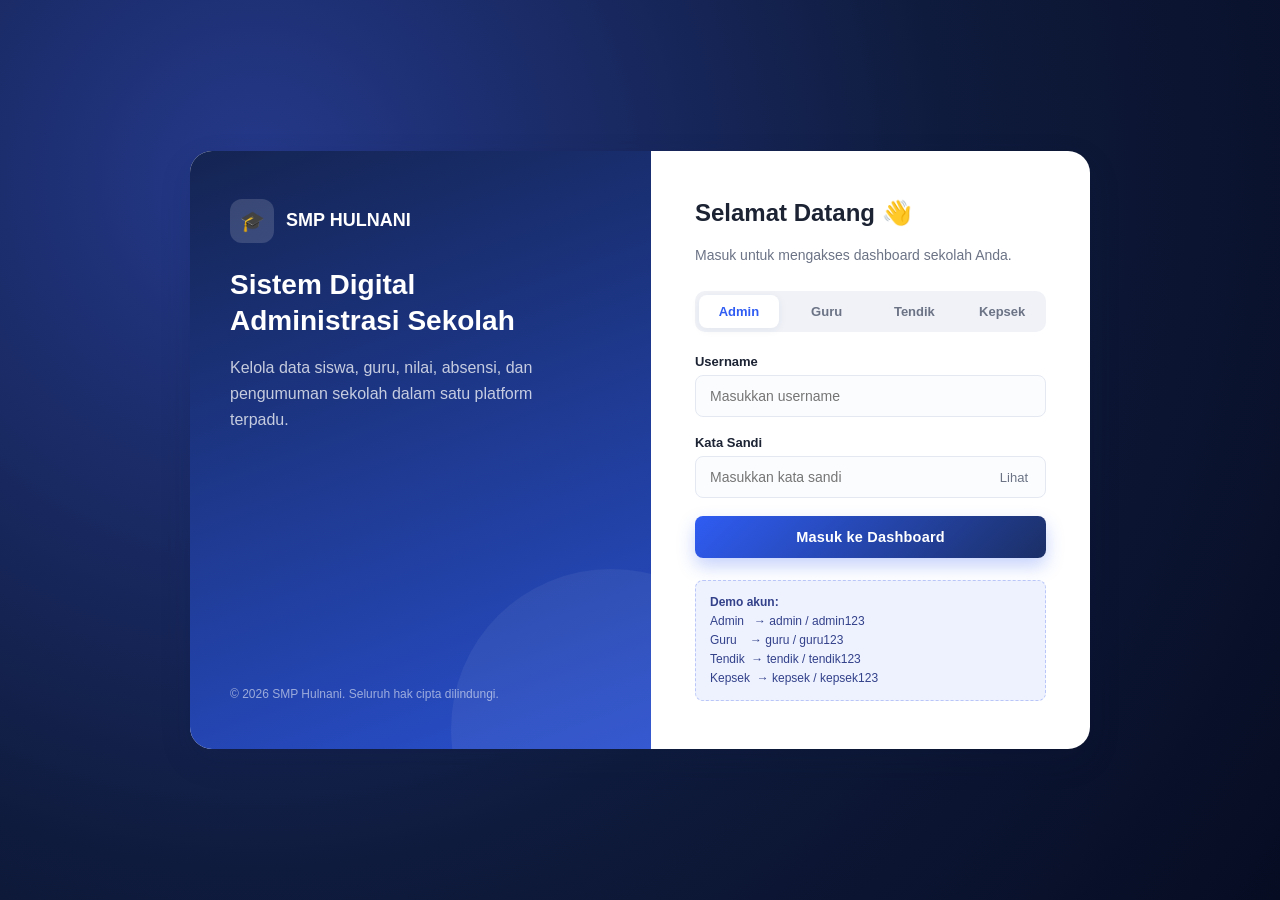
==== commit ddf24ddc: "Hapus peran dan akun login siswa Co-authored-by: arena-agent <297053741+arena-agent@users.noreply.gi" ====
--- a/sistem-digital-smp-hulnani.html
+++ b/sistem-digital-smp-hulnani.html
@@ -216,6 +216,7 @@
 .topbar .page-sub { font-size: 12.5px; color: var(--text-muted); margin-top: 2px; }
 .hamburger { display: none; border: none; background: var(--bg); width: 38px; height: 38px; border-radius: 8px; font-size: 16px; }
 .topbar-right { display: flex; align-items: center; gap: 16px; }
+.topbar-period { max-width: 176px; padding: 8px 30px 8px 10px; border: 1px solid var(--border); border-radius: 8px; color: var(--text-main); background: #fff; font-size: 12px; font-weight: 600; }
 .icon-btn {
   width: 38px; height: 38px; border-radius: 10px; border: 1px solid var(--border); background: #fff;
   display: flex; align-items: center; justify-content: center; color: var(--text-muted); position: relative; font-size: 15px;
@@ -333,6 +334,7 @@
   .hamburger { display: flex; align-items: center; justify-content: center; }
   .overlay-backdrop.show { display: block; }
   .topbar-user .name, .topbar-user .role { display: none; }
+  .topbar-period { max-width: 132px; font-size: 11px; }
 }
 @media (max-width: 640px) {
   .stat-grid { grid-template-columns: 1fr; }
@@ -373,7 +375,6 @@
         <button type="button" data-role="guru">Guru</button>
         <button type="button" data-role="tendik">Tendik</button>
         <button type="button" data-role="kepsek">Kepsek</button>
-        <button type="button" data-role="siswa">Siswa</button>
       </div>
       <div class="login-error" id="loginError"></div>
       <form id="loginForm">
@@ -396,7 +397,6 @@
         Guru &nbsp;&nbsp;&nbsp;→ guru / guru123<br/>
         Tendik &nbsp;→ tendik / tendik123<br/>
         Kepsek &nbsp;→ kepsek / kepsek123<br/>
-        Siswa &nbsp;&nbsp;→ siswa / siswa123
       </div>
     </div>
   </div>
@@ -439,6 +439,7 @@
         </div>
       </div>
       <div class="topbar-right">
+        <select id="periodSelector" class="topbar-period" title="Pilih tahun ajaran dan semester untuk ditampilkan"></select>
         <div class="icon-btn" title="Notifikasi">🔔<span class="dot"></span></div>
         <div class="topbar-user">
           <div class="avatar" id="tbAvatar">?</div>
@@ -602,35 +603,6 @@
   </div>
 </div>
 
-<!-- MODAL: NILAI -->
-<div class="modal-backdrop" id="nilaiModal">
-  <div class="modal">
-    <div class="modal-head">
-      <h3 id="nilaiModalTitle">Input Nilai</h3>
-      <button class="modal-close" onclick="closeModal('nilaiModal')">✕</button>
-    </div>
-    <form id="nilaiForm">
-      <div class="modal-body">
-        <input type="hidden" id="nilaiId" />
-        <div class="field"><label>Siswa</label><select id="nSiswa" required></select></div>
-        <div class="field"><label>Mata Pelajaran</label><select id="nMapel" required></select></div>
-        <div class="field">
-          <label>Jenis Penilaian</label>
-          <select id="nJenis" required>
-            <option value="Tugas">Tugas</option><option value="UH1">Ulangan Harian 1</option>
-            <option value="UH2">Ulangan Harian 2</option><option value="UTS">UTS</option><option value="UAS">UAS</option>
-          </select>
-        </div>
-        <div class="field"><label>Nilai (0-100)</label><input type="number" id="nNilai" min="0" max="100" required /></div>
-      </div>
-      <div class="modal-foot">
-        <button type="button" class="btn btn-outline" onclick="closeModal('nilaiModal')">Batal</button>
-        <button type="submit" class="btn btn-blue">💾 Simpan Nilai</button>
-      </div>
-    </form>
-  </div>
-</div>
-
 <!-- MODAL: JURNAL MENGAJAR -->
 <div class="modal-backdrop" id="jurnalModal">
   <div class="modal modal-lg">
@@ -642,6 +614,7 @@
       <div class="modal-body">
         <input type="hidden" id="jurnalId" />
         <div class="form-grid">
+          <div class="field full"><label>Periode Pencatatan</label><input type="text" id="jmPeriod" readonly /></div>
           <div class="field"><label>Guru Mata Pelajaran</label><select id="jmGuru" required></select></div>
           <div class="field"><label>Tanggal</label><input type="date" id="jmTanggal" required /></div>
           <div class="field"><label>Kelas</label><select id="jmKelas" required></select></div>
@@ -670,6 +643,7 @@
       <div class="modal-body">
         <input type="hidden" id="inNilaiId" />
         <div class="form-grid">
+          <div class="field full"><label>Periode Pencatatan</label><input type="text" id="inPeriod" readonly /></div>
           <div class="field"><label>Guru Mata Pelajaran</label><select id="inGuru" required></select></div>
           <div class="field"><label>Kelas</label><select id="inKelas" required></select></div>
           <div class="field full"><label>Siswa</label><select id="inSiswa" required></select></div>
@@ -727,6 +701,12 @@
    1) DATA LAYER (localStorage)
    --------------------------------------------------------- */
 const DB_KEY = "smphulnani_db_v1";
+const VIEW_PERIOD_KEY = "smphulnani_view_period_v1";
+const PERIODIZED_COLLECTIONS = [
+  "nilaiMapel", "jurnalMengajar", "absensiMapel", "absensi", "waliCatatan",
+  "peminjamanBuku", "suratMasuk", "suratKeluar", "disposisiSurat",
+  "peminjamanAset", "pemeliharaanAset", "pengumuman",
+];
 
 const DB = (function () {
   function todayOffset(days) {
@@ -747,12 +727,14 @@
         tahunAjaran: "2026/2027",
         semester: "Ganjil",
       },
+      tahunAjaranList: [
+        { id: "ta1", tahunAjaran: "2026/2027", aktif: true, dibuatPada: todayOffset(0) },
+      ],
       users: [
-        { id: "u1", username: "admin", password: "admin123", role: "admin", name: "Administrator", linkedId: null },
-        { id: "u2", username: "guru", password: "guru123", role: "guru", name: "Budi Santoso, S.Pd", linkedId: "g1" },
-        { id: "u3", username: "siswa", password: "siswa123", role: "siswa", name: "Nisa Amalia", linkedId: "s1" },
-        { id: "u4", username: "tendik", password: "tendik123", role: "tendik", name: "Herman Wijaya, S.E", linkedId: "t1" },
-        { id: "u5", username: "kepsek", password: "kepsek123", role: "kepsek", name: "Drs. Yohanes Bria, M.Pd", linkedId: "ks1" },
+        { id: "u1", username: "admin", password: "admin123", role: "admin", name: "Administrator", linkedId: null, status: "Aktif" },
+        { id: "u2", username: "guru", password: "guru123", role: "guru", name: "Budi Santoso, S.Pd", linkedId: "g1", status: "Aktif" },
+        { id: "u4", username: "tendik", password: "tendik123", role: "tendik", name: "Herman Wijaya, S.E", linkedId: "t1", status: "Aktif" },
+        { id: "u5", username: "kepsek", password: "kepsek123", role: "kepsek", name: "Drs. Yohanes Bria, M.Pd", linkedId: "ks1", status: "Aktif" },
       ],
       kepsek: [
         { id: "ks1", nip: "196904151994121001", nama: "Drs. Yohanes Bria, M.Pd", jk: "L", telepon: "081234400001", email: "kepsek@smphulnani.sch.id", alamat: "Kupang", status: "Aktif" },
@@ -799,18 +781,7 @@
         { id: "s11", nis: "2024015", nama: "Gita Permata", kelas: "IX-A", jk: "P", tempatLahir: "Kupang", tglLahir: "2011-08-08", alamat: "Jl. Adisucipto No. 50", telepon: "081211112232", namaOrtu: "Bapak Wawan", status: "Aktif" },
         { id: "s12", nis: "2024016", nama: "Hafiz Ramadhan", kelas: "IX-A", jk: "L", tempatLahir: "Kupang", tglLahir: "2011-10-19", alamat: "Jl. Timor Raya No. 60", telepon: "081211112233", namaOrtu: "Ibu Yuli", status: "Aktif" },
       ],
-      nilai: [
-        { id: "n1", siswaId: "s1", mapelId: "m1", jenis: "UH1", nilai: 88, semester: "Ganjil", tahunAjaran: "2026/2027" },
-        { id: "n2", siswaId: "s1", mapelId: "m1", jenis: "UTS", nilai: 84, semester: "Ganjil", tahunAjaran: "2026/2027" },
-        { id: "n3", siswaId: "s2", mapelId: "m1", jenis: "UH1", nilai: 70, semester: "Ganjil", tahunAjaran: "2026/2027" },
-        { id: "n4", siswaId: "s2", mapelId: "m1", jenis: "UTS", nilai: 65, semester: "Ganjil", tahunAjaran: "2026/2027" },
-        { id: "n5", siswaId: "s3", mapelId: "m1", jenis: "UH1", nilai: 92, semester: "Ganjil", tahunAjaran: "2026/2027" },
-        { id: "n6", siswaId: "s4", mapelId: "m1", jenis: "UH1", nilai: 76, semester: "Ganjil", tahunAjaran: "2026/2027" },
-        { id: "n7", siswaId: "s1", mapelId: "m2", jenis: "UH1", nilai: 90, semester: "Ganjil", tahunAjaran: "2026/2027" },
-        { id: "n8", siswaId: "s2", mapelId: "m2", jenis: "UH1", nilai: 78, semester: "Ganjil", tahunAjaran: "2026/2027" },
-        { id: "n9", siswaId: "s8", mapelId: "m3", jenis: "UH1", nilai: 81, semester: "Ganjil", tahunAjaran: "2026/2027" },
-        { id: "n10", siswaId: "s9", mapelId: "m3", jenis: "UH1", nilai: 74, semester: "Ganjil", tahunAjaran: "2026/2027" },
-      ],
+      nilai: [], // nilai lama dimigrasikan otomatis ke nilaiMapel saat pembaruan data
       absensi: [
         { id: "a1", siswaId: "s1", tanggal: todayOffset(0), status: "Hadir" },
         { id: "a2", siswaId: "s2", tanggal: todayOffset(0), status: "Hadir" },
@@ -878,10 +849,26 @@
     };
   }
 
+  function prepareSeedData() {
+    const seeded = seedData();
+    PERIODIZED_COLLECTIONS.forEach((collection) => {
+      (seeded[collection] || []).forEach((item) => {
+        item.tahunAjaran = seeded.settings.tahunAjaran;
+        item.semester = seeded.settings.semester;
+        if (["nilaiMapel", "absensiMapel", "absensi", "waliCatatan"].includes(collection) && !item.kelas) {
+          const siswa = seeded.siswa.find((row) => row.id === item.siswaId);
+          if (siswa) item.kelas = siswa.kelas;
+        }
+      });
+    });
+    seeded.migrations = { nilaiKeMapelV1: true };
+    return seeded;
+  }
+
   function load() {
     const raw = localStorage.getItem(DB_KEY);
     if (!raw) {
-      const seeded = seedData();
+      const seeded = prepareSeedData();
       localStorage.setItem(DB_KEY, JSON.stringify(seeded));
       return seeded;
     }
@@ -893,6 +880,20 @@
       Object.keys(defaults).forEach((key) => {
         if (data[key] === undefined) { data[key] = defaults[key]; changed = true; }
       });
+      // Pastikan periode aktif lama tetap tersedia di katalog setelah pembaruan aplikasi.
+      if (!data.tahunAjaranList.some((item) => item.tahunAjaran === data.settings.tahunAjaran)) {
+        data.tahunAjaranList.push({ id: `ta_legacy_${data.settings.tahunAjaran.replace(/\W/g, "")}`, tahunAjaran: data.settings.tahunAjaran, aktif: true, dibuatPada: todayOffset(0) });
+        changed = true;
+      }
+      const activeYears = data.tahunAjaranList.filter((item) => item.aktif);
+      if (activeYears.length !== 1 || !activeYears[0] || activeYears[0].tahunAjaran !== data.settings.tahunAjaran) {
+        data.tahunAjaranList = data.tahunAjaranList.map((item) => ({ ...item, aktif: item.tahunAjaran === data.settings.tahunAjaran }));
+        changed = true;
+      }
+      // Aplikasi operasional ini tidak menyediakan akun maupun peran Siswa.
+      // Data siswa tetap tersimpan sebagai data induk dan transaksi akademik.
+      const studentAccounts = (data.users || []).filter((user) => user.role === "siswa");
+      if (studentAccounts.length) { data.users = data.users.filter((user) => user.role !== "siswa"); changed = true; }
       // Tambahkan akun demo baru tanpa mengganti akun maupun kata sandi yang sudah ada.
       ["tendik", "kepsek"].forEach((username) => {
         if (data.users && !data.users.some((user) => user.username === username)) {
@@ -900,11 +901,51 @@
           if (demoUser) { data.users.push(demoUser); changed = true; }
         }
       });
+      // Akun versi sebelumnya dianggap aktif agar perilaku login lama tetap sama.
+      (data.users || []).forEach((user) => {
+        if (!user.status) { user.status = "Aktif"; changed = true; }
+      });
+      // Nilai dari menu lama dipindahkan satu kali ke input nilai mata pelajaran,
+      // sehingga riwayat pengguna lama tetap terbaca pada alur kerja yang baru.
+      data.migrations = data.migrations || {};
+      if (!data.migrations.nilaiKeMapelV1) {
+        (data.nilai || []).forEach((nilai) => {
+          if (data.nilaiMapel.some((item) => item.legacyNilaiId === nilai.id)) return;
+          const mapel = data.mapel.find((item) => item.id === nilai.mapelId);
+          const guru = mapel ? data.guru.find((item) => item.mapel === mapel.nama) : null;
+          data.nilaiMapel.push({
+            id: `nm_legacy_${nilai.id}`,
+            legacyNilaiId: nilai.id,
+            guruId: guru ? guru.id : "",
+            siswaId: nilai.siswaId,
+            mapelId: nilai.mapelId,
+            jenis: nilai.jenis,
+            nilai: nilai.nilai,
+            semester: nilai.semester,
+            tahunAjaran: nilai.tahunAjaran,
+          });
+          changed = true;
+        });
+        data.migrations.nilaiKeMapelV1 = true;
+        changed = true;
+      }
+      // Lengkapi penanda periode pada transaksi versi sebelumnya agar arsip
+      // dapat difilter kembali berdasarkan tahun ajaran dan semester.
+      PERIODIZED_COLLECTIONS.forEach((collection) => {
+        (data[collection] || []).forEach((item) => {
+          if (!item.tahunAjaran) { item.tahunAjaran = data.settings.tahunAjaran; changed = true; }
+          if (!item.semester) { item.semester = data.settings.semester; changed = true; }
+          if (["nilaiMapel", "absensiMapel", "absensi", "waliCatatan"].includes(collection) && !item.kelas) {
+            const siswa = data.siswa.find((row) => row.id === item.siswaId);
+            if (siswa) { item.kelas = siswa.kelas; changed = true; }
+          }
+        });
+      });
       if (changed) localStorage.setItem(DB_KEY, JSON.stringify(data));
       return data;
     }
     catch (e) {
-      const seeded = seedData();
+      const seeded = prepareSeedData();
       localStorage.setItem(DB_KEY, JSON.stringify(seeded));
       return seeded;
     }
@@ -915,7 +956,21 @@
   function setCollection(collection, arr) { const data = load(); data[collection] = arr; save(data); }
   function updateSettings(patch) { const data = load(); data.settings = Object.assign({}, data.settings, patch); save(data); return data.settings; }
   function genId(prefix) { return prefix + "_" + Date.now().toString(36) + Math.random().toString(36).slice(2, 7); }
-  function insert(collection, item) { const data = load(); if (!item.id) item.id = genId(collection[0]); data[collection].push(item); save(data); return item; }
+  function insert(collection, item) {
+    const data = load();
+    if (PERIODIZED_COLLECTIONS.includes(collection)) {
+      item.tahunAjaran = item.tahunAjaran || data.settings.tahunAjaran;
+      item.semester = item.semester || data.settings.semester;
+      if (["nilaiMapel", "absensiMapel", "absensi", "waliCatatan"].includes(collection) && !item.kelas) {
+        const siswa = data.siswa.find((row) => row.id === item.siswaId);
+        if (siswa) item.kelas = siswa.kelas;
+      }
+    }
+    if (!item.id) item.id = genId(collection[0]);
+    data[collection].push(item);
+    save(data);
+    return item;
+  }
   function update(collection, id, patch) {
     const data = load();
     const idx = data[collection].findIndex((x) => x.id === id);
@@ -943,6 +998,7 @@
       (u) => u.username.toLowerCase() === String(username).toLowerCase() && u.password === password
     );
     if (!found) return { ok: false, message: "Username atau kata sandi salah." };
+    if (found.status === "Nonaktif") return { ok: false, message: "Akun ini sedang dinonaktifkan. Hubungi Administrator." };
     const session = { id: found.id, username: found.username, role: found.role, name: found.name, linkedId: found.linkedId };
     sessionStorage.setItem(AUTH_KEY, JSON.stringify(session));
     return { ok: true, session };
@@ -950,15 +1006,83 @@
   function current() {
     const raw = sessionStorage.getItem(AUTH_KEY);
     if (!raw) return null;
-    try { return JSON.parse(raw); } catch (e) { return null; }
+    try {
+      const stored = JSON.parse(raw);
+      const account = DB.findById("users", stored.id);
+      if (!account || account.status === "Nonaktif") { sessionStorage.removeItem(AUTH_KEY); return null; }
+      // Peran dan tautan terbaru selalu dipakai setelah akun diubah oleh Administrator.
+      return { id: account.id, username: account.username, role: account.role, name: account.name, linkedId: account.linkedId };
+    } catch (e) { return null; }
   }
   function logout() { sessionStorage.removeItem(AUTH_KEY); }
   return { login, current, logout };
 })();
 
 /* ---------------------------------------------------------
-   3) UTIL
+   3) PERIODE AKADEMIK & UTIL
    --------------------------------------------------------- */
+function getActiveAcademicPeriod() {
+  const settings = DB.get("settings");
+  return { tahunAjaran: settings.tahunAjaran, semester: settings.semester };
+}
+function getViewAcademicPeriod() {
+  const active = getActiveAcademicPeriod();
+  try {
+    const stored = JSON.parse(sessionStorage.getItem(VIEW_PERIOD_KEY));
+    const isValidYear = stored && DB.get("tahunAjaranList").some((item) => item.tahunAjaran === stored.tahunAjaran);
+    if (isValidYear && ["Ganjil", "Genap"].includes(stored.semester)) return stored;
+  } catch (e) { /* gunakan periode aktif */ }
+  return active;
+}
+function isViewingActivePeriod() {
+  const view = getViewAcademicPeriod();
+  const active = getActiveAcademicPeriod();
+  return view.tahunAjaran === active.tahunAjaran && view.semester === active.semester;
+}
+function isInViewedPeriod(item) {
+  const period = getViewAcademicPeriod();
+  return item && item.tahunAjaran === period.tahunAjaran && item.semester === period.semester;
+}
+function recordsForViewedPeriod(collection) { return DB.get(collection).filter(isInViewedPeriod); }
+function currentPeriodLabel() {
+  const period = getViewAcademicPeriod();
+  return `${period.tahunAjaran} • ${period.semester}`;
+}
+function periodContextBadge() {
+  return `<span class="badge badge-blue">Periode: ${escapeHtml(currentPeriodLabel())}</span>`;
+}
+function requireActivePeriodForWrite() {
+  if (isViewingActivePeriod()) return true;
+  showToast("Arsip periode lama bersifat baca saja. Pilih periode aktif untuk mengubah data.", "error");
+  return false;
+}
+function refreshPeriodSelector() {
+  const select = document.getElementById("periodSelector");
+  if (!select) return;
+  const active = getActiveAcademicPeriod();
+  const view = getViewAcademicPeriod();
+  const years = [...DB.get("tahunAjaranList")].sort((a, b) => b.tahunAjaran.localeCompare(a.tahunAjaran));
+  select.innerHTML = years.flatMap((year) => ["Ganjil", "Genap"].map((semester) => {
+    const value = `${year.tahunAjaran}|${semester}`;
+    const activeMark = year.tahunAjaran === active.tahunAjaran && semester === active.semester ? " (Aktif)" : "";
+    return `<option value="${escapeHtml(value)}" ${year.tahunAjaran === view.tahunAjaran && semester === view.semester ? "selected" : ""}>${escapeHtml(year.tahunAjaran)} • ${semester}${activeMark}</option>`;
+  })).join("");
+  select.onchange = () => {
+    const [tahunAjaran, semester] = select.value.split("|");
+    sessionStorage.setItem(VIEW_PERIOD_KEY, JSON.stringify({ tahunAjaran, semester }));
+    router();
+  };
+}
+function renderPeriodArchiveNotice() {
+  if (isViewingActivePeriod()) return;
+  const content = document.getElementById("pageContent");
+  if (!content || content.querySelector(".period-archive-notice")) return;
+  const note = document.createElement("div");
+  note.className = "card period-archive-notice";
+  note.style.cssText = "margin-bottom:16px; padding:13px 16px; border-left:4px solid var(--warning);";
+  note.innerHTML = `<div class="text-muted" style="font-size:13px;"><b style="color:var(--text-main);">📚 Tampilan Arsip:</b> ${escapeHtml(currentPeriodLabel())}. Data periode ini dapat ditinjau, tetapi tidak dapat diubah untuk menjaga riwayat.</div>`;
+  content.prepend(note);
+}
 function initials(name) {
   if (!name) return "?";
   const parts = name.replace(/[.,]/g, "").trim().split(/\s+/);
@@ -1036,13 +1160,12 @@
    4) NAVIGATION & ROUTER
    --------------------------------------------------------- */
 const NAV_ITEMS = [
-  { key: "dashboard", icon: "📊", label: "Dashboard", roles: ["admin", "guru", "tendik", "kepsek", "siswa"] },
+  { key: "dashboard", icon: "📊", label: "Dashboard", roles: ["admin", "guru", "tendik", "kepsek"] },
   { key: "siswa", icon: "🧑‍🎓", label: "Data Siswa", roles: ["admin", "guru"], adminGroup: true },
   { key: "guru", icon: "🧑‍🏫", label: "Data Guru", roles: ["admin"], adminGroup: true },
   { key: "tendik", icon: "🧰", label: "Tenaga Pendidik", roles: ["admin"], adminGroup: true },
+  { key: "manajemen-pengguna", icon: "🔐", label: "Manajemen Pengguna", roles: ["admin"], adminGroup: true },
   { key: "kelas", icon: "🏫", label: "Data Kelas", roles: ["admin"], adminGroup: true },
-  { key: "nilai", icon: "📝", label: "Nilai Akademik", roles: ["admin", "guru", "siswa"] },
-  { key: "absensi", icon: "🗓️", label: "Absensi", roles: ["admin", "guru", "siswa"] },
 
   { key: "jurnal-mengajar", icon: "📚", label: "Jurnal Mengajar", roles: ["admin", "guru"], guruMapelGroup: true },
   { key: "absensi-siswa", icon: "✅", label: "Absensi Siswa", roles: ["admin", "guru"], guruMapelGroup: true },
@@ -1074,14 +1197,14 @@
   { key: "kepsek-sarpras", icon: "🏢", label: "Monitoring Sarpras", roles: ["admin", "kepsek"], kepsekGroup: true },
   { key: "kepsek-laporan", icon: "🗒️", label: "Laporan Sekolah", roles: ["admin", "kepsek"], kepsekGroup: true },
 
-  { key: "pengumuman", icon: "📣", label: "Pengumuman", roles: ["admin", "guru", "siswa"], adminGroup: true },
-  { key: "profil", icon: "👤", label: "Profil Saya", roles: ["guru", "tendik", "kepsek", "siswa"] },
+  { key: "pengumuman", icon: "📣", label: "Pengumuman", roles: ["admin", "guru"], adminGroup: true },
+  { key: "profil", icon: "👤", label: "Profil Saya", roles: ["guru", "tendik", "kepsek"] },
   { key: "pengaturan", icon: "⚙️", label: "Pengaturan", roles: ["admin"], adminGroup: true },
 ];
 
 const SIDEBAR_GROUPS = [
   { id: "guruMapelGroup", flag: "guruMapelGroup", label: "Guru Mata Pelajaran", icon: "🧑‍🏫", roles: ["admin", "guru"] },
-  { id: "waliKelasGroup", flag: "waliKelasGroup", label: "Wali Kelas", icon: "👩‍🏫", roles: ["admin", "guru"] },
+  { id: "waliKelasGroup", flag: "waliKelasGroup", label: "Wali Kelas", icon: "👩‍🏫", roles: ["admin", "guru"], isVisible: () => session.role === "admin" || !!(DB.findById("guru", session.linkedId) || {}).waliKelas },
   { id: "perpustakaanGroup", flag: "perpustakaanGroup", label: "Perpustakaan", icon: "📖", roles: ["admin", "guru"] },
   { id: "tuGroup", flag: "tuGroup", label: "TU & Persuratan Digital", icon: "✉️", roles: ["admin", "tendik"] },
   { id: "sarprasGroup", flag: "sarprasGroup", label: "Sarana & Prasarana", icon: "🏗️", roles: ["admin", "tendik"] },
@@ -1089,15 +1212,13 @@
   { id: "adminGroup", flag: "adminGroup", label: "Administrator", icon: "🛠️", roles: ["admin"] },
 ];
 
-const ROLE_LABEL = { admin: "Administrator", guru: "Guru", tendik: "Tenaga Pendidik", kepsek: "Kepala Sekolah", siswa: "Siswa" };
+const ROLE_LABEL = { admin: "Administrator", guru: "Guru", tendik: "Tenaga Pendidik", kepsek: "Kepala Sekolah" };
 const PAGE_META = {
   dashboard: { title: "Dashboard", sub: "Ringkasan data sekolah hari ini" },
   siswa: { title: "Data Siswa", sub: "Kelola data induk siswa SMP Hulnani" },
   guru: { title: "Data Guru", sub: "Kelola data guru pengajar" },
   tendik: { title: "Tenaga Pendidik", sub: "Kelola data tenaga kependidikan (staf non-guru)" },
   kelas: { title: "Data Kelas", sub: "Kelola rombongan belajar (rombel) sekolah" },
-  nilai: { title: "Nilai Akademik", sub: "Kelola nilai akademik siswa per mata pelajaran" },
-  absensi: { title: "Absensi", sub: "Catat dan kelola kehadiran siswa harian" },
   "jurnal-mengajar": { title: "Jurnal Mengajar", sub: "Catat materi dan aktivitas pembelajaran setiap pertemuan" },
   "absensi-siswa": { title: "Absensi Siswa", sub: "Catat kehadiran siswa per mata pelajaran" },
   "input-nilai": { title: "Input Nilai", sub: "Input dan kelola nilai siswa pada mata pelajaran yang diampu" },
@@ -1129,6 +1250,7 @@
   "kepsek-laporan": { title: "Laporan Sekolah", sub: "Laporan ringkas untuk pengambilan keputusan" },
 
   pengumuman: { title: "Pengumuman", sub: "Info dan pengumuman terbaru dari sekolah" },
+  "manajemen-pengguna": { title: "Manajemen Pengguna", sub: "Atur akun login, peran, dan kata sandi pengguna" },
   profil: { title: "Profil Saya", sub: "Informasi akun dan data pribadi Anda" },
   pengaturan: { title: "Pengaturan", sub: "Kelola profil sekolah dan konfigurasi sistem" },
 };
@@ -1167,9 +1289,9 @@
   const nav = document.getElementById("sidebarNav");
   const items = NAV_ITEMS.filter((item) => item.roles.includes(session.role));
   const currentKey = (window.location.hash || "#dashboard").replace("#", "");
-  const visibleGroups = SIDEBAR_GROUPS.filter((group) => group.roles.includes(session.role));
+  const visibleGroups = SIDEBAR_GROUPS.filter((group) => group.roles.includes(session.role) && (!group.isVisible || group.isVisible()));
   // Item grup yang tidak berlaku untuk peran saat ini tetap tampil datar;
-  // contohnya Data Siswa dan Pengumuman bagi Guru/Siswa.
+  // contohnya Data Siswa dan Pengumuman bagi Guru.
   const regularItems = items.filter((item) => !visibleGroups.some((group) => item[group.flag]));
 
   let navHtml = `<div class="sidebar-section-title">Menu Utama</div>` + regularItems.map(linkHtml).join("");
@@ -1186,7 +1308,7 @@
     a.classList.toggle("active", a.dataset.key === key);
   });
   const navItem = NAV_ITEMS.find((n) => n.key === key);
-  SIDEBAR_GROUPS.filter((group) => group.roles.includes(session.role)).forEach((group) => {
+  SIDEBAR_GROUPS.filter((group) => group.roles.includes(session.role) && (!group.isVisible || group.isVisible())).forEach((group) => {
     const toggle = document.getElementById(`${group.id}Toggle`);
     const items = document.getElementById(`${group.id}Items`);
     if (!toggle || !items) return;
@@ -1218,6 +1340,8 @@
 
   const renderFn = ROUTES[key];
   if (renderFn) renderFn();
+  refreshPeriodSelector();
+  renderPeriodArchiveNotice();
 }
 
 const ROUTES = {
@@ -1225,9 +1349,8 @@
   siswa: renderSiswa,
   guru: renderGuru,
   tendik: renderTendik,
+  "manajemen-pengguna": renderManajemenPengguna,
   kelas: renderKelas,
-  nilai: renderNilai,
-  absensi: renderAbsensi,
   "jurnal-mengajar": renderJurnalMengajar,
   "absensi-siswa": renderAbsensiSiswaMapel,
   "input-nilai": renderInputNilaiMapel,
@@ -1306,9 +1429,9 @@
   const siswa = DB.get("siswa");
   const guru = DB.get("guru");
   const kelas = DB.get("kelas");
-  const absensi = DB.get("absensi");
-  const nilai = DB.get("nilai");
-  const pengumuman = DB.get("pengumuman");
+  const absensi = recordsForViewedPeriod("absensi");
+  const nilai = recordsForViewedPeriod("nilaiMapel");
+  const pengumuman = recordsForViewedPeriod("pengumuman");
   const settings = DB.get("settings");
 
   const today = new Date().toISOString().slice(0, 10);
@@ -1360,7 +1483,7 @@
       </div>`;
   } else if (session.role === "tendik") {
     const me = DB.findById("tendik", session.linkedId) || {};
-    const suratAktif = DB.get("suratMasuk").filter((s) => s.status !== "Selesai").length;
+    const suratAktif = recordsForViewedPeriod("suratMasuk").filter((s) => s.status !== "Selesai").length;
     const asetPerluRawat = DB.get("inventaris").filter((i) => i.kondisi !== "Baik").length;
     statCardsHtml = `
       <div class="stat-card"><div class="stat-info"><div class="label">Unit Kerja</div><div class="value" style="font-size:18px;">${escapeHtml(me.unit || "-")}</div><div class="delta">${escapeHtml(me.jabatan || "Tenaga Pendidik")}</div></div><div class="stat-icon icon-blue">🧰</div></div>
@@ -1373,17 +1496,6 @@
       <div class="stat-card"><div class="stat-info"><div class="label">Guru Aktif</div><div class="value">${guru.filter((g) => g.status === "Aktif").length}</div></div><div class="stat-icon icon-purple">🧑‍🏫</div></div>
       <div class="stat-card"><div class="stat-info"><div class="label">Kehadiran Hari Ini</div><div class="value">${persenHadir}%</div><div class="delta">${hadirHariIni} hadir tercatat</div></div><div class="stat-icon icon-green">✅</div></div>
       <div class="stat-card"><div class="stat-info"><div class="label">Rata-rata Nilai</div><div class="value">${rataRataNilai}</div><div class="delta">Semester ${settings.semester}</div></div><div class="stat-icon icon-orange">🎓</div></div>`;
-  } else {
-    const me = DB.findById("siswa", session.linkedId) || {};
-    const myNilai = nilai.filter(n => n.siswaId === session.linkedId);
-    const myAvg = myNilai.length ? Math.round(myNilai.reduce((s,n)=>s+Number(n.nilai),0)/myNilai.length) : 0;
-    const myAbsen = absensi.filter(a => a.siswaId === session.linkedId);
-    const myHadir = myAbsen.filter(a => a.status === "Hadir").length;
-    statCardsHtml = `
-      <div class="stat-card"><div class="stat-info"><div class="label">Kelas</div><div class="value" style="font-size:20px;">${me.kelas || "-"}</div></div><div class="stat-icon icon-blue">🏫</div></div>
-      <div class="stat-card"><div class="stat-info"><div class="label">Rata-rata Nilai</div><div class="value">${myAvg}</div></div><div class="stat-icon icon-purple">📝</div></div>
-      <div class="stat-card"><div class="stat-info"><div class="label">Kehadiran</div><div class="value">${myAbsen.length ? Math.round((myHadir/myAbsen.length)*100) : 0}%</div><div class="delta">${myHadir} hadir dari ${myAbsen.length} tercatat</div></div><div class="stat-icon icon-green">🗓️</div></div>
-      <div class="stat-card"><div class="stat-info"><div class="label">Status</div><div class="value" style="font-size:18px;">${me.status || "-"}</div></div><div class="stat-icon icon-orange">✅</div></div>`;
   }
 
   const recentAbsen = [...absensi].sort((a,b) => b.tanggal.localeCompare(a.tanggal)).slice(0, 6);
@@ -1396,8 +1508,8 @@
 
   const annHtml = [...pengumuman].sort((a,b)=>b.tanggal.localeCompare(a.tanggal)).slice(0,3).map(p => `
     <div class="mini-announce"><h4>${escapeHtml(p.judul)}</h4><p>${formatDate(p.tanggal)} • ${escapeHtml(p.kategori)}</p></div>`).join("") || `<div class="empty-state"><div class="ic">📣</div>Belum ada pengumuman.</div>`;
-  const activityRoute = ["admin", "guru", "siswa"].includes(session.role) ? "absensi" : session.role === "tendik" ? "tu-surat-masuk" : "kepsek-kehadiran";
-  const infoRoute = ["admin", "guru", "siswa"].includes(session.role) ? "pengumuman" : session.role === "tendik" ? "tu-surat-masuk" : "kepsek-dashboard";
+  const activityRoute = ["admin", "guru"].includes(session.role) ? "wali-absensi" : session.role === "tendik" ? "tu-surat-masuk" : "kepsek-kehadiran";
+  const infoRoute = ["admin", "guru"].includes(session.role) ? "pengumuman" : session.role === "tendik" ? "tu-surat-masuk" : "kepsek-dashboard";
 
   content.innerHTML = `
     <div class="stat-grid">${statCardsHtml}</div>
@@ -1442,9 +1554,27 @@
   const row = DB.findById(type === "guru" ? "guru" : "siswa", id);
   return row ? row.nama : "-";
 }
+function bukuTersedia(bukuId, excludePeminjamanId = "") {
+  const buku = DB.findById("buku", bukuId);
+  const dipinjam = recordsForViewedPeriod("peminjamanBuku").filter((item) => item.id !== excludePeminjamanId && item.bukuId === bukuId && item.status === "Dipinjam").length;
+  return Math.max(0, Number(buku ? buku.stok : 0) - dipinjam);
+}
+function asetTersedia(inventarisId, excludePeminjamanId = "") {
+  const aset = DB.findById("inventaris", inventarisId);
+  const dipinjam = recordsForViewedPeriod("peminjamanAset").filter((item) => item.id !== excludePeminjamanId && item.inventarisId === inventarisId && item.status === "Dipinjam").length;
+  return Math.max(0, Number(aset ? aset.jumlah : 0) - dipinjam);
+}
+function syncStatusSuratMasuk(suratMasukId) {
+  const surat = DB.findById("suratMasuk", suratMasukId);
+  if (!surat) return;
+  const disposisi = recordsForViewedPeriod("disposisiSurat").filter((item) => item.suratMasukId === suratMasukId);
+  const status = disposisi.some((item) => item.status === "Diproses") ? "Sudah Didisposisikan" : disposisi.some((item) => item.status === "Selesai") ? "Selesai" : "Baru";
+  DB.update("suratMasuk", suratMasukId, { status });
+}
 function currentTendikId() { return session.role === "tendik" ? session.linkedId : ""; }
 
 function openDataForm({ title, fields, values = {}, submitLabel = "Simpan", onSave }) {
+  if (!requireActivePeriodForWrite()) return;
   const existing = document.getElementById("dataFormBackdrop");
   if (existing) existing.remove();
   const fieldHtml = fields.map((field) => {
@@ -1468,6 +1598,7 @@
   document.getElementById("dataFormCancel").addEventListener("click", close);
   document.getElementById("dataDynamicForm").addEventListener("submit", (event) => {
     event.preventDefault();
+    if (!requireActivePeriodForWrite()) return;
     const payload = {};
     fields.forEach((field) => {
       const value = document.getElementById(`dataField_${field.key}`).value;
@@ -1477,6 +1608,7 @@
   });
 }
 function deleteSupportRecord(collection, id, title, message, rerender) {
+  if (!requireActivePeriodForWrite()) return;
   confirmDialog({ title, message, confirmText: "Ya, Hapus", onConfirm: () => { DB.remove(collection, id); showToast("Data berhasil dihapus.", "success"); rerender(); } });
 }
 function pageEmpty(icon, message) { return `<div class="card"><div class="empty-state"><div class="ic">${icon}</div>${escapeHtml(message)}</div></div>`; }
@@ -1506,10 +1638,13 @@
   const content = document.getElementById("pageContent");
   const state = waliClassState("waliRingkasanState");
   if (!state.kelas) { content.innerHTML = pageEmpty("🏫", "Akun guru ini belum ditetapkan sebagai wali kelas."); return; }
-  const siswa = activeSiswa().filter((s) => s.kelas === state.kelas);
+  const currentSiswa = activeSiswa().filter((s) => s.kelas === state.kelas);
+  const periodClassRecords = recordsForViewedPeriod("absensi").filter((a) => a.kelas === state.kelas);
+  const historicalSiswaIds = [...new Set(periodClassRecords.map((a) => a.siswaId))];
+  const siswa = isViewingActivePeriod() ? currentSiswa : DB.get("siswa").filter((s) => historicalSiswaIds.includes(s.id));
   const kelas = DB.get("kelas").find((k) => k.nama === state.kelas) || {};
   const wali = DB.findById("guru", kelas.waliId) || {};
-  const todayAbsensi = DB.get("absensi").filter((a) => a.tanggal === todayISO() && siswa.some((s) => s.id === a.siswaId));
+  const todayAbsensi = periodClassRecords.filter((a) => a.tanggal === todayISO());
   const count = (status) => todayAbsensi.filter((a) => a.status === status).length;
   content.innerHTML = `${waliClassToolbar(state, "wr")}
     <div class="card" style="margin-bottom:16px;"><div class="flex gap-12" style="align-items:center;"><div class="stat-icon icon-blue">🏫</div><div><div class="text-muted" style="font-size:12px;">Wali Kelas</div><h3 style="margin:3px 0;">${escapeHtml(state.kelas)} — ${escapeHtml(wali.nama || "Belum ditentukan")}</h3><div class="text-muted" style="font-size:13px;">Ruang ${escapeHtml(kelas.ruang || "-")}</div></div></div></div>
@@ -1529,19 +1664,38 @@
   const content = document.getElementById("pageContent");
   const state = waliClassState("waliAbsensiState");
   if (!state.kelas) { content.innerHTML = pageEmpty("📅", "Akun guru ini belum ditetapkan sebagai wali kelas."); return; }
-  const siswa = activeSiswa().filter((s) => s.kelas === state.kelas);
-  const data = DB.get("absensi").filter((a) => a.tanggal === state.tanggal && siswa.some((s) => s.id === a.siswaId));
+  const currentSiswa = activeSiswa().filter((s) => s.kelas === state.kelas);
+  const periodClassRecords = recordsForViewedPeriod("absensi").filter((a) => a.kelas === state.kelas);
+  const historicalSiswaIds = [...new Set(periodClassRecords.map((a) => a.siswaId))];
+  const siswa = isViewingActivePeriod() ? currentSiswa : DB.get("siswa").filter((s) => historicalSiswaIds.includes(s.id));
+  const data = periodClassRecords.filter((a) => a.tanggal === state.tanggal);
   const count = (status) => data.filter((a) => a.status === status).length;
-  const rows = siswa.map((s) => { const absen = data.find((a) => a.siswaId === s.id); return `<tr><td>${escapeHtml(s.nama)}</td><td>${escapeHtml(s.nis)}</td><td>${supportBadge(absen ? absen.status : "Belum Tercatat")}</td></tr>`; }).join("");
-  content.innerHTML = `${waliClassToolbar(state, "wa", true)}<div class="stat-grid" style="margin-bottom:16px;">${["Hadir","Sakit","Izin","Alpa"].map((status) => `<div class="stat-card"><div class="stat-info"><div class="label">${status}</div><div class="value">${count(status)}</div></div><div class="stat-icon ${status === "Hadir" ? "icon-green" : status === "Alpa" ? "icon-red" : "icon-orange"}">${status === "Hadir" ? "✅" : status === "Alpa" ? "❌" : "📅"}</div></div>`).join("")}</div><div class="table-wrap"><table><thead><tr><th>Nama Siswa</th><th>NIS</th><th>Status</th></tr></thead><tbody>${rows}</tbody></table></div>`;
+  const rows = siswa.map((s) => {
+    const absen = data.find((a) => a.siswaId === s.id);
+    const statusAktif = absen ? absen.status : "Hadir";
+    return `<tr><td><div class="tname">${escapeHtml(s.nama)}</div></td><td>${escapeHtml(s.nis)}</td><td><div class="row-actions">${["Hadir", "Sakit", "Izin", "Alpa"].map((status) => `<button class="btn btn-sm ${status === statusAktif ? "btn-blue" : "btn-outline"}" type="button" onclick="setWaliAbsen('${s.id}', '${status}')">${status}</button>`).join("")}</div></td></tr>`;
+  }).join("");
+  content.innerHTML = `${waliClassToolbar(state, "wa", true)}<div class="card" style="margin-bottom:16px; padding:14px 18px;"><span class="text-muted" style="font-size:13px;">Klik status kehadiran untuk menyimpan absensi ${escapeHtml(state.kelas)} secara otomatis pada ${formatDate(state.tanggal)}.</span></div><div class="stat-grid" style="margin-bottom:16px;">${["Hadir","Sakit","Izin","Alpa"].map((status) => `<div class="stat-card"><div class="stat-info"><div class="label">${status}</div><div class="value">${count(status)}</div></div><div class="stat-icon ${status === "Hadir" ? "icon-green" : status === "Alpa" ? "icon-red" : "icon-orange"}">${status === "Hadir" ? "✅" : status === "Alpa" ? "❌" : "📅"}</div></div>`).join("")}</div><div class="table-wrap"><table><thead><tr><th>Nama Siswa</th><th>NIS</th><th>Status Kehadiran</th></tr></thead><tbody>${rows}</tbody></table></div>`;
   bindWaliToolbar(state, "wa", renderWaliAbsensi, true);
 }
+window.setWaliAbsen = function(siswaId, status) {
+  if (!requireActivePeriodForWrite()) return;
+  const state = waliClassState("waliAbsensiState");
+  const siswa = DB.findById("siswa", siswaId);
+  if (!siswa || siswa.kelas !== state.kelas) { showToast("Siswa tidak sesuai dengan kelas yang dipilih.", "error"); return; }
+  const data = recordsForViewedPeriod("absensi");
+  const existing = data.find((item) => item.siswaId === siswaId && item.tanggal === state.tanggal);
+  if (existing) DB.update("absensi", existing.id, { status });
+  else DB.insert("absensi", { siswaId, tanggal: state.tanggal, status });
+  showToast(`Kehadiran ${siswa.nama} diperbarui: ${status}`, "success");
+  renderWaliAbsensi();
+};
 function renderWaliCatatan() {
   const content = document.getElementById("pageContent");
   const state = waliClassState("waliCatatanState");
   if (!state.kelas) { content.innerHTML = pageEmpty("📒", "Akun guru ini belum ditetapkan sebagai wali kelas."); return; }
   const siswa = activeSiswa().filter((s) => s.kelas === state.kelas);
-  let records = DB.get("waliCatatan").filter((r) => siswa.some((s) => s.id === r.siswaId));
+  let records = recordsForViewedPeriod("waliCatatan").filter((r) => r.kelas ? r.kelas === state.kelas : siswa.some((s) => s.id === r.siswaId));
   if (session.role === "guru") records = records.filter((r) => r.guruId === session.linkedId);
   records.sort((a, b) => b.tanggal.localeCompare(a.tanggal));
   const rows = records.map((r) => { const s = DB.findById("siswa", r.siswaId) || {}; const g = DB.findById("guru", r.guruId) || {}; return `<tr><td>${formatDate(r.tanggal)}</td><td><div class="tname">${escapeHtml(s.nama || "-")}</div><div class="tsub">${escapeHtml(s.kelas || "-")}</div></td><td>${supportBadge(r.kategori)}</td><td><div class="tname">${escapeHtml(r.isi)}</div><div class="tsub">${escapeHtml(r.tindakLanjut || "-")}</div></td><td>${escapeHtml(g.nama || "-")}</td><td><div class="row-actions"><button class="action-btn" onclick="editWaliCatatan('${r.id}')" title="Edit">✏️</button><button class="action-btn danger" onclick="deleteWaliCatatan('${r.id}')" title="Hapus">🗑️</button></div></td></tr>`; }).join("");
@@ -1568,7 +1722,7 @@
 function renderPerpusKoleksi() {
   const content = document.getElementById("pageContent");
   const records = [...DB.get("buku")].sort((a, b) => a.judul.localeCompare(b.judul));
-  const rows = records.map((b) => `<tr><td><span class="badge badge-gray">${escapeHtml(b.kode)}</span></td><td><div class="tname">${escapeHtml(b.judul)}</div><div class="tsub">${escapeHtml(b.penulis)} • ${escapeHtml(b.tahun)}</div></td><td>${escapeHtml(b.kategori)}</td><td>${escapeHtml(b.lokasi)}</td><td>${b.stok}</td><td>${supportBadge(b.kondisi)}</td><td><div class="row-actions"><button class="action-btn" onclick="editBuku('${b.id}')" title="Edit">✏️</button><button class="action-btn danger" onclick="deleteBuku('${b.id}')" title="Hapus">🗑️</button></div></td></tr>`).join("");
+  const rows = records.map((b) => `<tr><td><span class="badge badge-gray">${escapeHtml(b.kode)}</span></td><td><div class="tname">${escapeHtml(b.judul)}</div><div class="tsub">${escapeHtml(b.penulis)} • ${escapeHtml(b.tahun)}</div></td><td>${escapeHtml(b.kategori)}</td><td>${escapeHtml(b.lokasi)}</td><td><div class="tname">${b.stok}</div><div class="tsub">Tersedia: ${bukuTersedia(b.id)}</div></td><td>${supportBadge(b.kondisi)}</td><td><div class="row-actions"><button class="action-btn" onclick="editBuku('${b.id}')" title="Edit">✏️</button><button class="action-btn danger" onclick="deleteBuku('${b.id}')" title="Hapus">🗑️</button></div></td></tr>`).join("");
   content.innerHTML = `<div class="toolbar"><div></div><button class="btn btn-blue" id="btnAddBuku">➕ Tambah Buku</button></div>${records.length ? `<div class="table-wrap"><table><thead><tr><th>Kode</th><th>Buku</th><th>Kategori</th><th>Lokasi</th><th>Stok</th><th>Kondisi</th><th>Aksi</th></tr></thead><tbody>${rows}</tbody></table></div>` : pageEmpty("📚", "Belum ada koleksi buku.")}`;
   document.getElementById("btnAddBuku").addEventListener("click", () => openBukuForm());
 }
@@ -1581,7 +1735,7 @@
 
 function renderPerpusSirkulasi() {
   const content = document.getElementById("pageContent");
-  const records = [...DB.get("peminjamanBuku")].sort((a, b) => b.tanggalPinjam.localeCompare(a.tanggalPinjam));
+  const records = [...recordsForViewedPeriod("peminjamanBuku")].sort((a, b) => b.tanggalPinjam.localeCompare(a.tanggalPinjam));
   const rows = records.map((p) => { const buku = DB.findById("buku", p.bukuId) || {}; const terlambat = p.status === "Dipinjam" && p.jatuhTempo < todayISO(); return `<tr><td><div class="tname">${escapeHtml(buku.judul || "Buku dihapus")}</div><div class="tsub">${escapeHtml(buku.kode || "-")}</div></td><td>${escapeHtml(memberName(p.anggotaTipe, p.anggotaId))}</td><td>${formatDate(p.tanggalPinjam)}<div class="tsub">Jatuh tempo: ${formatDate(p.jatuhTempo)}</div></td><td>${p.tanggalKembali ? formatDate(p.tanggalKembali) : "-"}</td><td>${terlambat ? supportBadge("Terlambat") : supportBadge(p.status)}</td><td><div class="row-actions">${p.status === "Dipinjam" ? `<button class="action-btn" onclick="returnBuku('${p.id}')" title="Tandai dikembalikan">↩️</button>` : ""}<button class="action-btn" onclick="editPeminjamanBuku('${p.id}')" title="Edit">✏️</button><button class="action-btn danger" onclick="deletePeminjamanBuku('${p.id}')" title="Hapus">🗑️</button></div></td></tr>`; }).join("");
   content.innerHTML = `<div class="toolbar"><div></div><button class="btn btn-blue" id="btnAddPinjamBuku">➕ Catat Peminjaman</button></div>${records.length ? `<div class="table-wrap"><table><thead><tr><th>Buku</th><th>Peminjam</th><th>Tanggal Pinjam</th><th>Dikembalikan</th><th>Status</th><th>Aksi</th></tr></thead><tbody>${rows}</tbody></table></div>` : pageEmpty("🔄", "Belum ada transaksi peminjaman.")}`;
   document.getElementById("btnAddPinjamBuku").addEventListener("click", () => openPeminjamanBukuForm());
@@ -1591,20 +1745,33 @@
   { key: "anggota", label: "Peminjam", type: "select", options: memberRecords(), required: true },
   { key: "tanggalPinjam", label: "Tanggal Pinjam", type: "date", required: true }, { key: "jatuhTempo", label: "Jatuh Tempo", type: "date", required: true }, { key: "status", label: "Status", type: "select", options: ["Dipinjam","Dikembalikan"].map((x) => ({ value: x, label: x })), required: true },
 ]; }
-window.openPeminjamanBukuForm = function(record) { const values = record ? { ...record, anggota: `${record.anggotaTipe}:${record.anggotaId}` } : { tanggalPinjam: todayISO(), jatuhTempo: todayISO(), status: "Dipinjam" }; openDataForm({ title: record ? "Edit Peminjaman Buku" : "Catat Peminjaman Buku", fields: peminjamanBukuFields(), values, submitLabel: "Simpan Transaksi", onSave: (payload) => { const [anggotaTipe, anggotaId] = payload.anggota.split(":"); const saved = { bukuId: payload.bukuId, anggotaTipe, anggotaId, tanggalPinjam: payload.tanggalPinjam, jatuhTempo: payload.jatuhTempo, status: payload.status, tanggalKembali: payload.status === "Dikembalikan" ? (record?.tanggalKembali || todayISO()) : "", petugasId: session.role === "guru" ? session.linkedId : (record?.petugasId || "") }; if (record) DB.update("peminjamanBuku", record.id, saved); else DB.insert("peminjamanBuku", saved); showToast("Transaksi buku berhasil disimpan.", "success"); renderPerpusSirkulasi(); } }); };
+window.openPeminjamanBukuForm = function(record) {
+  const values = record ? { ...record, anggota: `${record.anggotaTipe}:${record.anggotaId}` } : { tanggalPinjam: todayISO(), jatuhTempo: todayISO(), status: "Dipinjam" };
+  openDataForm({ title: record ? "Edit Peminjaman Buku" : "Catat Peminjaman Buku", fields: peminjamanBukuFields(), values, submitLabel: "Simpan Transaksi", onSave: (payload) => {
+    if (payload.status === "Dipinjam" && bukuTersedia(payload.bukuId, record ? record.id : "") < 1) {
+      showToast("Stok buku tidak tersedia untuk dipinjam.", "error");
+      return false;
+    }
+    const [anggotaTipe, anggotaId] = payload.anggota.split(":");
+    const saved = { bukuId: payload.bukuId, anggotaTipe, anggotaId, tanggalPinjam: payload.tanggalPinjam, jatuhTempo: payload.jatuhTempo, status: payload.status, tanggalKembali: payload.status === "Dikembalikan" ? (record?.tanggalKembali || todayISO()) : "", petugasId: session.role === "guru" ? session.linkedId : (record?.petugasId || "") };
+    if (record) DB.update("peminjamanBuku", record.id, saved); else DB.insert("peminjamanBuku", saved);
+    showToast("Transaksi buku berhasil disimpan.", "success");
+    renderPerpusSirkulasi();
+  }});
+};
 window.editPeminjamanBuku = (id) => { const record = DB.findById("peminjamanBuku", id); if (record) openPeminjamanBukuForm(record); };
-window.returnBuku = (id) => { DB.update("peminjamanBuku", id, { status: "Dikembalikan", tanggalKembali: todayISO() }); showToast("Buku ditandai telah dikembalikan.", "success"); renderPerpusSirkulasi(); };
+window.returnBuku = (id) => { if (!requireActivePeriodForWrite()) return; DB.update("peminjamanBuku", id, { status: "Dikembalikan", tanggalKembali: todayISO() }); showToast("Buku ditandai telah dikembalikan.", "success"); renderPerpusSirkulasi(); };
 window.deletePeminjamanBuku = (id) => deleteSupportRecord("peminjamanBuku", id, "Hapus Transaksi?", "Transaksi peminjaman akan dihapus.", renderPerpusSirkulasi);
 
 function renderPerpusAnggota() {
   const content = document.getElementById("pageContent");
-  const siswa = activeSiswa(); const guru = DB.get("guru").filter((g) => g.status === "Aktif"); const loans = DB.get("peminjamanBuku").filter((p) => p.status === "Dipinjam");
+  const siswa = activeSiswa(); const guru = DB.get("guru").filter((g) => g.status === "Aktif"); const loans = recordsForViewedPeriod("peminjamanBuku").filter((p) => p.status === "Dipinjam");
   const rows = [...siswa.map((s) => ({ nama: s.nama, info: `Siswa ${s.kelas}`, tipe: "Siswa", id: s.id })), ...guru.map((g) => ({ nama: g.nama, info: g.mapel, tipe: "Guru", id: g.id }))].sort((a,b) => a.nama.localeCompare(b.nama)).map((m) => `<tr><td><div class="table-avatar"><div class="avatar">${initials(m.nama)}</div><div><div class="tname">${escapeHtml(m.nama)}</div><div class="tsub">${escapeHtml(m.info)}</div></div></div></td><td>${supportBadge(m.tipe)}</td><td>${loans.filter((p) => p.anggotaTipe.toLowerCase() === m.tipe.toLowerCase() && p.anggotaId === m.id).length}</td><td>${supportBadge("Aktif")}</td></tr>`).join("");
   content.innerHTML = `<div class="stat-grid" style="margin-bottom:16px;"><div class="stat-card"><div class="stat-info"><div class="label">Anggota Siswa</div><div class="value">${siswa.length}</div></div><div class="stat-icon icon-blue">🧑‍🎓</div></div><div class="stat-card"><div class="stat-info"><div class="label">Anggota Guru</div><div class="value">${guru.length}</div></div><div class="stat-icon icon-purple">🧑‍🏫</div></div><div class="stat-card"><div class="stat-info"><div class="label">Pinjaman Aktif</div><div class="value">${loans.length}</div></div><div class="stat-icon icon-orange">📚</div></div></div><div class="table-wrap"><table><thead><tr><th>Anggota</th><th>Jenis</th><th>Pinjaman Aktif</th><th>Status</th></tr></thead><tbody>${rows}</tbody></table></div>`;
 }
 function renderPerpusLaporan() {
   const content = document.getElementById("pageContent");
-  const books = DB.get("buku"); const loans = DB.get("peminjamanBuku"); const active = loans.filter((p) => p.status === "Dipinjam"); const late = active.filter((p) => p.jatuhTempo < todayISO());
+  const books = DB.get("buku"); const loans = recordsForViewedPeriod("peminjamanBuku"); const active = loans.filter((p) => p.status === "Dipinjam"); const late = active.filter((p) => p.jatuhTempo < todayISO());
   const categoryRows = [...new Set(books.map((b) => b.kategori))].map((category) => { const list = books.filter((b) => b.kategori === category); return `<tr><td>${escapeHtml(category)}</td><td>${list.length}</td><td>${list.reduce((total, book) => total + Number(book.stok || 0), 0)}</td></tr>`; }).join("");
   content.innerHTML = `<div class="stat-grid" style="margin-bottom:16px;"><div class="stat-card"><div class="stat-info"><div class="label">Judul Koleksi</div><div class="value">${books.length}</div></div><div class="stat-icon icon-blue">📚</div></div><div class="stat-card"><div class="stat-info"><div class="label">Eksemplar</div><div class="value">${books.reduce((total, b) => total + Number(b.stok || 0), 0)}</div></div><div class="stat-icon icon-purple">📖</div></div><div class="stat-card"><div class="stat-info"><div class="label">Dipinjam</div><div class="value">${active.length}</div></div><div class="stat-icon icon-orange">🔄</div></div><div class="stat-card"><div class="stat-info"><div class="label">Terlambat</div><div class="value">${late.length}</div></div><div class="stat-icon icon-red">⚠️</div></div></div><div class="table-wrap"><table><thead><tr><th>Kategori</th><th>Judul</th><th>Total Stok</th></tr></thead><tbody>${categoryRows || `<tr><td colspan="3">Belum ada data koleksi.</td></tr>`}</tbody></table></div>`;
 }
@@ -1612,7 +1779,7 @@
 /* ---- TU & PERSURATAN DIGITAL (TENAGA PENDIDIK) ---- */
 function renderSuratMasuk() {
   const content = document.getElementById("pageContent");
-  const records = [...DB.get("suratMasuk")].sort((a, b) => b.tanggal.localeCompare(a.tanggal));
+  const records = [...recordsForViewedPeriod("suratMasuk")].sort((a, b) => b.tanggal.localeCompare(a.tanggal));
   const rows = records.map((s) => `<tr><td>${escapeHtml(s.nomorAgenda)}</td><td><div class="tname">${escapeHtml(s.perihal)}</div><div class="tsub">${escapeHtml(s.nomorSurat)}</div></td><td>${escapeHtml(s.pengirim)}</td><td>${formatDate(s.tanggal)}</td><td>${supportBadge(s.status)}</td><td><div class="row-actions"><button class="action-btn" onclick="editSuratMasuk('${s.id}')" title="Edit">✏️</button><button class="action-btn danger" onclick="deleteSuratMasuk('${s.id}')" title="Hapus">🗑️</button></div></td></tr>`).join("");
   content.innerHTML = `<div class="toolbar"><div></div><button class="btn btn-blue" id="btnAddSuratMasuk">➕ Registrasi Surat Masuk</button></div>${records.length ? `<div class="table-wrap"><table><thead><tr><th>No. Agenda</th><th>Perihal / No. Surat</th><th>Pengirim</th><th>Tanggal</th><th>Status</th><th>Aksi</th></tr></thead><tbody>${rows}</tbody></table></div>` : pageEmpty("📥", "Belum ada surat masuk.")}`;
   document.getElementById("btnAddSuratMasuk").addEventListener("click", () => openSuratMasukForm());
@@ -1626,7 +1793,7 @@
 
 function renderSuratKeluar() {
   const content = document.getElementById("pageContent");
-  const records = [...DB.get("suratKeluar")].sort((a, b) => b.tanggal.localeCompare(a.tanggal));
+  const records = [...recordsForViewedPeriod("suratKeluar")].sort((a, b) => b.tanggal.localeCompare(a.tanggal));
   const rows = records.map((s) => `<tr><td>${escapeHtml(s.nomorSurat)}</td><td>${escapeHtml(s.tujuan)}</td><td>${escapeHtml(s.perihal)}</td><td>${formatDate(s.tanggal)}</td><td>${supportBadge(s.status)}</td><td><div class="row-actions"><button class="action-btn" onclick="editSuratKeluar('${s.id}')" title="Edit">✏️</button><button class="action-btn danger" onclick="deleteSuratKeluar('${s.id}')" title="Hapus">🗑️</button></div></td></tr>`).join("");
   content.innerHTML = `<div class="toolbar"><div></div><button class="btn btn-blue" id="btnAddSuratKeluar">➕ Buat Surat Keluar</button></div>${records.length ? `<div class="table-wrap"><table><thead><tr><th>Nomor Surat</th><th>Tujuan</th><th>Perihal</th><th>Tanggal</th><th>Status</th><th>Aksi</th></tr></thead><tbody>${rows}</tbody></table></div>` : pageEmpty("📤", "Belum ada surat keluar.")}`;
   document.getElementById("btnAddSuratKeluar").addEventListener("click", () => openSuratKeluarForm());
@@ -1640,21 +1807,40 @@
 
 function renderDisposisiSurat() {
   const content = document.getElementById("pageContent");
-  const records = [...DB.get("disposisiSurat")].sort((a, b) => b.batasWaktu.localeCompare(a.batasWaktu));
+  const records = [...recordsForViewedPeriod("disposisiSurat")].sort((a, b) => b.batasWaktu.localeCompare(a.batasWaktu));
   const rows = records.map((d) => { const surat = DB.findById("suratMasuk", d.suratMasukId) || {}; return `<tr><td><div class="tname">${escapeHtml(surat.perihal || "Surat dihapus")}</div><div class="tsub">${escapeHtml(surat.nomorAgenda || "-")}</div></td><td>${escapeHtml(d.kepada)}</td><td>${escapeHtml(d.instruksi)}</td><td>${formatDate(d.batasWaktu)}</td><td>${supportBadge(d.status)}</td><td><div class="row-actions"><button class="action-btn" onclick="editDisposisi('${d.id}')" title="Edit">✏️</button><button class="action-btn danger" onclick="deleteDisposisi('${d.id}')" title="Hapus">🗑️</button></div></td></tr>`; }).join("");
   content.innerHTML = `<div class="toolbar"><div></div><button class="btn btn-blue" id="btnAddDisposisi">➕ Buat Disposisi</button></div>${records.length ? `<div class="table-wrap"><table><thead><tr><th>Surat Masuk</th><th>Tujuan</th><th>Instruksi</th><th>Batas Waktu</th><th>Status</th><th>Aksi</th></tr></thead><tbody>${rows}</tbody></table></div>` : pageEmpty("🗂️", "Belum ada disposisi surat.")}`;
   document.getElementById("btnAddDisposisi").addEventListener("click", () => openDisposisiForm());
 }
 function disposisiFields() { return [
-  { key: "suratMasukId", label: "Surat Masuk", type: "select", options: DB.get("suratMasuk").map((s) => ({ value: s.id, label: `${s.nomorAgenda} — ${s.perihal}` })), required: true }, { key: "kepada", label: "Diteruskan Kepada", required: true }, { key: "instruksi", label: "Instruksi Disposisi", type: "textarea", full: true, required: true }, { key: "batasWaktu", label: "Batas Waktu", type: "date", required: true }, { key: "status", label: "Status", type: "select", options: ["Diproses","Selesai"].map((x) => ({ value: x, label: x })), required: true },
+  { key: "suratMasukId", label: "Surat Masuk", type: "select", options: recordsForViewedPeriod("suratMasuk").map((s) => ({ value: s.id, label: `${s.nomorAgenda} — ${s.perihal}` })), required: true }, { key: "kepada", label: "Diteruskan Kepada", required: true }, { key: "instruksi", label: "Instruksi Disposisi", type: "textarea", full: true, required: true }, { key: "batasWaktu", label: "Batas Waktu", type: "date", required: true }, { key: "status", label: "Status", type: "select", options: ["Diproses","Selesai"].map((x) => ({ value: x, label: x })), required: true },
 ]; }
-window.openDisposisiForm = function(record) { openDataForm({ title: record ? "Edit Disposisi" : "Buat Disposisi", fields: disposisiFields(), values: record || { batasWaktu: todayISO(), status: "Diproses" }, submitLabel: "Simpan Disposisi", onSave: (payload) => { if (record) DB.update("disposisiSurat", record.id, payload); else DB.insert("disposisiSurat", { ...payload, petugasId: currentTendikId() }); const surat = DB.findById("suratMasuk", payload.suratMasukId); if (surat && payload.status === "Diproses") DB.update("suratMasuk", surat.id, { status: "Sudah Didisposisikan" }); showToast("Disposisi berhasil disimpan.", "success"); renderDisposisiSurat(); } }); };
+window.openDisposisiForm = function(record) {
+  openDataForm({ title: record ? "Edit Disposisi" : "Buat Disposisi", fields: disposisiFields(), values: record || { batasWaktu: todayISO(), status: "Diproses" }, submitLabel: "Simpan Disposisi", onSave: (payload) => {
+    const suratLamaId = record ? record.suratMasukId : "";
+    if (record) DB.update("disposisiSurat", record.id, payload); else DB.insert("disposisiSurat", { ...payload, petugasId: currentTendikId() });
+    if (suratLamaId) syncStatusSuratMasuk(suratLamaId);
+    syncStatusSuratMasuk(payload.suratMasukId);
+    showToast("Disposisi berhasil disimpan dan status surat diperbarui.", "success");
+    renderDisposisiSurat();
+  }});
+};
 window.editDisposisi = (id) => { const record = DB.findById("disposisiSurat", id); if (record) openDisposisiForm(record); };
-window.deleteDisposisi = (id) => deleteSupportRecord("disposisiSurat", id, "Hapus Disposisi?", "Data disposisi akan dihapus permanen.", renderDisposisiSurat);
+window.deleteDisposisi = (id) => {
+  if (!requireActivePeriodForWrite()) return;
+  const record = DB.findById("disposisiSurat", id);
+  if (!record) return;
+  confirmDialog({ title: "Hapus Disposisi?", message: "Data disposisi akan dihapus permanen.", confirmText: "Ya, Hapus", onConfirm: () => {
+    DB.remove("disposisiSurat", id);
+    syncStatusSuratMasuk(record.suratMasukId);
+    showToast("Disposisi dihapus dan status surat diperbarui.", "success");
+    renderDisposisiSurat();
+  }});
+};
 
 function renderLaporanPersuratan() {
   const content = document.getElementById("pageContent");
-  const masuk = DB.get("suratMasuk"); const keluar = DB.get("suratKeluar"); const disposisi = DB.get("disposisiSurat");
+  const masuk = recordsForViewedPeriod("suratMasuk"); const keluar = recordsForViewedPeriod("suratKeluar"); const disposisi = recordsForViewedPeriod("disposisiSurat");
   const rows = masuk.map((s) => { const d = disposisi.filter((x) => x.suratMasukId === s.id); return `<tr><td>${escapeHtml(s.nomorAgenda)}</td><td>${escapeHtml(s.perihal)}</td><td>${supportBadge(s.status)}</td><td>${d.length}</td></tr>`; }).join("");
   content.innerHTML = `<div class="stat-grid" style="margin-bottom:16px;"><div class="stat-card"><div class="stat-info"><div class="label">Surat Masuk</div><div class="value">${masuk.length}</div></div><div class="stat-icon icon-blue">📥</div></div><div class="stat-card"><div class="stat-info"><div class="label">Surat Keluar</div><div class="value">${keluar.length}</div></div><div class="stat-icon icon-purple">📤</div></div><div class="stat-card"><div class="stat-info"><div class="label">Disposisi Diproses</div><div class="value">${disposisi.filter((d) => d.status === "Diproses").length}</div></div><div class="stat-icon icon-orange">🗂️</div></div><div class="stat-card"><div class="stat-info"><div class="label">Selesai</div><div class="value">${disposisi.filter((d) => d.status === "Selesai").length}</div></div><div class="stat-icon icon-green">✅</div></div></div><div class="table-wrap"><table><thead><tr><th>No. Agenda</th><th>Perihal</th><th>Status Surat</th><th>Jumlah Disposisi</th></tr></thead><tbody>${rows || `<tr><td colspan="4">Belum ada data persuratan.</td></tr>`}</tbody></table></div>`;
 }
@@ -1663,7 +1849,7 @@
 function renderInventaris() {
   const content = document.getElementById("pageContent");
   const records = [...DB.get("inventaris")].sort((a, b) => a.nama.localeCompare(b.nama));
-  const rows = records.map((i) => `<tr><td><span class="badge badge-gray">${escapeHtml(i.kode)}</span></td><td>${escapeHtml(i.nama)}</td><td>${escapeHtml(i.kategori)}</td><td>${escapeHtml(i.lokasi)}</td><td>${i.jumlah}</td><td>${supportBadge(i.kondisi)}</td><td>${escapeHtml(i.tahunPerolehan || "-")}</td><td><div class="row-actions"><button class="action-btn" onclick="editInventaris('${i.id}')" title="Edit">✏️</button><button class="action-btn danger" onclick="deleteInventaris('${i.id}')" title="Hapus">🗑️</button></div></td></tr>`).join("");
+  const rows = records.map((i) => `<tr><td><span class="badge badge-gray">${escapeHtml(i.kode)}</span></td><td>${escapeHtml(i.nama)}</td><td>${escapeHtml(i.kategori)}</td><td>${escapeHtml(i.lokasi)}</td><td><div class="tname">${i.jumlah}</div><div class="tsub">Tersedia: ${asetTersedia(i.id)}</div></td><td>${supportBadge(i.kondisi)}</td><td>${escapeHtml(i.tahunPerolehan || "-")}</td><td><div class="row-actions"><button class="action-btn" onclick="editInventaris('${i.id}')" title="Edit">✏️</button><button class="action-btn danger" onclick="deleteInventaris('${i.id}')" title="Hapus">🗑️</button></div></td></tr>`).join("");
   content.innerHTML = `<div class="toolbar"><div></div><button class="btn btn-blue" id="btnAddInventaris">➕ Tambah Inventaris</button></div>${records.length ? `<div class="table-wrap"><table><thead><tr><th>Kode</th><th>Nama Barang</th><th>Kategori</th><th>Lokasi</th><th>Jumlah</th><th>Kondisi</th><th>Tahun</th><th>Aksi</th></tr></thead><tbody>${rows}</tbody></table></div>` : pageEmpty("📦", "Belum ada data inventaris.")}`;
   document.getElementById("btnAddInventaris").addEventListener("click", () => openInventarisForm());
 }
@@ -1676,7 +1862,7 @@
 
 function renderPeminjamanAset() {
   const content = document.getElementById("pageContent");
-  const records = [...DB.get("peminjamanAset")].sort((a, b) => b.tanggalPinjam.localeCompare(a.tanggalPinjam));
+  const records = [...recordsForViewedPeriod("peminjamanAset")].sort((a, b) => b.tanggalPinjam.localeCompare(a.tanggalPinjam));
   const rows = records.map((p) => { const item = DB.findById("inventaris", p.inventarisId) || {}; return `<tr><td>${escapeHtml(item.nama || "Aset dihapus")}</td><td>${escapeHtml(p.peminjam)}</td><td>${formatDate(p.tanggalPinjam)}</td><td>${p.tanggalKembali ? formatDate(p.tanggalKembali) : "-"}</td><td>${escapeHtml(p.keperluan)}</td><td>${supportBadge(p.status)}</td><td><div class="row-actions">${p.status === "Dipinjam" ? `<button class="action-btn" onclick="returnAset('${p.id}')" title="Kembalikan">↩️</button>` : ""}<button class="action-btn" onclick="editPeminjamanAset('${p.id}')" title="Edit">✏️</button><button class="action-btn danger" onclick="deletePeminjamanAset('${p.id}')" title="Hapus">🗑️</button></div></td></tr>`; }).join("");
   content.innerHTML = `<div class="toolbar"><div></div><button class="btn btn-blue" id="btnAddPeminjamanAset">➕ Catat Peminjaman</button></div>${records.length ? `<div class="table-wrap"><table><thead><tr><th>Aset</th><th>Peminjam</th><th>Tgl Pinjam</th><th>Tgl Kembali</th><th>Keperluan</th><th>Status</th><th>Aksi</th></tr></thead><tbody>${rows}</tbody></table></div>` : pageEmpty("🔑", "Belum ada peminjaman aset.")}`;
   document.getElementById("btnAddPeminjamanAset").addEventListener("click", () => openPeminjamanAsetForm());
@@ -1684,14 +1870,24 @@
 function peminjamanAsetFields() { return [
   { key: "inventarisId", label: "Aset/Barang", type: "select", options: DB.get("inventaris").map((i) => ({ value: i.id, label: `${i.kode} — ${i.nama}` })), required: true }, { key: "peminjam", label: "Nama Peminjam", required: true }, { key: "tanggalPinjam", label: "Tanggal Pinjam", type: "date", required: true }, { key: "tanggalKembali", label: "Rencana Tanggal Kembali", type: "date" }, { key: "keperluan", label: "Keperluan", type: "textarea", full: true, required: true }, { key: "status", label: "Status", type: "select", options: ["Dipinjam","Dikembalikan"].map((x) => ({ value: x, label: x })), required: true },
 ]; }
-window.openPeminjamanAsetForm = function(record) { openDataForm({ title: record ? "Edit Peminjaman Aset" : "Catat Peminjaman Aset", fields: peminjamanAsetFields(), values: record || { tanggalPinjam: todayISO(), status: "Dipinjam" }, submitLabel: "Simpan Peminjaman", onSave: (payload) => { if (record) DB.update("peminjamanAset", record.id, payload); else DB.insert("peminjamanAset", { ...payload, petugasId: currentTendikId() }); showToast("Peminjaman aset berhasil disimpan.", "success"); renderPeminjamanAset(); } }); };
+window.openPeminjamanAsetForm = function(record) {
+  openDataForm({ title: record ? "Edit Peminjaman Aset" : "Catat Peminjaman Aset", fields: peminjamanAsetFields(), values: record || { tanggalPinjam: todayISO(), status: "Dipinjam" }, submitLabel: "Simpan Peminjaman", onSave: (payload) => {
+    if (payload.status === "Dipinjam" && asetTersedia(payload.inventarisId, record ? record.id : "") < 1) {
+      showToast("Unit aset tidak tersedia untuk dipinjam.", "error");
+      return false;
+    }
+    if (record) DB.update("peminjamanAset", record.id, payload); else DB.insert("peminjamanAset", { ...payload, petugasId: currentTendikId() });
+    showToast("Peminjaman aset berhasil disimpan.", "success");
+    renderPeminjamanAset();
+  }});
+};
 window.editPeminjamanAset = (id) => { const record = DB.findById("peminjamanAset", id); if (record) openPeminjamanAsetForm(record); };
-window.returnAset = (id) => { DB.update("peminjamanAset", id, { status: "Dikembalikan", tanggalKembali: todayISO() }); showToast("Aset ditandai telah dikembalikan.", "success"); renderPeminjamanAset(); };
+window.returnAset = (id) => { if (!requireActivePeriodForWrite()) return; DB.update("peminjamanAset", id, { status: "Dikembalikan", tanggalKembali: todayISO() }); showToast("Aset ditandai telah dikembalikan.", "success"); renderPeminjamanAset(); };
 window.deletePeminjamanAset = (id) => deleteSupportRecord("peminjamanAset", id, "Hapus Peminjaman?", "Data peminjaman aset akan dihapus.", renderPeminjamanAset);
 
 function renderPemeliharaanAset() {
   const content = document.getElementById("pageContent");
-  const records = [...DB.get("pemeliharaanAset")].sort((a, b) => b.tanggal.localeCompare(a.tanggal));
+  const records = [...recordsForViewedPeriod("pemeliharaanAset")].sort((a, b) => b.tanggal.localeCompare(a.tanggal));
   const rows = records.map((m) => { const item = DB.findById("inventaris", m.inventarisId) || {}; return `<tr><td>${formatDate(m.tanggal)}</td><td>${escapeHtml(item.nama || "Aset dihapus")}</td><td>${escapeHtml(m.tindakan)}</td><td>Rp ${Number(m.biaya || 0).toLocaleString("id-ID")}</td><td>${supportBadge(m.status)}</td><td><div class="row-actions"><button class="action-btn" onclick="editPemeliharaan('${m.id}')" title="Edit">✏️</button><button class="action-btn danger" onclick="deletePemeliharaan('${m.id}')" title="Hapus">🗑️</button></div></td></tr>`; }).join("");
   content.innerHTML = `<div class="toolbar"><div></div><button class="btn btn-blue" id="btnAddPemeliharaan">➕ Catat Pemeliharaan</button></div>${records.length ? `<div class="table-wrap"><table><thead><tr><th>Tanggal</th><th>Aset</th><th>Tindakan</th><th>Biaya</th><th>Status</th><th>Aksi</th></tr></thead><tbody>${rows}</tbody></table></div>` : pageEmpty("🛠️", "Belum ada catatan pemeliharaan.")}`;
   document.getElementById("btnAddPemeliharaan").addEventListener("click", () => openPemeliharaanForm());
@@ -1705,7 +1901,7 @@
 
 function renderLaporanSarpras() {
   const content = document.getElementById("pageContent");
-  const inv = DB.get("inventaris"); const loans = DB.get("peminjamanAset"); const maintenance = DB.get("pemeliharaanAset");
+  const inv = DB.get("inventaris"); const loans = recordsForViewedPeriod("peminjamanAset"); const maintenance = recordsForViewedPeriod("pemeliharaanAset");
   const rows = inv.map((item) => `<tr><td>${escapeHtml(item.nama)}</td><td>${escapeHtml(item.lokasi)}</td><td>${item.jumlah}</td><td>${supportBadge(item.kondisi)}</td><td>${maintenance.filter((m) => m.inventarisId === item.id).length}</td></tr>`).join("");
   content.innerHTML = `<div class="stat-grid" style="margin-bottom:16px;"><div class="stat-card"><div class="stat-info"><div class="label">Jenis Inventaris</div><div class="value">${inv.length}</div></div><div class="stat-icon icon-blue">📦</div></div><div class="stat-card"><div class="stat-info"><div class="label">Aset Dipinjam</div><div class="value">${loans.filter((p) => p.status === "Dipinjam").length}</div></div><div class="stat-icon icon-purple">🔑</div></div><div class="stat-card"><div class="stat-info"><div class="label">Perlu Perawatan</div><div class="value">${inv.filter((i) => i.kondisi === "Perlu Perawatan" || i.kondisi === "Rusak").length}</div></div><div class="stat-icon icon-orange">🛠️</div></div><div class="stat-card"><div class="stat-info"><div class="label">Pemeliharaan Aktif</div><div class="value">${maintenance.filter((m) => m.status !== "Selesai").length}</div></div><div class="stat-icon icon-red">⚠️</div></div></div><div class="table-wrap"><table><thead><tr><th>Inventaris</th><th>Lokasi</th><th>Jumlah</th><th>Kondisi</th><th>Riwayat Perawatan</th></tr></thead><tbody>${rows || `<tr><td colspan="5">Belum ada data inventaris.</td></tr>`}</tbody></table></div>`;
 }
@@ -1713,39 +1909,40 @@
 /* ---- KEPALA SEKOLAH (MONITORING BACA SAJA) ---- */
 function renderKepsekDashboard() {
   const content = document.getElementById("pageContent");
-  const settings = DB.get("settings"); const siswa = activeSiswa(); const guru = DB.get("guru").filter((g) => g.status === "Aktif"); const todayAbs = DB.get("absensi").filter((a) => a.tanggal === todayISO()); const hadir = todayAbs.filter((a) => a.status === "Hadir").length; const presentRate = todayAbs.length ? Math.round((hadir / todayAbs.length) * 100) : 0; const nilai = DB.get("nilai"); const average = nilai.length ? Math.round(nilai.reduce((total, n) => total + Number(n.nilai), 0) / nilai.length) : 0;
+  const settings = DB.get("settings"); const siswa = activeSiswa(); const guru = DB.get("guru").filter((g) => g.status === "Aktif"); const todayAbs = recordsForViewedPeriod("absensi").filter((a) => a.tanggal === todayISO()); const hadir = todayAbs.filter((a) => a.status === "Hadir").length; const presentRate = todayAbs.length ? Math.round((hadir / todayAbs.length) * 100) : 0; const nilai = recordsForViewedPeriod("nilaiMapel"); const average = nilai.length ? Math.round(nilai.reduce((total, n) => total + Number(n.nilai), 0) / nilai.length) : 0;
   const kepsek = DB.findById("kepsek", session.role === "kepsek" ? session.linkedId : "ks1") || { nama: settings.kepsek };
-  content.innerHTML = `<div class="card" style="margin-bottom:16px;"><div class="flex gap-12" style="align-items:center;"><div class="stat-icon icon-blue">👔</div><div><div class="text-muted" style="font-size:12px;">Monitoring Kepala Sekolah</div><h3 style="margin:3px 0;">${escapeHtml(kepsek.nama || settings.kepsek)}</h3><div class="text-muted" style="font-size:13px;">Tahun Ajaran ${escapeHtml(settings.tahunAjaran)} • Semester ${escapeHtml(settings.semester)}</div></div></div></div><div class="stat-grid"><div class="stat-card"><div class="stat-info"><div class="label">Siswa Aktif</div><div class="value">${siswa.length}</div></div><div class="stat-icon icon-blue">🧑‍🎓</div></div><div class="stat-card"><div class="stat-info"><div class="label">Guru Aktif</div><div class="value">${guru.length}</div></div><div class="stat-icon icon-purple">🧑‍🏫</div></div><div class="stat-card"><div class="stat-info"><div class="label">Kehadiran Hari Ini</div><div class="value">${presentRate}%</div><div class="delta">${hadir} siswa hadir</div></div><div class="stat-icon icon-green">✅</div></div><div class="stat-card"><div class="stat-info"><div class="label">Rata-rata Nilai</div><div class="value">${average}</div></div><div class="stat-icon icon-orange">🎓</div></div></div><div class="grid-2"><div class="card"><div class="card-head"><div><h3>Status Operasional</h3><p>Ringkasan modul pendukung</p></div></div><div class="activity-item"><div class="activity-dot icon-blue">✉️</div><div><div class="activity-text"><b>${DB.get("suratMasuk").filter((s) => s.status !== "Selesai").length}</b> surat masuk perlu perhatian</div></div></div><div class="activity-item"><div class="activity-dot icon-orange">🛠️</div><div><div class="activity-text"><b>${DB.get("inventaris").filter((i) => i.kondisi !== "Baik").length}</b> aset perlu perawatan</div></div></div></div><div class="card"><div class="card-head"><div><h3>Akses Monitoring</h3><p>Gunakan submenu Kepala Sekolah untuk rincian</p></div></div><div class="flex gap-8" style="flex-wrap:wrap;"><a class="btn btn-outline btn-sm" href="#kepsek-akademik">Akademik →</a><a class="btn btn-outline btn-sm" href="#kepsek-kehadiran">Kehadiran →</a><a class="btn btn-outline btn-sm" href="#kepsek-sarpras">Sarpras →</a></div></div></div>`;
+  content.innerHTML = `<div class="card" style="margin-bottom:16px;"><div class="flex gap-12" style="align-items:center;"><div class="stat-icon icon-blue">👔</div><div><div class="text-muted" style="font-size:12px;">Monitoring Kepala Sekolah</div><h3 style="margin:3px 0;">${escapeHtml(kepsek.nama || settings.kepsek)}</h3><div class="text-muted" style="font-size:13px;">Periode tampilan: ${escapeHtml(currentPeriodLabel())}</div></div></div></div><div class="stat-grid"><div class="stat-card"><div class="stat-info"><div class="label">Siswa Aktif</div><div class="value">${siswa.length}</div></div><div class="stat-icon icon-blue">🧑‍🎓</div></div><div class="stat-card"><div class="stat-info"><div class="label">Guru Aktif</div><div class="value">${guru.length}</div></div><div class="stat-icon icon-purple">🧑‍🏫</div></div><div class="stat-card"><div class="stat-info"><div class="label">Kehadiran Hari Ini</div><div class="value">${presentRate}%</div><div class="delta">${hadir} siswa hadir</div></div><div class="stat-icon icon-green">✅</div></div><div class="stat-card"><div class="stat-info"><div class="label">Rata-rata Nilai</div><div class="value">${average}</div></div><div class="stat-icon icon-orange">🎓</div></div></div><div class="grid-2"><div class="card"><div class="card-head"><div><h3>Status Operasional</h3><p>Ringkasan modul pendukung</p></div></div><div class="activity-item"><div class="activity-dot icon-blue">✉️</div><div><div class="activity-text"><b>${recordsForViewedPeriod("suratMasuk").filter((s) => s.status !== "Selesai").length}</b> surat masuk perlu perhatian</div></div></div><div class="activity-item"><div class="activity-dot icon-orange">🛠️</div><div><div class="activity-text"><b>${DB.get("inventaris").filter((i) => i.kondisi !== "Baik").length}</b> aset perlu perawatan</div></div></div></div><div class="card"><div class="card-head"><div><h3>Akses Monitoring</h3><p>Gunakan submenu Kepala Sekolah untuk rincian</p></div></div><div class="flex gap-8" style="flex-wrap:wrap;"><a class="btn btn-outline btn-sm" href="#kepsek-akademik">Akademik →</a><a class="btn btn-outline btn-sm" href="#kepsek-kehadiran">Kehadiran →</a><a class="btn btn-outline btn-sm" href="#kepsek-sarpras">Sarpras →</a></div></div></div>`;
 }
 function renderKepsekAkademik() {
   const content = document.getElementById("pageContent");
-  const allNilai = DB.get("nilai"); const mapel = DB.get("mapel"); const journals = DB.get("jurnalMengajar"); const rows = mapel.map((m) => { const values = allNilai.filter((n) => n.mapelId === m.id); const avg = values.length ? Math.round(values.reduce((total, n) => total + Number(n.nilai), 0) / values.length) : 0; const below = values.filter((n) => Number(n.nilai) < m.kkm).length; return `<tr><td>${escapeHtml(m.nama)}</td><td>${m.kkm}</td><td>${values.length}</td><td>${avg || "-"}</td><td>${below ? supportBadge(`${below} di bawah KKM`) : supportBadge("Tuntas")}</td></tr>`; }).join("");
+  const allNilai = recordsForViewedPeriod("nilaiMapel"); const mapel = DB.get("mapel"); const journals = recordsForViewedPeriod("jurnalMengajar"); const rows = mapel.map((m) => { const values = allNilai.filter((n) => n.mapelId === m.id); const avg = values.length ? Math.round(values.reduce((total, n) => total + Number(n.nilai), 0) / values.length) : 0; const below = values.filter((n) => Number(n.nilai) < m.kkm).length; return `<tr><td>${escapeHtml(m.nama)}</td><td>${m.kkm}</td><td>${values.length}</td><td>${avg || "-"}</td><td>${below ? supportBadge(`${below} di bawah KKM`) : supportBadge("Tuntas")}</td></tr>`; }).join("");
   content.innerHTML = `<div class="stat-grid" style="margin-bottom:16px;"><div class="stat-card"><div class="stat-info"><div class="label">Nilai Tercatat</div><div class="value">${allNilai.length}</div></div><div class="stat-icon icon-blue">📝</div></div><div class="stat-card"><div class="stat-info"><div class="label">Jurnal Mengajar</div><div class="value">${journals.length}</div></div><div class="stat-icon icon-purple">📚</div></div><div class="stat-card"><div class="stat-info"><div class="label">Mapel Aktif</div><div class="value">${mapel.length}</div></div><div class="stat-icon icon-green">🎓</div></div></div><div class="table-wrap"><table><thead><tr><th>Mata Pelajaran</th><th>KKM</th><th>Nilai Tercatat</th><th>Rata-rata</th><th>Evaluasi</th></tr></thead><tbody>${rows}</tbody></table></div>`;
 }
 function renderKepsekKehadiran() {
   const content = document.getElementById("pageContent");
-  const date = todayISO(); const classes = DB.get("kelas"); const records = DB.get("absensi").filter((a) => a.tanggal === date);
-  const rows = classes.map((k) => { const studentIds = activeSiswa().filter((s) => s.kelas === k.nama).map((s) => s.id); const data = records.filter((a) => studentIds.includes(a.siswaId)); const hadir = data.filter((a) => a.status === "Hadir").length; const rate = data.length ? Math.round((hadir / data.length) * 100) : 0; return `<tr><td>${escapeHtml(k.nama)}</td><td>${studentIds.length}</td><td>${hadir}</td><td>${data.filter((a) => a.status === "Sakit").length + data.filter((a) => a.status === "Izin").length}</td><td>${data.filter((a) => a.status === "Alpa").length}</td><td>${supportBadge(`${rate}%`)}</td></tr>`; }).join("");
-  content.innerHTML = `<div class="card" style="margin-bottom:16px;"><span class="text-muted" style="font-size:13px;">Rekap kehadiran siswa pada ${formatDate(date)}. Gunakan menu Absensi untuk data rinci.</span></div><div class="table-wrap"><table><thead><tr><th>Kelas</th><th>Siswa Aktif</th><th>Hadir</th><th>Sakit/Izin</th><th>Alpa</th><th>Persentase Hadir</th></tr></thead><tbody>${rows}</tbody></table></div>`;
+  const date = todayISO(); const classes = DB.get("kelas"); const records = recordsForViewedPeriod("absensi").filter((a) => a.tanggal === date);
+  const rows = classes.map((k) => { const data = isViewingActivePeriod() ? records.filter((a) => activeSiswa().some((s) => s.id === a.siswaId && s.kelas === k.nama)) : records.filter((a) => a.kelas === k.nama); const studentCount = isViewingActivePeriod() ? activeSiswa().filter((s) => s.kelas === k.nama).length : new Set(data.map((a) => a.siswaId)).size; const hadir = data.filter((a) => a.status === "Hadir").length; const rate = data.length ? Math.round((hadir / data.length) * 100) : 0; return `<tr><td>${escapeHtml(k.nama)}</td><td>${studentCount}</td><td>${hadir}</td><td>${data.filter((a) => a.status === "Sakit").length + data.filter((a) => a.status === "Izin").length}</td><td>${data.filter((a) => a.status === "Alpa").length}</td><td>${supportBadge(`${rate}%`)}</td></tr>`; }).join("");
+  content.innerHTML = `<div class="card" style="margin-bottom:16px;"><span class="text-muted" style="font-size:13px;">Rekap kehadiran siswa pada ${formatDate(date)}. Gunakan menu Wali Kelas atau Guru Mata Pelajaran untuk data rinci.</span></div><div class="table-wrap"><table><thead><tr><th>Kelas</th><th>Siswa Aktif</th><th>Hadir</th><th>Sakit/Izin</th><th>Alpa</th><th>Persentase Hadir</th></tr></thead><tbody>${rows}</tbody></table></div>`;
 }
 function renderKepsekSarpras() {
   const content = document.getElementById("pageContent");
-  const inv = DB.get("inventaris"); const maintenance = DB.get("pemeliharaanAset"); const loans = DB.get("peminjamanAset"); const rows = inv.map((i) => `<tr><td>${escapeHtml(i.kode)}</td><td>${escapeHtml(i.nama)}</td><td>${escapeHtml(i.lokasi)}</td><td>${i.jumlah}</td><td>${supportBadge(i.kondisi)}</td><td>${maintenance.filter((m) => m.inventarisId === i.id && m.status !== "Selesai").length}</td></tr>`).join("");
+  const inv = DB.get("inventaris"); const maintenance = recordsForViewedPeriod("pemeliharaanAset"); const loans = recordsForViewedPeriod("peminjamanAset"); const rows = inv.map((i) => `<tr><td>${escapeHtml(i.kode)}</td><td>${escapeHtml(i.nama)}</td><td>${escapeHtml(i.lokasi)}</td><td>${i.jumlah}</td><td>${supportBadge(i.kondisi)}</td><td>${maintenance.filter((m) => m.inventarisId === i.id && m.status !== "Selesai").length}</td></tr>`).join("");
   content.innerHTML = `<div class="stat-grid" style="margin-bottom:16px;"><div class="stat-card"><div class="stat-info"><div class="label">Inventaris</div><div class="value">${inv.length}</div></div><div class="stat-icon icon-blue">📦</div></div><div class="stat-card"><div class="stat-info"><div class="label">Aset Dipinjam</div><div class="value">${loans.filter((l) => l.status === "Dipinjam").length}</div></div><div class="stat-icon icon-purple">🔑</div></div><div class="stat-card"><div class="stat-info"><div class="label">Perlu Perawatan</div><div class="value">${inv.filter((i) => i.kondisi !== "Baik").length}</div></div><div class="stat-icon icon-orange">🛠️</div></div></div><div class="table-wrap"><table><thead><tr><th>Kode</th><th>Inventaris</th><th>Lokasi</th><th>Jumlah</th><th>Kondisi</th><th>Perawatan Aktif</th></tr></thead><tbody>${rows}</tbody></table></div>`;
 }
 function renderKepsekLaporan() {
   const content = document.getElementById("pageContent");
   const settings = DB.get("settings");
   const summaries = [
-    ["Akademik", "🎓", `${DB.get("nilai").length + DB.get("nilaiMapel").length} nilai tercatat dan ${DB.get("jurnalMengajar").length} jurnal mengajar`],
-    ["Kehadiran", "✅", `${DB.get("absensi").length} absensi harian dan ${DB.get("absensiMapel").length} absensi mapel`],
-    ["Perpustakaan", "📚", `${DB.get("buku").length} judul buku dengan ${DB.get("peminjamanBuku").filter((p) => p.status === "Dipinjam").length} pinjaman aktif`],
-    ["Persuratan", "✉️", `${DB.get("suratMasuk").length} surat masuk dan ${DB.get("suratKeluar").length} surat keluar`],
-    ["Sarpras", "🏗️", `${DB.get("inventaris").length} jenis inventaris dan ${DB.get("pemeliharaanAset").filter((m) => m.status !== "Selesai").length} pemeliharaan aktif`],
+    ["Akademik", "🎓", `${recordsForViewedPeriod("nilaiMapel").length} nilai tercatat dan ${recordsForViewedPeriod("jurnalMengajar").length} jurnal mengajar`],
+    ["Kehadiran", "✅", `${recordsForViewedPeriod("absensi").length} absensi harian dan ${recordsForViewedPeriod("absensiMapel").length} absensi mapel`],
+    ["Perpustakaan", "📚", `${DB.get("buku").length} judul buku dengan ${recordsForViewedPeriod("peminjamanBuku").filter((p) => p.status === "Dipinjam").length} pinjaman aktif`],
+    ["Persuratan", "✉️", `${recordsForViewedPeriod("suratMasuk").length} surat masuk dan ${recordsForViewedPeriod("suratKeluar").length} surat keluar`],
+    ["Sarpras", "🏗️", `${DB.get("inventaris").length} jenis inventaris dan ${recordsForViewedPeriod("pemeliharaanAset").filter((m) => m.status !== "Selesai").length} pemeliharaan aktif`],
   ].map(([name, icon, desc]) => `<div class="activity-item"><div class="activity-dot icon-blue">${icon}</div><div><div class="activity-text"><b>${name}</b></div><div class="activity-time">${desc}</div></div></div>`).join("");
-  content.innerHTML = `<div class="card"><div class="card-head"><div><h3>Ringkasan Laporan Sekolah</h3><p>Tahun Ajaran ${escapeHtml(settings.tahunAjaran)} • Semester ${escapeHtml(settings.semester)}</p></div></div>${summaries}<div class="text-muted" style="font-size:12.5px; margin-top:16px;">Data monitoring bersifat baca saja untuk akun Kepala Sekolah dan diperbarui mengikuti transaksi dari setiap modul.</div></div>`;
-}
-
+  content.innerHTML = `<div class="card"><div class="card-head"><div><h3>Ringkasan Laporan Sekolah</h3><p>Periode tampilan: ${escapeHtml(currentPeriodLabel())}</p></div></div>${summaries}<div class="text-muted" style="font-size:12.5px; margin-top:16px;">Data monitoring bersifat baca saja untuk akun Kepala Sekolah dan diperbarui mengikuti transaksi dari setiap modul.</div></div>`;
+}
+
+/* ---- INFORMASI MANDIRI SISWA ---- */
 /* ---- DATA SISWA ---- */
 const siswaState = { searchTerm: "", filterKelas: "", currentPage: 1, pageSize: 8 };
 
@@ -1999,6 +2196,7 @@
 window.editGuru = function(id) { const g = DB.findById("guru", id); if (g) openGuruForm(g); };
 window.deleteGuru = function(id) {
   const g = DB.findById("guru", id);
+  if (DB.get("users").some((user) => user.role === "guru" && user.linkedId === id)) { showToast("Hapus akun login guru ini terlebih dahulu melalui Manajemen Pengguna.", "error"); return; }
   confirmDialog({
     title: "Hapus Data Guru?",
     message: `Data guru "${g ? g.nama : ""}" akan dihapus permanen.`,
@@ -2108,6 +2306,7 @@
 window.editTendik = function(id) { const t = DB.findById("tendik", id); if (t) openTendikForm(t); };
 window.deleteTendik = function(id) {
   const t = DB.findById("tendik", id);
+  if (DB.get("users").some((user) => user.role === "tendik" && user.linkedId === id)) { showToast("Hapus akun login tenaga pendidik ini terlebih dahulu melalui Manajemen Pengguna.", "error"); return; }
   confirmDialog({
     title: "Hapus Data Tenaga Pendidik?",
     message: `Data "${t ? t.nama : ""}" akan dihapus permanen.`,
@@ -2185,198 +2384,6 @@
   });
 };
 
-/* ---- NILAI ---- */
-function renderNilai() {
-  const content = document.getElementById("pageContent");
-  const canEdit = session.role === "admin" || session.role === "guru";
-  if (!window.nilaiState) window.nilaiState = { filterKelas: "", filterMapel: "", searchTerm: "" };
-  const state = window.nilaiState;
-
-  function renderToolbar() {
-    const kelasList = DB.get("kelas");
-    const mapelList = DB.get("mapel");
-    return `
-      <div class="toolbar">
-        <div class="toolbar-left">
-          <div class="search-box"><span class="ic">🔍</span><input type="text" id="searchInput" placeholder="Cari nama siswa..." value="${escapeHtml(state.searchTerm)}" /></div>
-          <select class="select-filter" id="filterKelas"><option value="">Semua Kelas</option>${kelasList.map(k => `<option value="${escapeHtml(k.nama)}" ${state.filterKelas===k.nama?"selected":""}>${escapeHtml(k.nama)}</option>`).join("")}</select>
-          <select class="select-filter" id="filterMapel"><option value="">Semua Mapel</option>${mapelList.map(m => `<option value="${m.id}" ${state.filterMapel===m.id?"selected":""}>${escapeHtml(m.nama)}</option>`).join("")}</select>
-        </div>
-        ${canEdit ? `<button class="btn btn-blue" id="btnAddNilai">➕ Input Nilai</button>` : ""}
-      </div>`;
-  }
-
-  function nilaiBadge(nilai, kkm) {
-    return nilai >= kkm ? `<span class="badge badge-green">${nilai}</span>` : `<span class="badge badge-red">${nilai}</span>`;
-  }
-
-  function renderTable() {
-    let nilaiData = DB.get("nilai");
-    const siswaList = DB.get("siswa");
-    const mapelList = DB.get("mapel");
-
-    if (session.role === "siswa") nilaiData = nilaiData.filter(n => n.siswaId === session.linkedId);
-    if (state.filterMapel) nilaiData = nilaiData.filter(n => n.mapelId === state.filterMapel);
-
-    let enriched = nilaiData.map(n => {
-      const s = siswaList.find(x => x.id === n.siswaId) || {};
-      const m = mapelList.find(x => x.id === n.mapelId) || {};
-      return Object.assign({}, n, { _siswaNama: s.nama || "-", _kelas: s.kelas || "-", _mapelNama: m.nama || "-", _kkm: m.kkm || 75 });
-    });
-
-    if (state.filterKelas) enriched = enriched.filter(n => n._kelas === state.filterKelas);
-    if (state.searchTerm) {
-      const q = state.searchTerm.toLowerCase();
-      enriched = enriched.filter(n => n._siswaNama.toLowerCase().includes(q));
-    }
-    enriched.sort((a,b) => a._siswaNama.localeCompare(b._siswaNama));
-
-    if (enriched.length === 0) return `<div class="table-wrap"><div class="empty-state"><div class="ic">📝</div>Belum ada data nilai yang tercatat.</div></div>`;
-
-    const rows = enriched.map(n => `
-      <tr>
-        <td><div class="table-avatar"><div class="avatar">${initials(n._siswaNama)}</div><div><div class="tname">${escapeHtml(n._siswaNama)}</div><div class="tsub">${escapeHtml(n._kelas)}</div></div></div></td>
-        <td>${escapeHtml(n._mapelNama)}</td>
-        <td><span class="badge badge-gray">${escapeHtml(n.jenis)}</span></td>
-        <td>${nilaiBadge(n.nilai, n._kkm)}</td>
-        <td>${escapeHtml(n.semester)} ${escapeHtml(n.tahunAjaran)}</td>
-        ${canEdit ? `<td><div class="row-actions"><button class="action-btn" title="Edit" onclick="editNilai('${n.id}')">✏️</button><button class="action-btn danger" title="Hapus" onclick="deleteNilai('${n.id}')">🗑️</button></div></td>` : ""}
-      </tr>`).join("");
-
-    return `<div class="table-wrap"><table><thead><tr><th>Siswa</th><th>Mapel</th><th>Jenis</th><th>Nilai</th><th>Periode</th>${canEdit?"<th>Aksi</th>":""}</tr></thead><tbody>${rows}</tbody></table></div>`;
-  }
-
-  content.innerHTML = renderToolbar() + renderTable();
-  document.getElementById("searchInput").addEventListener("input", debounce((e) => {
-    state.searchTerm = e.target.value;
-    renderNilai();
-    const input = document.getElementById("searchInput");
-    input.focus();
-    input.setSelectionRange(input.value.length, input.value.length);
-  }, 300));
-  document.getElementById("filterKelas").addEventListener("change", (e) => { state.filterKelas = e.target.value; renderNilai(); });
-  document.getElementById("filterMapel").addEventListener("change", (e) => { state.filterMapel = e.target.value; renderNilai(); });
-  const addBtn = document.getElementById("btnAddNilai");
-  if (addBtn) addBtn.addEventListener("click", () => openNilaiForm());
-}
-
-function populateSiswaSelectNilai(selected) {
-  const siswa = DB.get("siswa").filter(s => s.status === "Aktif");
-  document.getElementById("nSiswa").innerHTML = siswa.map(s => `<option value="${s.id}" ${s.id===selected?"selected":""}>${escapeHtml(s.nama)} (${escapeHtml(s.kelas)})</option>`).join("");
-}
-function populateMapelSelectNilai(selected) {
-  const mapel = DB.get("mapel");
-  document.getElementById("nMapel").innerHTML = mapel.map(m => `<option value="${m.id}" ${m.id===selected?"selected":""}>${escapeHtml(m.nama)}</option>`).join("");
-}
-window.openNilaiForm = function(nilai) {
-  document.getElementById("nilaiForm").reset();
-  populateSiswaSelectNilai(nilai ? nilai.siswaId : "");
-  populateMapelSelectNilai(nilai ? nilai.mapelId : "");
-  if (nilai) {
-    document.getElementById("nilaiModalTitle").textContent = "Edit Nilai";
-    document.getElementById("nilaiId").value = nilai.id;
-    document.getElementById("nJenis").value = nilai.jenis;
-    document.getElementById("nNilai").value = nilai.nilai;
-  } else {
-    document.getElementById("nilaiModalTitle").textContent = "Input Nilai";
-    document.getElementById("nilaiId").value = "";
-  }
-  openModal("nilaiModal");
-};
-window.editNilai = function(id) { const n = DB.findById("nilai", id); if (n) openNilaiForm(n); };
-window.deleteNilai = function(id) {
-  confirmDialog({
-    title: "Hapus Data Nilai?", message: "Data nilai ini akan dihapus permanen.", confirmText: "Ya, Hapus",
-    onConfirm: () => { DB.remove("nilai", id); showToast("Data nilai berhasil dihapus.", "success"); renderNilai(); },
-  });
-};
-
-/* ---- ABSENSI ---- */
-const ABSEN_STATUS_OPTIONS = ["Hadir", "Sakit", "Izin", "Alpa"];
-const ABSEN_STATUS_BADGE = { Hadir: "badge-green", Sakit: "badge-orange", Izin: "badge-blue", Alpa: "badge-red" };
-
-function renderAbsensi() {
-  const content = document.getElementById("pageContent");
-  const canEdit = session.role === "admin" || session.role === "guru";
-  if (!window.absensiState) {
-    const kelasList = DB.get("kelas");
-    window.absensiState = { selectedDate: new Date().toISOString().slice(0,10), selectedKelas: kelasList[0] ? kelasList[0].nama : "" };
-  }
-  const state = window.absensiState;
-
-  function renderAdminGuruView() {
-    const kelasList = DB.get("kelas");
-    const siswaKelas = DB.get("siswa").filter(s => s.kelas === state.selectedKelas && s.status === "Aktif");
-    const absensiData = DB.get("absensi");
-
-    const rows = siswaKelas.map(s => {
-      const record = absensiData.find(a => a.siswaId === s.id && a.tanggal === state.selectedDate);
-      const currentStatus = record ? record.status : "Hadir";
-      return `
-        <tr>
-          <td><div class="table-avatar"><div class="avatar">${initials(s.nama)}</div><div><div class="tname">${escapeHtml(s.nama)}</div><div class="tsub">NIS: ${escapeHtml(s.nis)}</div></div></div></td>
-          <td><div class="row-actions">${ABSEN_STATUS_OPTIONS.map(st => `<button type="button" class="btn btn-sm ${st===currentStatus ? 'btn-blue' : 'btn-outline'}" onclick="setAbsen('${s.id}','${st}')">${st}</button>`).join("")}</div></td>
-        </tr>`;
-    }).join("");
-
-    const summary = ABSEN_STATUS_OPTIONS.map(st => {
-      const count = siswaKelas.filter(s => {
-        const rec = absensiData.find(a => a.siswaId === s.id && a.tanggal === state.selectedDate);
-        return (rec ? rec.status : "Hadir") === st;
-      }).length;
-      return { st, count };
-    });
-
-    return `
-      <div class="toolbar">
-        <div class="toolbar-left">
-          <select class="select-filter" id="filterKelas">${kelasList.map(k => `<option value="${escapeHtml(k.nama)}" ${state.selectedKelas===k.nama?"selected":""}>${escapeHtml(k.nama)}</option>`).join("")}</select>
-          <input type="date" id="filterTanggal" class="select-filter" value="${state.selectedDate}" />
-        </div>
-      </div>
-      <div class="stat-grid" style="margin-bottom:16px;">
-        ${summary.map(({st,count}) => `
-          <div class="stat-card"><div class="stat-info"><div class="label">${st}</div><div class="value">${count}</div></div>
-          <div class="stat-icon ${st==='Hadir'?'icon-green':st==='Sakit'?'icon-orange':st==='Izin'?'icon-blue':'icon-red'}">${st==='Hadir'?'✅':st==='Sakit'?'🤒':st==='Izin'?'✉️':'❌'}</div></div>`).join("")}
-      </div>
-      <div class="table-wrap">
-        ${siswaKelas.length === 0 ? `<div class="empty-state"><div class="ic">🗓️</div>Tidak ada siswa aktif di kelas ini.</div>` : `<table><thead><tr><th>Nama Siswa</th><th>Status Kehadiran</th></tr></thead><tbody>${rows}</tbody></table>`}
-      </div>`;
-  }
-
-  function renderSiswaView() {
-    const myAbsen = DB.get("absensi").filter(a => a.siswaId === session.linkedId).sort((a,b)=>b.tanggal.localeCompare(a.tanggal));
-    const total = myAbsen.length;
-    const summary = ABSEN_STATUS_OPTIONS.map(st => ({ st, count: myAbsen.filter(a=>a.status===st).length }));
-    const rows = myAbsen.map(a => `<tr><td>${formatDate(a.tanggal)}</td><td><span class="badge ${ABSEN_STATUS_BADGE[a.status]}">${a.status}</span></td></tr>`).join("");
-    return `
-      <div class="stat-grid" style="margin-bottom:16px;">
-        ${summary.map(({st,count}) => `
-          <div class="stat-card"><div class="stat-info"><div class="label">${st}</div><div class="value">${count}</div><div class="delta">${total ? Math.round((count/total)*100) : 0}% dari total</div></div>
-          <div class="stat-icon ${st==='Hadir'?'icon-green':st==='Sakit'?'icon-orange':st==='Izin'?'icon-blue':'icon-red'}">${st==='Hadir'?'✅':st==='Sakit'?'🤒':st==='Izin'?'✉️':'❌'}</div></div>`).join("")}
-      </div>
-      <div class="table-wrap">${total === 0 ? `<div class="empty-state"><div class="ic">🗓️</div>Belum ada riwayat absensi.</div>` : `<table><thead><tr><th>Tanggal</th><th>Status</th></tr></thead><tbody>${rows}</tbody></table>`}</div>`;
-  }
-
-  if (canEdit) {
-    content.innerHTML = renderAdminGuruView();
-    document.getElementById("filterKelas").addEventListener("change", (e) => { state.selectedKelas = e.target.value; renderAbsensi(); });
-    document.getElementById("filterTanggal").addEventListener("change", (e) => { state.selectedDate = e.target.value; renderAbsensi(); });
-  } else {
-    content.innerHTML = renderSiswaView();
-  }
-}
-
-window.setAbsen = function(siswaId, status) {
-  const state = window.absensiState;
-  const absensiData = DB.get("absensi");
-  const existing = absensiData.find(a => a.siswaId === siswaId && a.tanggal === state.selectedDate);
-  if (existing) DB.update("absensi", existing.id, { status });
-  else DB.insert("absensi", { siswaId, tanggal: state.selectedDate, status });
-  showToast(`Kehadiran diperbarui: ${status}`, "success");
-  renderAbsensi();
-};
-
 /* ---- GURU MATA PELAJARAN ---- */
 const MAPEL_ABSEN_STATUS_OPTIONS = ["Hadir", "Sakit", "Izin", "Alpa"];
 
@@ -2413,7 +2420,7 @@
   if (!window.jurnalMengajarState) window.jurnalMengajarState = { searchTerm: "", kelas: "", mapelId: "", guruId: "" };
   const state = window.jurnalMengajarState;
   const isAdmin = session.role === "admin";
-  let data = DB.get("jurnalMengajar");
+  let data = recordsForViewedPeriod("jurnalMengajar");
   const guru = DB.get("guru");
   const mapel = DB.get("mapel");
 
@@ -2430,6 +2437,7 @@
   const toolbar = `
     <div class="toolbar">
       <div class="toolbar-left">
+        ${periodContextBadge()}
         <div class="search-box"><span class="ic">🔍</span><input type="text" id="jurnalSearch" placeholder="Cari materi atau catatan..." value="${escapeHtml(state.searchTerm)}" /></div>
         <select class="select-filter" id="jurnalKelas"><option value="">Semua Kelas</option>${kelasOptions(state.kelas)}</select>
         <select class="select-filter" id="jurnalMapel"><option value="">Semua Mapel</option>${mapelOptions(state.mapelId, "", false)}</select>
@@ -2482,11 +2490,13 @@
   };
 }
 window.openJurnalForm = function(record) {
+  if (!requireActivePeriodForWrite()) return;
   document.getElementById("jurnalForm").reset();
   if (record && !canManageGuruMapelRecord(record)) { showToast("Anda tidak berhak mengubah jurnal ini.", "error"); return; }
   populateJurnalForm(record);
   document.getElementById("jurnalId").value = record ? record.id : "";
   document.getElementById("jurnalModalTitle").textContent = record ? "Edit Jurnal Mengajar" : "Tambah Jurnal Mengajar";
+  document.getElementById("jmPeriod").value = currentPeriodLabel();
   document.getElementById("jmTanggal").value = record ? record.tanggal : new Date().toISOString().slice(0, 10);
   document.getElementById("jmJamKe").value = record ? record.jamKe : "";
   document.getElementById("jmMateri").value = record ? record.materi : "";
@@ -2495,6 +2505,7 @@
 };
 window.editJurnal = function(id) { const record = DB.findById("jurnalMengajar", id); if (record) openJurnalForm(record); };
 window.deleteJurnal = function(id) {
+  if (!requireActivePeriodForWrite()) return;
   const record = DB.findById("jurnalMengajar", id);
   if (!canManageGuruMapelRecord(record)) { showToast("Anda tidak berhak menghapus jurnal ini.", "error"); return; }
   confirmDialog({ title: "Hapus Jurnal Mengajar?", message: "Jurnal ini akan dihapus permanen.", confirmText: "Ya, Hapus", onConfirm: () => {
@@ -2515,8 +2526,11 @@
   const content = document.getElementById("pageContent");
   const state = getAbsensiMapelState();
   const isAdmin = session.role === "admin";
-  const siswaKelas = DB.get("siswa").filter((s) => s.kelas === state.kelas && s.status === "Aktif");
-  const absensi = DB.get("absensiMapel");
+  const absensi = recordsForViewedPeriod("absensiMapel");
+  const currentSiswaKelas = DB.get("siswa").filter((s) => s.kelas === state.kelas && s.status === "Aktif");
+  const periodClassRecords = absensi.filter((a) => a.kelas === state.kelas);
+  const historicalSiswaIds = [...new Set(periodClassRecords.map((a) => a.siswaId))];
+  const siswaKelas = isViewingActivePeriod() ? currentSiswaKelas : DB.get("siswa").filter((s) => historicalSiswaIds.includes(s.id));
   const currentGuru = DB.findById("guru", state.guruId) || {};
   const currentMapel = DB.findById("mapel", state.mapelId) || {};
   const summary = MAPEL_ABSEN_STATUS_OPTIONS.map((status) => ({ status, count: siswaKelas.filter((s) => {
@@ -2530,6 +2544,7 @@
   }).join("");
   content.innerHTML = `
     <div class="toolbar"><div class="toolbar-left">
+      ${periodContextBadge()}
       ${isAdmin ? `<select class="select-filter" id="amGuru">${guruOptions(state.guruId)}</select>` : `<span class="badge badge-blue">${escapeHtml(currentGuru.nama || "Guru Mata Pelajaran")}</span>`}
       <select class="select-filter" id="amKelas">${kelasOptions(state.kelas)}</select>
       <select class="select-filter" id="amMapel">${mapelOptions(state.mapelId, state.guruId, !isAdmin)}</select>
@@ -2545,9 +2560,10 @@
   document.getElementById("amTanggal").addEventListener("change", (event) => { state.tanggal = event.target.value; renderAbsensiSiswaMapel(); });
 }
 window.setAbsenMapel = function(siswaId, status) {
+  if (!requireActivePeriodForWrite()) return;
   const state = getAbsensiMapelState();
   if (!state.guruId || !state.mapelId) { showToast("Pilih guru dan mata pelajaran terlebih dahulu.", "error"); return; }
-  const records = DB.get("absensiMapel");
+  const records = recordsForViewedPeriod("absensiMapel");
   const existing = records.find((a) => a.guruId === state.guruId && a.siswaId === siswaId && a.mapelId === state.mapelId && a.tanggal === state.tanggal);
   if (existing) DB.update("absensiMapel", existing.id, { status });
   else DB.insert("absensiMapel", { guruId: state.guruId, siswaId, mapelId: state.mapelId, tanggal: state.tanggal, status });
@@ -2574,10 +2590,10 @@
   const siswa = DB.get("siswa");
   const guru = DB.get("guru");
   const mapel = DB.get("mapel");
-  let data = DB.get("nilaiMapel");
+  let data = recordsForViewedPeriod("nilaiMapel");
   if (!isAdmin) data = data.filter((n) => n.guruId === session.linkedId);
   else if (state.guruId) data = data.filter((n) => n.guruId === state.guruId);
-  if (state.kelas) data = data.filter((n) => (siswa.find((s) => s.id === n.siswaId) || {}).kelas === state.kelas);
+  if (state.kelas) data = data.filter((n) => (n.kelas || (siswa.find((s) => s.id === n.siswaId) || {}).kelas) === state.kelas);
   if (state.mapelId) data = data.filter((n) => n.mapelId === state.mapelId);
   if (state.searchTerm) {
     const query = state.searchTerm.toLowerCase();
@@ -2589,10 +2605,11 @@
     const pengajar = guru.find((g) => g.id === n.guruId) || {};
     const pelajaran = mapel.find((m) => m.id === n.mapelId) || { kkm: 75 };
     const canManage = canManageGuruMapelRecord(n);
-    return `<tr><td><div class="table-avatar"><div class="avatar">${initials(murid.nama)}</div><div><div class="tname">${escapeHtml(murid.nama || "-")}</div><div class="tsub">${escapeHtml(murid.kelas || "-")}</div></div></div></td><td>${escapeHtml(pengajar.nama || "-")}</td><td>${escapeHtml(pelajaran.nama || "-")}</td><td><span class="badge badge-gray">${escapeHtml(n.jenis)}</span></td><td>${n.nilai >= pelajaran.kkm ? `<span class="badge badge-green">${n.nilai}</span>` : `<span class="badge badge-red">${n.nilai}</span>`}</td><td>${escapeHtml(n.semester)} ${escapeHtml(n.tahunAjaran)}</td><td>${canManage ? `<div class="row-actions"><button class="action-btn" title="Edit" onclick="editInputNilai('${n.id}')">✏️</button><button class="action-btn danger" title="Hapus" onclick="deleteInputNilai('${n.id}')">🗑️</button></div>` : "-"}</td></tr>`;
+    return `<tr><td><div class="table-avatar"><div class="avatar">${initials(murid.nama)}</div><div><div class="tname">${escapeHtml(murid.nama || "-")}</div><div class="tsub">${escapeHtml(n.kelas || murid.kelas || "-")}</div></div></div></td><td>${escapeHtml(pengajar.nama || "-")}</td><td>${escapeHtml(pelajaran.nama || "-")}</td><td><span class="badge badge-gray">${escapeHtml(n.jenis)}</span></td><td>${n.nilai >= pelajaran.kkm ? `<span class="badge badge-green">${n.nilai}</span>` : `<span class="badge badge-red">${n.nilai}</span>`}</td><td>${escapeHtml(n.semester)} ${escapeHtml(n.tahunAjaran)}</td><td>${canManage ? `<div class="row-actions"><button class="action-btn" title="Edit" onclick="editInputNilai('${n.id}')">✏️</button><button class="action-btn danger" title="Hapus" onclick="deleteInputNilai('${n.id}')">🗑️</button></div>` : "-"}</td></tr>`;
   }).join("");
   content.innerHTML = `
     <div class="toolbar"><div class="toolbar-left">
+      ${periodContextBadge()}
       <div class="search-box"><span class="ic">🔍</span><input type="text" id="inSearch" placeholder="Cari nama siswa..." value="${escapeHtml(state.searchTerm)}" /></div>
       ${isAdmin ? `<select class="select-filter" id="inFilterGuru"><option value="">Semua Guru</option>${guruOptions(state.guruId)}</select>` : ""}
       <select class="select-filter" id="inFilterKelas"><option value="">Semua Kelas</option>${kelasOptions(state.kelas)}</select>
@@ -2627,17 +2644,20 @@
   document.getElementById("inKelas").onchange = () => populateInputNilaiSiswa(document.getElementById("inKelas").value, "");
 }
 window.openInputNilaiForm = function(record) {
+  if (!requireActivePeriodForWrite()) return;
   document.getElementById("inputNilaiForm").reset();
   if (record && !canManageGuruMapelRecord(record)) { showToast("Anda tidak berhak mengubah nilai ini.", "error"); return; }
   populateInputNilaiForm(record);
   document.getElementById("inNilaiId").value = record ? record.id : "";
   document.getElementById("inputNilaiModalTitle").textContent = record ? "Edit Nilai" : "Input Nilai";
+  document.getElementById("inPeriod").value = currentPeriodLabel();
   document.getElementById("inJenis").value = record ? record.jenis : "Tugas";
   document.getElementById("inNilai").value = record ? record.nilai : "";
   openModal("inputNilaiModal");
 };
 window.editInputNilai = function(id) { const record = DB.findById("nilaiMapel", id); if (record) openInputNilaiForm(record); };
 window.deleteInputNilai = function(id) {
+  if (!requireActivePeriodForWrite()) return;
   const record = DB.findById("nilaiMapel", id);
   if (!canManageGuruMapelRecord(record)) { showToast("Anda tidak berhak menghapus nilai ini.", "error"); return; }
   confirmDialog({ title: "Hapus Nilai?", message: "Data nilai ini akan dihapus permanen.", confirmText: "Ya, Hapus", onConfirm: () => {
@@ -2653,7 +2673,7 @@
   const canEdit = session.role === "admin" || session.role === "guru";
 
   function renderList() {
-    const data = [...DB.get("pengumuman")].sort((a,b) => b.tanggal.localeCompare(a.tanggal));
+    const data = [...recordsForViewedPeriod("pengumuman")].sort((a,b) => b.tanggal.localeCompare(a.tanggal));
     if (data.length === 0) return `<div class="table-wrap"><div class="empty-state"><div class="ic">📣</div>Belum ada pengumuman.</div></div>`;
     return data.map(p => `
       <div class="card" style="margin-bottom:14px;">
@@ -2679,6 +2699,7 @@
 }
 
 window.openPengumumanForm = function(item) {
+  if (!requireActivePeriodForWrite()) return;
   document.getElementById("pengumumanForm").reset();
   if (item) {
     document.getElementById("pengumumanModalTitle").textContent = "Edit Pengumuman";
@@ -2694,6 +2715,7 @@
 };
 window.editPengumuman = function(id) { const p = DB.findById("pengumuman", id); if (p) openPengumumanForm(p); };
 window.deletePengumuman = function(id) {
+  if (!requireActivePeriodForWrite()) return;
   confirmDialog({
     title: "Hapus Pengumuman?", message: "Pengumuman ini akan dihapus permanen.", confirmText: "Ya, Hapus",
     onConfirm: () => { DB.remove("pengumuman", id); showToast("Pengumuman berhasil dihapus.", "success"); renderPengumuman(); },
@@ -2736,36 +2758,6 @@
       </div>`;
   }
 
-  function renderSiswaProfile() {
-    const s = DB.findById("siswa", session.linkedId);
-    if (!s) return `<div class="card"><div class="empty-state">Data siswa tidak ditemukan.</div></div>`;
-    return `
-      <div class="grid-2">
-        <div class="card">
-          <div class="flex gap-12" style="align-items:center; margin-bottom:20px;">
-            <div class="avatar" style="width:64px;height:64px;font-size:20px;">${initials(s.nama)}</div>
-            <div><div style="font-weight:800; font-size:18px;">${escapeHtml(s.nama)}</div><div class="text-muted" style="font-size:13px;">Kelas ${escapeHtml(s.kelas)} • NIS ${escapeHtml(s.nis)}</div></div>
-          </div>
-          <table style="width:100%; font-size:13.5px;">
-            <tr><td class="text-muted" style="padding:8px 0; width:38%;">Jenis Kelamin</td><td>${s.jk==='L'?'Laki-laki':'Perempuan'}</td></tr>
-            <tr><td class="text-muted" style="padding:8px 0;">Tempat, Tgl Lahir</td><td>${escapeHtml(s.tempatLahir||'-')}, ${formatDate(s.tglLahir)}</td></tr>
-            <tr><td class="text-muted" style="padding:8px 0;">Alamat</td><td>${escapeHtml(s.alamat||'-')}</td></tr>
-            <tr><td class="text-muted" style="padding:8px 0;">No. Telepon</td><td>${escapeHtml(s.telepon||'-')}</td></tr>
-            <tr><td class="text-muted" style="padding:8px 0;">Orang Tua/Wali</td><td>${escapeHtml(s.namaOrtu||'-')}</td></tr>
-            <tr><td class="text-muted" style="padding:8px 0;">Status</td><td><span class="badge badge-green">${escapeHtml(s.status)}</span></td></tr>
-          </table>
-        </div>
-        <div class="card">
-          <div class="card-head"><div><h3>Ganti Kata Sandi</h3><p>Perbarui kata sandi login Anda</p></div></div>
-          <form id="passForm">
-            <div class="field"><label>Kata Sandi Baru</label><input type="password" id="newPass" minlength="4" required /></div>
-            <div class="field"><label>Konfirmasi Kata Sandi</label><input type="password" id="confPass" minlength="4" required /></div>
-            <button type="submit" class="btn btn-blue" style="width:100%;">🔒 Perbarui Kata Sandi</button>
-          </form>
-        </div>
-      </div>`;
-  }
-
   function renderStaffProfile(collection, label) {
     const person = DB.findById(collection, session.linkedId);
     if (!person) return `<div class="card"><div class="empty-state">Data profil tidak ditemukan.</div></div>`;
@@ -2785,7 +2777,7 @@
       </div>`;
   }
 
-  content.innerHTML = session.role === "guru" ? renderGuruProfile() : session.role === "tendik" ? renderStaffProfile("tendik", "Tenaga Pendidik") : session.role === "kepsek" ? renderStaffProfile("kepsek", "Kepala Sekolah") : renderSiswaProfile();
+  content.innerHTML = session.role === "guru" ? renderGuruProfile() : session.role === "tendik" ? renderStaffProfile("tendik", "Tenaga Pendidik") : renderStaffProfile("kepsek", "Kepala Sekolah");
 
   const passForm = document.getElementById("passForm");
   if (passForm) {
@@ -2801,11 +2793,209 @@
   }
 }
 
+/* ---- MANAJEMEN PENGGUNA & HAK AKSES (admin) ---- */
+const MANAGEABLE_ROLES = ["admin", "guru", "tendik", "kepsek"];
+const USER_ROLE_SOURCES = { guru: "guru", tendik: "tendik", kepsek: "kepsek" };
+
+function userStatusBadge(status) {
+  return `<span class="badge ${status === "Nonaktif" ? "badge-red" : "badge-green"}">${escapeHtml(status || "Aktif")}</span>`;
+}
+function userSourceRecord(user) {
+  const collection = USER_ROLE_SOURCES[user.role];
+  return collection && user.linkedId ? DB.findById(collection, user.linkedId) : null;
+}
+function userSourceSummary(user) {
+  if (user.role === "admin") return { type: "Administrator", label: user.name || "Administrator" };
+  const source = userSourceRecord(user);
+  if (!source) return { type: ROLE_LABEL[user.role] || user.role, label: "Data profil tidak tertaut" };
+  const identifier = source.nip ? `NIP: ${source.nip}` : source.nis ? `NIS: ${source.nis}` : "";
+  return { type: ROLE_LABEL[user.role] || user.role, label: source.nama, identifier };
+}
+function userRoleSourceOptions(role, selectedId = "", currentUserId = "") {
+  const collection = USER_ROLE_SOURCES[role];
+  if (!collection) return [];
+  const assignedIds = new Set(DB.get("users").filter((user) => user.id !== currentUserId && user.role === role && user.linkedId).map((user) => user.linkedId));
+  return DB.get(collection)
+    .filter((record) => !assignedIds.has(record.id) || record.id === selectedId)
+    .map((record) => ({ id: record.id, nama: record.nama, identifier: record.nip ? `NIP: ${record.nip}` : record.nis ? `NIS: ${record.nis}` : "" }));
+}
+function activeAdminCount(users = DB.get("users")) {
+  return users.filter((user) => user.role === "admin" && user.status !== "Nonaktif").length;
+}
+function syncCurrentSessionAccount(user) {
+  if (!session || user.id !== session.id) return;
+  session = { id: user.id, username: user.username, role: user.role, name: user.name, linkedId: user.linkedId };
+  sessionStorage.setItem(AUTH_KEY, JSON.stringify(session));
+  const sbName = document.getElementById("sbName"); const tbName = document.getElementById("tbName");
+  if (sbName) sbName.textContent = session.name;
+  if (tbName) tbName.textContent = session.name;
+}
+function syncLinkedUserName(role, linkedId, name) {
+  DB.get("users").filter((user) => user.role === role && user.linkedId === linkedId).forEach((user) => {
+    const updated = DB.update("users", user.id, { name });
+    if (updated) syncCurrentSessionAccount(updated);
+  });
+}
+
+function renderManajemenPengguna() {
+  const content = document.getElementById("pageContent");
+  if (!window.userManagementState) window.userManagementState = { searchTerm: "", role: "", status: "" };
+  const state = window.userManagementState;
+  let users = [...DB.get("users")];
+  if (state.searchTerm) {
+    const query = state.searchTerm.toLowerCase();
+    users = users.filter((user) => {
+      const source = userSourceSummary(user);
+      return [user.name, user.username, source.label, source.identifier, ROLE_LABEL[user.role]].filter(Boolean).some((value) => value.toLowerCase().includes(query));
+    });
+  }
+  if (state.role) users = users.filter((user) => user.role === state.role);
+  if (state.status) users = users.filter((user) => (user.status || "Aktif") === state.status);
+  users.sort((a, b) => a.name.localeCompare(b.name));
+
+  const allUsers = DB.get("users");
+  const roleCount = (role) => allUsers.filter((user) => user.role === role && user.status !== "Nonaktif").length;
+  const rows = users.map((user) => {
+    const source = userSourceSummary(user);
+    const isSelf = session && user.id === session.id;
+    return `<tr>
+      <td><div class="table-avatar"><div class="avatar">${initials(user.name)}</div><div><div class="tname">${escapeHtml(user.name || "-")}${isSelf ? " <span class=\"badge badge-blue\" style=\"margin-left:5px;\">Anda</span>" : ""}</div><div class="tsub">${escapeHtml(source.type)}${source.identifier ? ` • ${escapeHtml(source.identifier)}` : ""}</div></div></div></td>
+      <td><code style="font-size:12px; color:var(--blue-600);">${escapeHtml(user.username)}</code></td>
+      <td>${supportBadge(ROLE_LABEL[user.role] || user.role)}</td>
+      <td><div class="tname">${escapeHtml(source.label || "-")}</div><div class="tsub">${user.linkedId ? "Terhubung ke data profil" : "Akun mandiri"}</div></td>
+      <td>${userStatusBadge(user.status)}</td>
+      <td><div class="row-actions"><button class="action-btn" title="Edit akun & peran" onclick="editUser('${user.id}')">✏️</button><button class="action-btn" title="Atur kata sandi" onclick="resetUserPassword('${user.id}')">🔑</button>${isSelf ? "" : `<button class="action-btn danger" title="Hapus akun" onclick="deleteUser('${user.id}')">🗑️</button>`}</div></td>
+    </tr>`;
+  }).join("");
+
+  content.innerHTML = `
+    <div class="card" style="margin-bottom:16px; padding:14px 18px; border-left:4px solid var(--blue-500);">
+      <div class="text-muted" style="font-size:13px; line-height:1.6;"><b style="color:var(--text-main);">🔐 Kontrol Akses:</b> Buat akun untuk Guru, Tenaga Pendidik, Kepala Sekolah, atau Administrator. Setiap akun hanya dapat dihubungkan ke satu data profil dan peran menentukan menu yang dapat diakses.</div>
+    </div>
+    <div class="stat-grid" style="margin-bottom:16px;">
+      <div class="stat-card"><div class="stat-info"><div class="label">Akun Aktif</div><div class="value">${allUsers.filter((user) => user.status !== "Nonaktif").length}</div></div><div class="stat-icon icon-blue">👤</div></div>
+      <div class="stat-card"><div class="stat-info"><div class="label">Guru</div><div class="value">${roleCount("guru")}</div></div><div class="stat-icon icon-purple">🧑‍🏫</div></div>
+      <div class="stat-card"><div class="stat-info"><div class="label">Tenaga Pendidik</div><div class="value">${roleCount("tendik")}</div></div><div class="stat-icon icon-orange">🧰</div></div>
+      <div class="stat-card"><div class="stat-info"><div class="label">Kepala Sekolah</div><div class="value">${roleCount("kepsek")}</div></div><div class="stat-icon icon-green">👔</div></div>
+    </div>
+    <div class="toolbar"><div class="toolbar-left">
+      <div class="search-box"><span class="ic">🔍</span><input id="userSearch" type="text" placeholder="Cari nama, username, NIP, atau NIS..." value="${escapeHtml(state.searchTerm)}" /></div>
+      <select class="select-filter" id="userRoleFilter"><option value="">Semua Peran</option>${MANAGEABLE_ROLES.map((role) => `<option value="${role}" ${state.role === role ? "selected" : ""}>${ROLE_LABEL[role]}</option>`).join("")}</select>
+      <select class="select-filter" id="userStatusFilter"><option value="">Semua Status</option><option value="Aktif" ${state.status === "Aktif" ? "selected" : ""}>Aktif</option><option value="Nonaktif" ${state.status === "Nonaktif" ? "selected" : ""}>Nonaktif</option></select>
+    </div><button class="btn btn-blue" id="btnAddUser">➕ Tambah Akun Login</button></div>
+    <div class="table-wrap">${users.length ? `<table><thead><tr><th>Pengguna</th><th>Username</th><th>Peran</th><th>Data Profil</th><th>Status</th><th>Aksi</th></tr></thead><tbody>${rows}</tbody></table>` : `<div class="empty-state"><div class="ic">🔐</div>Tidak ada akun yang sesuai dengan pencarian.</div>`}</div>`;
+
+  document.getElementById("userSearch").addEventListener("input", debounce((event) => { state.searchTerm = event.target.value; renderManajemenPengguna(); const input = document.getElementById("userSearch"); input.focus(); input.setSelectionRange(input.value.length, input.value.length); }, 300));
+  document.getElementById("userRoleFilter").addEventListener("change", (event) => { state.role = event.target.value; renderManajemenPengguna(); });
+  document.getElementById("userStatusFilter").addEventListener("change", (event) => { state.status = event.target.value; renderManajemenPengguna(); });
+  document.getElementById("btnAddUser").addEventListener("click", () => openUserForm());
+}
+
+window.openUserForm = function(user, passwordOnly = false) {
+  const existing = user || null;
+  const isSelf = !!(existing && session && existing.id === session.id);
+  const backdrop = document.createElement("div");
+  backdrop.className = "modal-backdrop show";
+  backdrop.id = "userFormBackdrop";
+  const role = existing ? existing.role : "guru";
+  const title = passwordOnly ? `Atur Kata Sandi — ${existing.username}` : existing ? "Edit Akun Login" : "Tambah Akun Login";
+  const passwordHelp = existing ? "Kosongkan bila kata sandi tidak diubah." : "Minimal 4 karakter.";
+  const fixedFields = passwordOnly ? "disabled" : "";
+  backdrop.innerHTML = `<div class="modal modal-lg"><div class="modal-head"><h3>${escapeHtml(title)}</h3><button type="button" class="modal-close" id="userFormClose">✕</button></div>
+    <form id="userAccountForm"><div class="modal-body"><input type="hidden" id="accountId" value="${existing ? escapeHtml(existing.id) : ""}" />
+      <div class="form-grid">
+        <div class="field"><label>Peran / Role</label><select id="accountRole" ${fixedFields || (isSelf ? "disabled" : "")}>${MANAGEABLE_ROLES.map((item) => `<option value="${item}" ${role === item ? "selected" : ""}>${ROLE_LABEL[item]}</option>`).join("")}</select></div>
+        <div class="field" id="accountStatusWrap"><label>Status Akun</label><select id="accountStatus" ${fixedFields || (isSelf ? "disabled" : "")}><option value="Aktif" ${(existing ? existing.status : "Aktif") !== "Nonaktif" ? "selected" : ""}>Aktif</option><option value="Nonaktif" ${existing && existing.status === "Nonaktif" ? "selected" : ""}>Nonaktif</option></select></div>
+        <div class="field full" id="accountLinkWrap"><label id="accountLinkLabel">Data Profil</label><select id="accountLinkedId" ${fixedFields}></select><div class="tsub" id="accountLinkHelp" style="margin-top:6px;"></div></div>
+        <div class="field full" id="accountNameWrap"><label>Nama Tampilan Administrator</label><input type="text" id="accountName" value="${escapeHtml(existing ? existing.name : "")}" ${fixedFields} /></div>
+        <div class="field"><label>Username</label><input type="text" id="accountUsername" autocomplete="off" value="${escapeHtml(existing ? existing.username : "")}" placeholder="Contoh: budi.santoso" ${fixedFields} required /></div>
+        <div class="field"><label>${existing ? "Kata Sandi Baru" : "Kata Sandi"}</label><input type="password" id="accountPassword" autocomplete="new-password" minlength="4" ${existing ? "" : "required"} /><div class="tsub" style="margin-top:6px;">${passwordHelp}</div></div>
+      </div></div><div class="modal-foot"><button type="button" class="btn btn-outline" id="userFormCancel">Batal</button><button type="submit" class="btn btn-blue">💾 Simpan Akun</button></div></form></div>`;
+  document.body.appendChild(backdrop);
+
+  const roleSelect = document.getElementById("accountRole");
+  const linkedSelect = document.getElementById("accountLinkedId");
+  const nameInput = document.getElementById("accountName");
+  const linkWrap = document.getElementById("accountLinkWrap");
+  const nameWrap = document.getElementById("accountNameWrap");
+  function refreshLinkedProfiles(preferredId = "") {
+    const selectedRole = roleSelect.value;
+    const collection = USER_ROLE_SOURCES[selectedRole];
+    if (!collection) {
+      linkWrap.classList.add("hidden"); nameWrap.classList.remove("hidden");
+      linkedSelect.required = false; linkedSelect.innerHTML = "";
+      return;
+    }
+    linkWrap.classList.remove("hidden"); nameWrap.classList.add("hidden");
+    linkedSelect.required = true;
+    const options = userRoleSourceOptions(selectedRole, preferredId, existing ? existing.id : "");
+    const selected = options.some((item) => item.id === preferredId) ? preferredId : (options[0] || {}).id || "";
+    linkedSelect.innerHTML = `<option value="">- Pilih ${ROLE_LABEL[selectedRole]} -</option>` + options.map((item) => `<option value="${escapeHtml(item.id)}" ${item.id === selected ? "selected" : ""}>${escapeHtml(item.nama)}${item.identifier ? ` — ${escapeHtml(item.identifier)}` : ""}</option>`).join("");
+    document.getElementById("accountLinkLabel").textContent = `Data ${ROLE_LABEL[selectedRole]}`;
+    document.getElementById("accountLinkHelp").textContent = options.length ? "Satu data profil hanya dapat memiliki satu akun login." : `Belum ada data ${ROLE_LABEL[selectedRole].toLowerCase()} yang dapat ditautkan.`;
+    const chosen = options.find((item) => item.id === linkedSelect.value);
+    if (chosen) nameInput.value = chosen.nama;
+  }
+  refreshLinkedProfiles(existing ? existing.linkedId : "");
+  roleSelect.addEventListener("change", () => refreshLinkedProfiles(""));
+  linkedSelect.addEventListener("change", () => {
+    const options = userRoleSourceOptions(roleSelect.value, linkedSelect.value, existing ? existing.id : "");
+    const chosen = options.find((item) => item.id === linkedSelect.value);
+    if (chosen) nameInput.value = chosen.nama;
+  });
+  const close = () => backdrop.remove();
+  document.getElementById("userFormClose").addEventListener("click", close);
+  document.getElementById("userFormCancel").addEventListener("click", close);
+  backdrop.addEventListener("click", (event) => { if (event.target === backdrop) close(); });
+  document.getElementById("userAccountForm").addEventListener("submit", (event) => {
+    event.preventDefault();
+    const selectedRole = roleSelect.value;
+    const username = document.getElementById("accountUsername").value.trim().toLowerCase();
+    const password = document.getElementById("accountPassword").value;
+    const status = document.getElementById("accountStatus").value;
+    const linkedId = USER_ROLE_SOURCES[selectedRole] ? linkedSelect.value : null;
+    const users = DB.get("users");
+    if (!/^[a-z0-9._-]{3,32}$/.test(username)) { showToast("Username gunakan 3–32 karakter: huruf kecil, angka, titik, garis bawah, atau tanda hubung.", "error"); return; }
+    if ((!existing && password.length < 4) || (password && password.length < 4)) { showToast("Kata sandi minimal 4 karakter.", "error"); return; }
+    if (users.some((item) => item.id !== (existing ? existing.id : "") && item.username.toLowerCase() === username)) { showToast("Username tersebut sudah digunakan.", "error"); return; }
+    let name = document.getElementById("accountName").value.trim();
+    if (USER_ROLE_SOURCES[selectedRole]) {
+      const source = DB.findById(USER_ROLE_SOURCES[selectedRole], linkedId);
+      const alreadyLinked = users.some((item) => item.id !== (existing ? existing.id : "") && item.role === selectedRole && item.linkedId === linkedId);
+      if (!source || !linkedId) { showToast(`Pilih data ${ROLE_LABEL[selectedRole]} yang akan dihubungkan.`, "error"); return; }
+      if (alreadyLinked) { showToast("Data profil tersebut sudah memiliki akun login.", "error"); return; }
+      name = source.nama;
+    }
+    if (!name) { showToast("Nama tampilan wajib diisi.", "error"); return; }
+    if (isSelf && (selectedRole !== existing.role || status !== (existing.status || "Aktif") || linkedId !== (existing.linkedId || null))) { showToast("Untuk keamanan, peran, status, dan tautan akun Anda sendiri tidak dapat diubah dari sesi ini.", "error"); return; }
+    const payload = { username, role: selectedRole, linkedId, name, status };
+    if (password) payload.password = password;
+    const futureUsers = users.map((item) => item.id === (existing ? existing.id : "") ? { ...item, ...payload } : item);
+    if (existing && !futureUsers.some((item) => item.role === "admin" && item.status !== "Nonaktif")) { showToast("Sistem harus memiliki minimal satu Administrator aktif.", "error"); return; }
+    const saved = existing ? DB.update("users", existing.id, payload) : DB.insert("users", payload);
+    syncCurrentSessionAccount(saved);
+    showToast(existing ? "Akun login berhasil diperbarui." : "Akun login berhasil ditambahkan.", "success");
+    close(); renderManajemenPengguna();
+  });
+  if (passwordOnly) document.getElementById("accountPassword").focus();
+};
+window.editUser = function(id) { const user = DB.findById("users", id); if (user) openUserForm(user); };
+window.resetUserPassword = function(id) { const user = DB.findById("users", id); if (user) openUserForm(user, true); };
+window.deleteUser = function(id) {
+  const user = DB.findById("users", id);
+  if (!user) return;
+  if (session && user.id === session.id) { showToast("Akun yang sedang digunakan tidak dapat dihapus.", "error"); return; }
+  if (user.role === "admin" && activeAdminCount() <= 1) { showToast("Minimal harus ada satu Administrator aktif.", "error"); return; }
+  confirmDialog({ title: "Hapus Akun Login?", message: `Akun "${user.username}" akan dihapus. Data profil ${ROLE_LABEL[user.role] || user.role} tidak ikut dihapus.`, confirmText: "Ya, Hapus", onConfirm: () => { DB.remove("users", id); showToast("Akun login berhasil dihapus.", "success"); renderManajemenPengguna(); } });
+};
+
 /* ---- PENGATURAN (admin) ---- */
 function renderPengaturan() {
   const content = document.getElementById("pageContent");
   const s = DB.get("settings");
-  const users = DB.get("users");
+  const years = [...DB.get("tahunAjaranList")].sort((a, b) => b.tahunAjaran.localeCompare(a.tahunAjaran));
+  const yearOptions = years.map((year) => `<option value="${escapeHtml(year.tahunAjaran)}" ${year.tahunAjaran === s.tahunAjaran ? "selected" : ""}>${escapeHtml(year.tahunAjaran)}${year.aktif ? " (Aktif)" : ""}</option>`).join("");
+  const yearRows = years.map((year) => `<tr><td class="tname">${escapeHtml(year.tahunAjaran)}</td><td>${year.aktif ? supportBadge("Aktif") : supportBadge("Arsip")}</td><td>${formatDate(year.dibuatPada)}</td><td>${year.aktif ? "-" : `<button class="btn btn-outline btn-sm" onclick="activateAcademicYear('${year.id}')">Jadikan Aktif</button>`}</td></tr>`).join("");
 
   content.innerHTML = `
     <div class="grid-2">
@@ -2819,7 +3009,7 @@
             <div class="field full"><label>Alamat</label><input type="text" id="fAlamat" value="${escapeHtml(s.alamat)}" /></div>
             <div class="field"><label>Email</label><input type="email" id="fEmail" value="${escapeHtml(s.email)}" /></div>
             <div class="field"><label>Kepala Sekolah</label><input type="text" id="fKepsek" value="${escapeHtml(s.kepsek)}" /></div>
-            <div class="field"><label>Tahun Ajaran</label><input type="text" id="fTahunAjaran" value="${escapeHtml(s.tahunAjaran)}" /></div>
+            <div class="field"><label>Tahun Ajaran Aktif</label><select id="fTahunAjaran">${yearOptions}</select></div>
             <div class="field"><label>Semester</label><select id="fSemester"><option value="Ganjil" ${s.semester==='Ganjil'?'selected':''}>Ganjil</option><option value="Genap" ${s.semester==='Genap'?'selected':''}>Genap</option></select></div>
           </div>
           <button type="submit" class="btn btn-blue" style="margin-top:6px;">💾 Simpan Perubahan</button>
@@ -2839,16 +3029,26 @@
       </div>
     </div>
     <div class="card" style="margin-top:18px;">
-      <div class="card-head"><div><h3>Akun Pengguna</h3><p>Daftar akun login pada sistem</p></div></div>
-      <div class="table-wrap" style="box-shadow:none; border:none;">
-        <table><thead><tr><th>Nama</th><th>Username</th><th>Peran</th></tr></thead>
-        <tbody>${users.map(u => `<tr><td class="tname">${escapeHtml(u.name)}</td><td>${escapeHtml(u.username)}</td><td><span class="badge badge-blue">${u.role}</span></td></tr>`).join("")}</tbody></table>
+      <div class="card-head"><div><h3>Tahun Ajaran & Arsip Semester</h3><p>Tambah periode baru dan aktifkan periode operasional sekolah</p></div></div>
+      <div class="grid-2" style="align-items:start;">
+        <form id="academicYearForm" class="card" style="box-shadow:none; border:1px solid var(--border); padding:16px;">
+          <div class="field"><label>Tahun Ajaran Baru</label><input type="text" id="newAcademicYear" placeholder="Contoh: 2027/2028" pattern="[0-9]{4}/[0-9]{4}" required /></div>
+          <p class="text-muted" style="font-size:12.5px; margin:0 0 14px; line-height:1.5;">Tahun ajaran baru dibuat sebagai arsip. Setelah diaktifkan, transaksi baru otomatis tersimpan pada tahun tersebut.</p>
+          <button type="submit" class="btn btn-blue">➕ Tambah Tahun Ajaran</button>
+        </form>
+        <div class="table-wrap" style="box-shadow:none;"><table><thead><tr><th>Tahun Ajaran</th><th>Status</th><th>Dibuat</th><th>Aksi</th></tr></thead><tbody>${yearRows}</tbody></table></div>
       </div>
+    </div>
+    <div class="card" style="margin-top:18px;">
+      <div class="card-head"><div><h3>Akun & Hak Akses</h3><p>Kelola username, kata sandi, status akun, dan peran pengguna sekolah</p></div><a class="btn btn-outline btn-sm" href="#manajemen-pengguna">🔐 Buka Manajemen Pengguna</a></div>
+      <p class="text-muted" style="font-size:13px; margin:0; line-height:1.6;">Gunakan menu <b>Manajemen Pengguna</b> untuk menghubungkan akun login dengan data Guru, Tenaga Pendidik, atau Kepala Sekolah serta menentukan hak aksesnya.</p>
     </div>`;
 
   document.getElementById("settingsForm").addEventListener("submit", (e) => {
     e.preventDefault();
     const namaKepsek = document.getElementById("fKepsek").value.trim();
+    const tahunAjaranAktif = document.getElementById("fTahunAjaran").value;
+    const semesterAktif = document.getElementById("fSemester").value;
     DB.updateSettings({
       namaSekolah: document.getElementById("fNamaSekolah").value.trim(),
       npsn: document.getElementById("fNpsn").value.trim(),
@@ -2856,15 +3056,31 @@
       alamat: document.getElementById("fAlamat").value.trim(),
       email: document.getElementById("fEmail").value.trim(),
       kepsek: namaKepsek,
-      tahunAjaran: document.getElementById("fTahunAjaran").value.trim(),
-      semester: document.getElementById("fSemester").value,
+      tahunAjaran: tahunAjaranAktif,
+      semester: semesterAktif,
     });
+    DB.setCollection("tahunAjaranList", DB.get("tahunAjaranList").map((year) => ({ ...year, aktif: year.tahunAjaran === tahunAjaranAktif })));
+    sessionStorage.setItem(VIEW_PERIOD_KEY, JSON.stringify({ tahunAjaran: tahunAjaranAktif, semester: semesterAktif }));
     const dataKepsek = DB.findById("kepsek", "ks1");
-    if (dataKepsek) DB.update("kepsek", "ks1", { nama: namaKepsek });
-    const akunKepsek = DB.get("users").find((user) => user.role === "kepsek");
-    if (akunKepsek) DB.update("users", akunKepsek.id, { name: namaKepsek });
+    if (dataKepsek) {
+      DB.update("kepsek", "ks1", { nama: namaKepsek });
+      syncLinkedUserName("kepsek", "ks1", namaKepsek);
+    }
     showToast("Profil sekolah berhasil diperbarui.", "success");
     document.getElementById("sbSchoolName").textContent = DB.get("settings").namaSekolah;
+    renderPengaturan();
+  });
+
+  document.getElementById("academicYearForm").addEventListener("submit", (e) => {
+    e.preventDefault();
+    const tahunAjaran = document.getElementById("newAcademicYear").value.trim();
+    if (!/^\d{4}\/\d{4}$/.test(tahunAjaran)) { showToast("Gunakan format tahun ajaran seperti 2027/2028.", "error"); return; }
+    const [mulai, selesai] = tahunAjaran.split("/").map(Number);
+    if (selesai !== mulai + 1) { showToast("Tahun akhir harus satu tahun setelah tahun awal.", "error"); return; }
+    if (DB.get("tahunAjaranList").some((year) => year.tahunAjaran === tahunAjaran)) { showToast("Tahun ajaran tersebut sudah tersedia.", "error"); return; }
+    DB.insert("tahunAjaranList", { tahunAjaran, aktif: false, dibuatPada: todayISO() });
+    refreshPeriodSelector();
+    showToast(`Tahun ajaran ${tahunAjaran} berhasil ditambahkan. Aktifkan saat akan digunakan.`, "success");
     renderPengaturan();
   });
 
@@ -2906,6 +3122,25 @@
     });
   });
 }
+
+window.activateAcademicYear = function(id) {
+  const year = DB.findById("tahunAjaranList", id);
+  if (!year) { showToast("Tahun ajaran tidak ditemukan.", "error"); return; }
+  const settings = DB.get("settings");
+  confirmDialog({
+    title: `Aktifkan Tahun Ajaran ${year.tahunAjaran}?`,
+    message: `Transaksi baru akan dicatat pada ${year.tahunAjaran}, semester ${settings.semester}. Data tahun sebelumnya tetap tersimpan sebagai arsip.`,
+    confirmText: "Ya, Aktifkan",
+    onConfirm: () => {
+      DB.setCollection("tahunAjaranList", DB.get("tahunAjaranList").map((item) => ({ ...item, aktif: item.id === id })));
+      DB.updateSettings({ tahunAjaran: year.tahunAjaran });
+      sessionStorage.setItem(VIEW_PERIOD_KEY, JSON.stringify({ tahunAjaran: year.tahunAjaran, semester: settings.semester }));
+      refreshPeriodSelector();
+      showToast(`Tahun ajaran ${year.tahunAjaran} telah diaktifkan.`, "success");
+      renderPengaturan();
+    },
+  });
+};
 
 /* ---------------------------------------------------------
    7) GLOBAL FORM BINDINGS (modal forms — bound once)
@@ -2925,8 +3160,8 @@
     namaOrtu: document.getElementById("fNamaOrtu").value.trim(),
     status: document.getElementById("fStatus").value,
   };
-  if (id) { DB.update("siswa", id, payload); showToast("Data siswa berhasil diperbarui.", "success"); }
-  else { DB.insert("siswa", payload); showToast("Data siswa berhasil ditambahkan.", "success"); }
+  const savedSiswa = id ? DB.update("siswa", id, payload) : DB.insert("siswa", payload);
+  showToast(id ? "Data siswa berhasil diperbarui." : "Data siswa berhasil ditambahkan.", "success");
   closeModal("siswaModal");
   renderSiswa();
 });
@@ -2945,8 +3180,9 @@
     waliKelas: document.getElementById("gWaliKelas").value,
     status: document.getElementById("gStatus").value,
   };
-  if (id) { DB.update("guru", id, payload); showToast("Data guru berhasil diperbarui.", "success"); }
-  else { DB.insert("guru", payload); showToast("Data guru berhasil ditambahkan.", "success"); }
+  const savedGuru = id ? DB.update("guru", id, payload) : DB.insert("guru", payload);
+  if (savedGuru) syncLinkedUserName("guru", savedGuru.id, savedGuru.nama);
+  showToast(id ? "Data guru berhasil diperbarui." : "Data guru berhasil ditambahkan.", "success");
   closeModal("guruModal");
   renderGuru();
 });
@@ -2965,8 +3201,9 @@
     alamat: document.getElementById("tdAlamat").value.trim(),
     status: document.getElementById("tdStatus").value,
   };
-  if (id) { DB.update("tendik", id, payload); showToast("Data tenaga pendidik berhasil diperbarui.", "success"); }
-  else { DB.insert("tendik", payload); showToast("Data tenaga pendidik berhasil ditambahkan.", "success"); }
+  const savedTendik = id ? DB.update("tendik", id, payload) : DB.insert("tendik", payload);
+  if (savedTendik) syncLinkedUserName("tendik", savedTendik.id, savedTendik.nama);
+  showToast(id ? "Data tenaga pendidik berhasil diperbarui." : "Data tenaga pendidik berhasil ditambahkan.", "success");
   closeModal("tendikModal");
   renderTendik();
 });
@@ -2993,26 +3230,9 @@
   renderKelas();
 });
 
-document.getElementById("nilaiForm").addEventListener("submit", (e) => {
-  e.preventDefault();
-  const id = document.getElementById("nilaiId").value;
-  const settings = DB.get("settings");
-  const payload = {
-    siswaId: document.getElementById("nSiswa").value,
-    mapelId: document.getElementById("nMapel").value,
-    jenis: document.getElementById("nJenis").value,
-    nilai: Number(document.getElementById("nNilai").value),
-    semester: settings.semester,
-    tahunAjaran: settings.tahunAjaran,
-  };
-  if (id) { DB.update("nilai", id, payload); showToast("Nilai berhasil diperbarui.", "success"); }
-  else { DB.insert("nilai", payload); showToast("Nilai berhasil ditambahkan.", "success"); }
-  closeModal("nilaiModal");
-  renderNilai();
-});
-
 document.getElementById("jurnalForm").addEventListener("submit", (e) => {
   e.preventDefault();
+  if (!requireActivePeriodForWrite()) return;
   const id = document.getElementById("jurnalId").value;
   const existing = id ? DB.findById("jurnalMengajar", id) : null;
   if (existing && !canManageGuruMapelRecord(existing)) { showToast("Anda tidak berhak mengubah jurnal ini.", "error"); return; }
@@ -3036,6 +3256,7 @@
 
 document.getElementById("inputNilaiForm").addEventListener("submit", (e) => {
   e.preventDefault();
+  if (!requireActivePeriodForWrite()) return;
   const id = document.getElementById("inNilaiId").value;
   const existing = id ? DB.findById("nilaiMapel", id) : null;
   if (existing && !canManageGuruMapelRecord(existing)) { showToast("Anda tidak berhak mengubah nilai ini.", "error"); return; }
@@ -3060,6 +3281,7 @@
 
 document.getElementById("pengumumanForm").addEventListener("submit", (e) => {
   e.preventDefault();
+  if (!requireActivePeriodForWrite()) return;
   const id = document.getElementById("pengumumanId").value;
   const payload = {
     judul: document.getElementById("pJudul").value.trim(),
